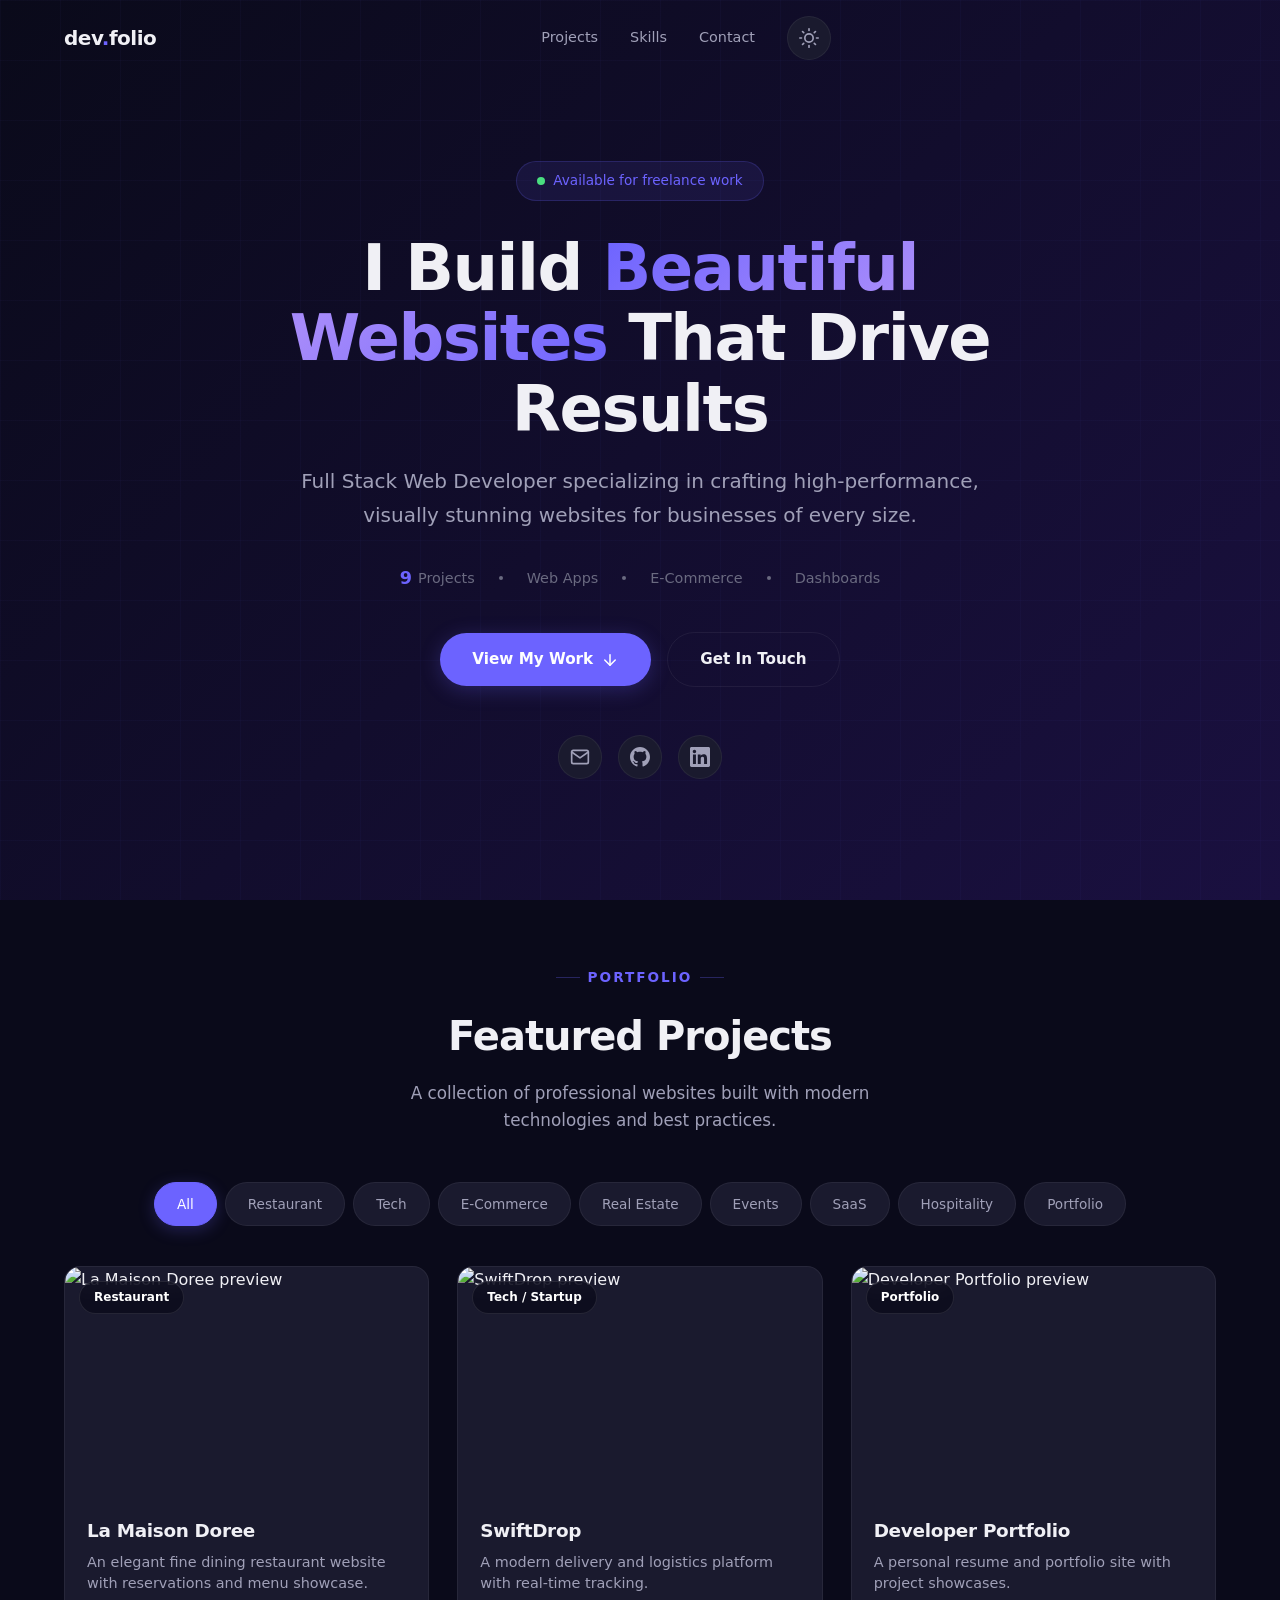
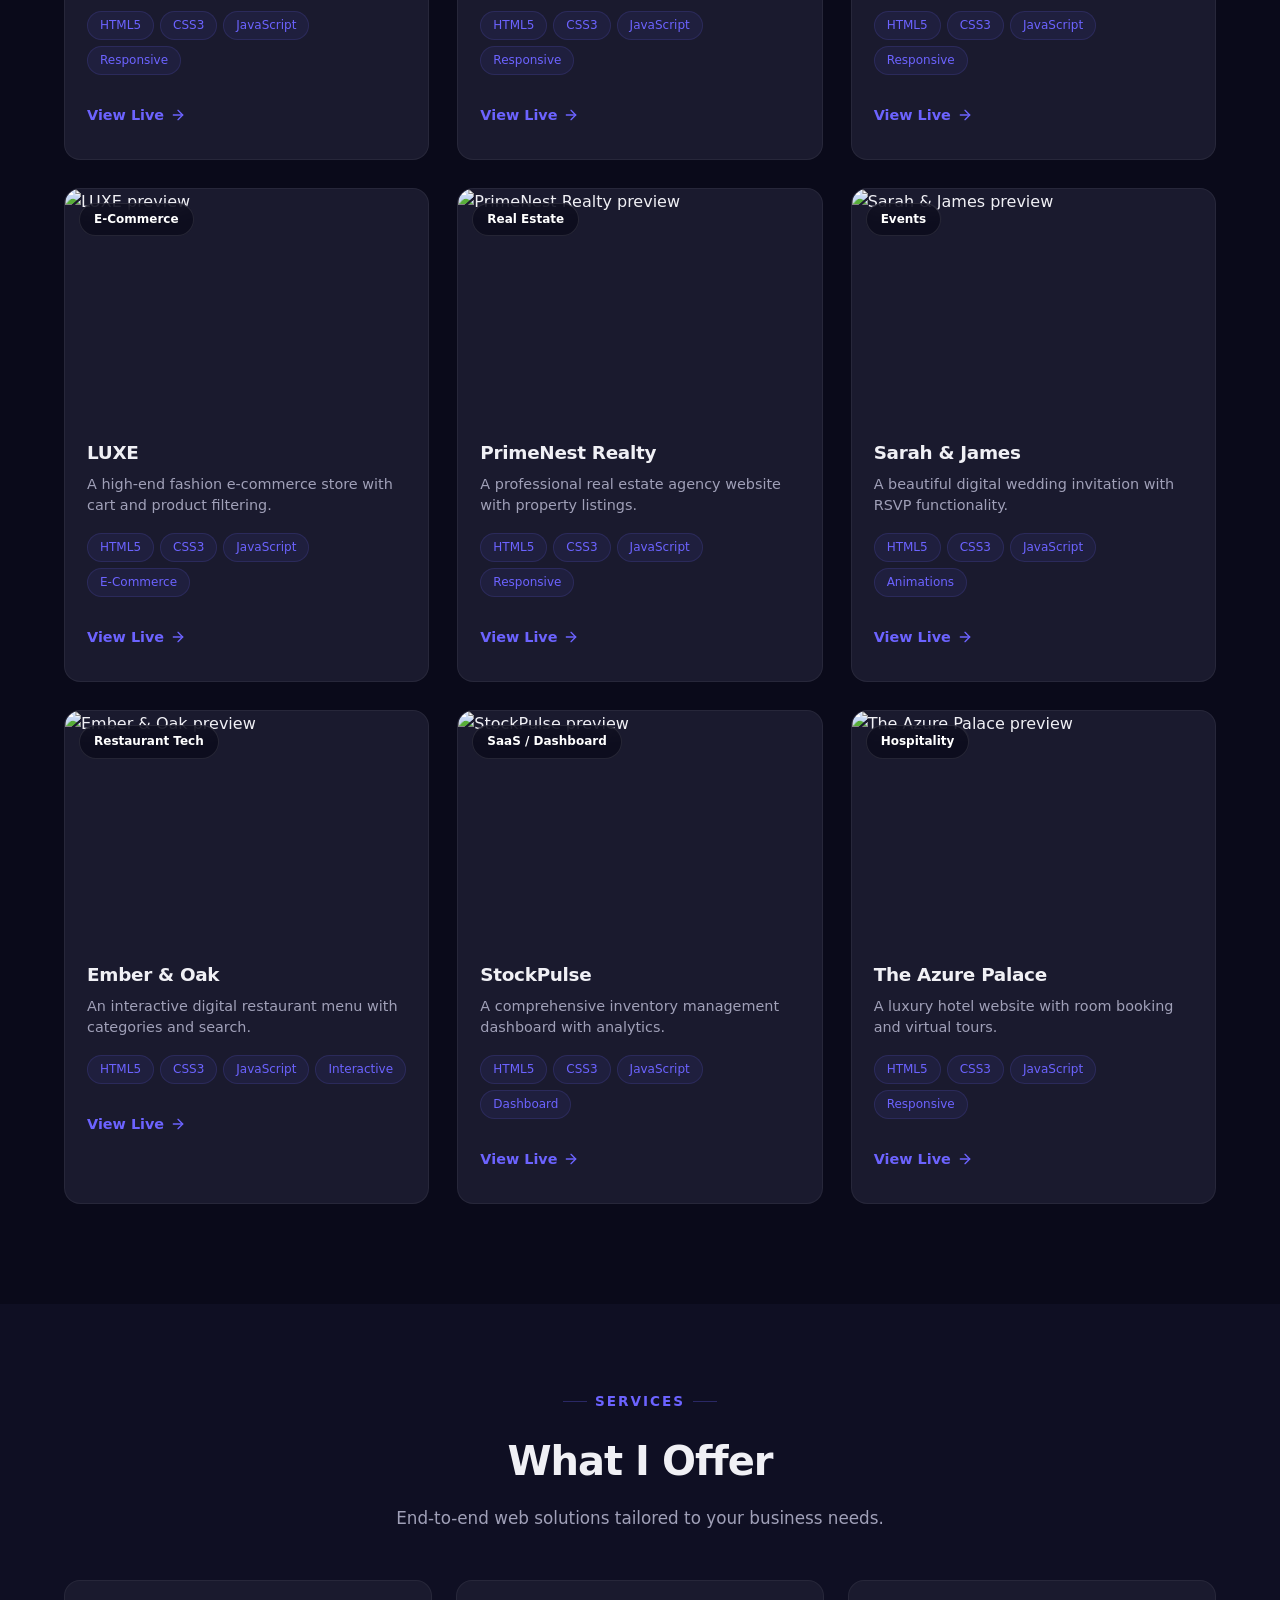
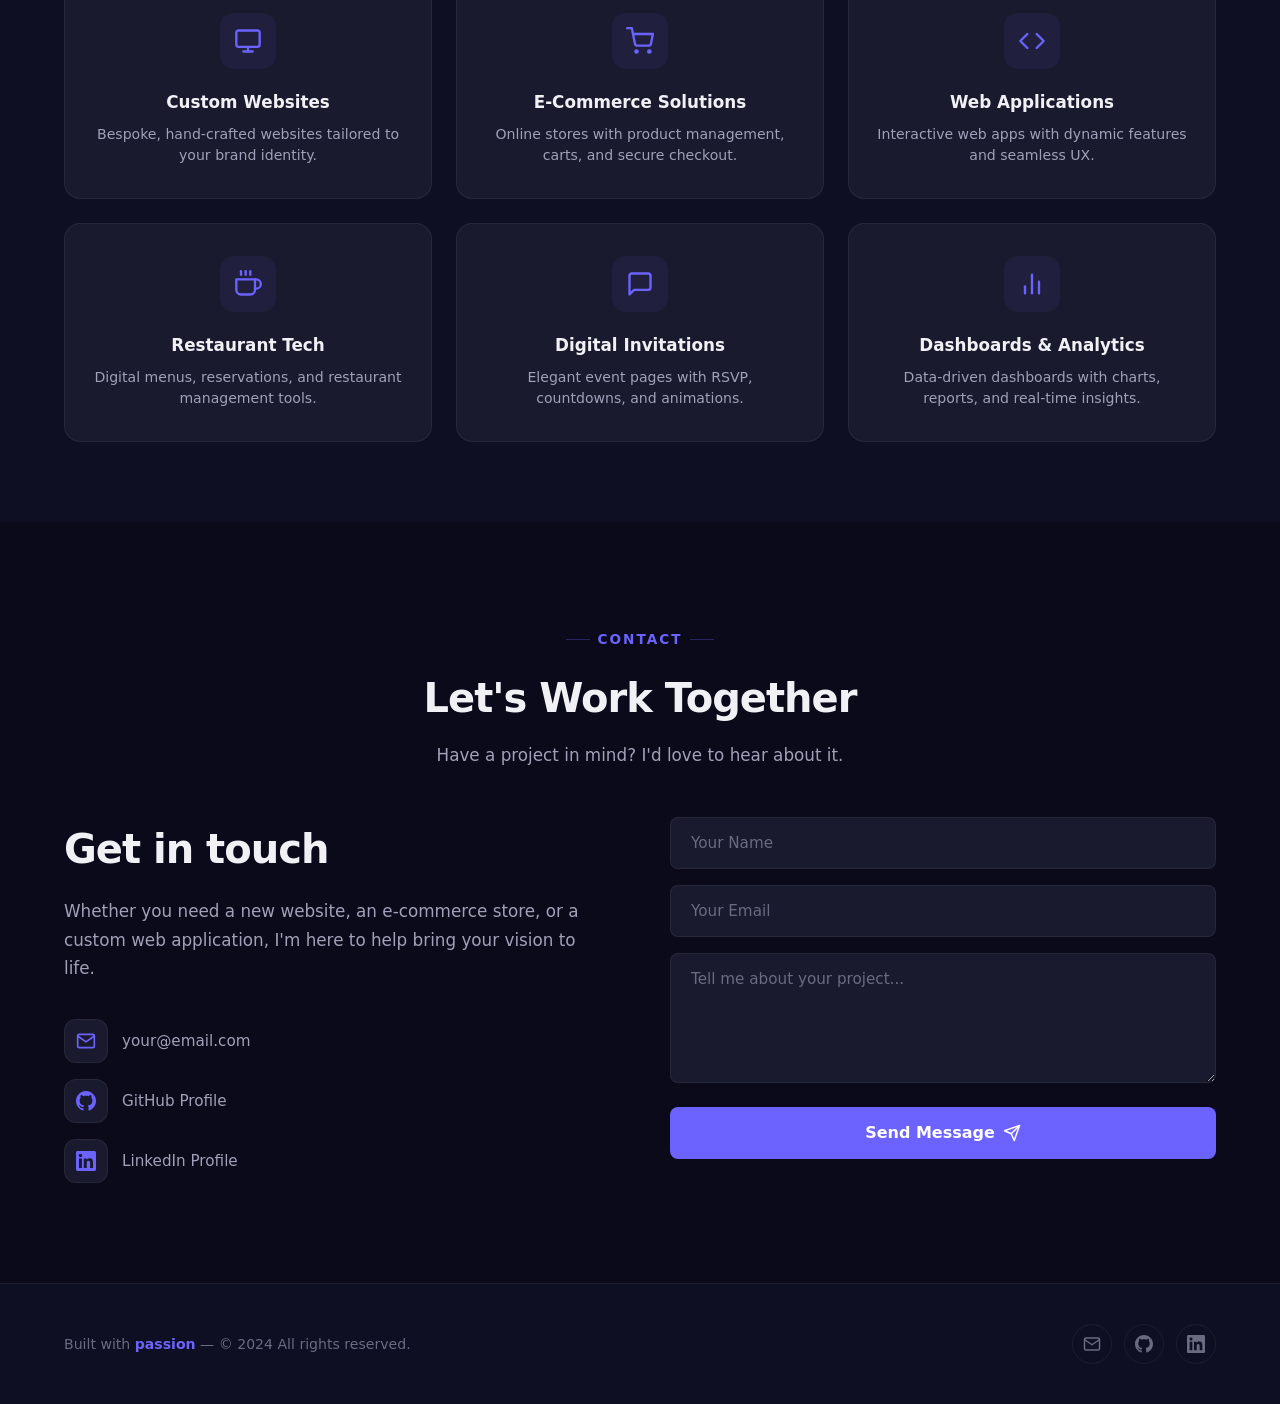
==== index.html @ 3182b140 "Initial commit: website preview portfolio with 9 project demos" ====
<!DOCTYPE html>
<html lang="en" data-theme="dark">
<head>
<meta charset="UTF-8">
<meta name="viewport" content="width=device-width, initial-scale=1.0">
<title>Full Stack Web Developer | Portfolio</title>
<meta name="description" content="Full Stack Web Developer portfolio showcasing 9 professional web projects including restaurants, e-commerce, dashboards, and more.">
<style>
*, *::before, *::after { margin: 0; padding: 0; box-sizing: border-box; }

:root {
  --bg-primary: #0a0a1a;
  --bg-secondary: #0f0f23;
  --bg-card: #1a1a2e;
  --bg-card-hover: #222240;
  --text-primary: #f0f0f5;
  --text-secondary: #a0a0b8;
  --text-muted: #6a6a80;
  --accent: #6C63FF;
  --accent-hover: #5a52e0;
  --accent-glow: rgba(108, 99, 255, 0.25);
  --border: rgba(255, 255, 255, 0.06);
  --border-hover: rgba(255, 255, 255, 0.12);
  --shadow: 0 4px 24px rgba(0, 0, 0, 0.3);
  --shadow-hover: 0 12px 40px rgba(0, 0, 0, 0.5);
  --radius: 16px;
  --radius-sm: 8px;
  --radius-pill: 100px;
  --transition: 0.3s cubic-bezier(0.4, 0, 0.2, 1);
  --font: 'Segoe UI', system-ui, -apple-system, sans-serif;
  --font-mono: 'SF Mono', 'Cascadia Code', 'Consolas', monospace;
}

[data-theme="light"] {
  --bg-primary: #f5f5fa;
  --bg-secondary: #eeeef4;
  --bg-card: #ffffff;
  --bg-card-hover: #f8f8fc;
  --text-primary: #1a1a2e;
  --text-secondary: #555570;
  --text-muted: #8888a0;
  --border: rgba(0, 0, 0, 0.08);
  --border-hover: rgba(0, 0, 0, 0.15);
  --shadow: 0 4px 24px rgba(0, 0, 0, 0.08);
  --shadow-hover: 0 12px 40px rgba(0, 0, 0, 0.15);
}

html { scroll-behavior: smooth; }

body {
  font-family: var(--font);
  background: var(--bg-primary);
  color: var(--text-primary);
  line-height: 1.6;
  overflow-x: hidden;
  -webkit-font-smoothing: antialiased;
}

a { text-decoration: none; color: inherit; }
img { max-width: 100%; display: block; }
button { font-family: inherit; cursor: pointer; border: none; background: none; }
ul { list-style: none; }

.container {
  width: 100%;
  max-width: 1200px;
  margin: 0 auto;
  padding: 0 24px;
}

/* ===== NAVBAR ===== */
.navbar {
  position: fixed;
  top: 0;
  left: 0;
  right: 0;
  z-index: 1000;
  padding: 16px 0;
  transition: background var(--transition), box-shadow var(--transition), padding var(--transition);
}

.navbar.scrolled {
  background: var(--bg-secondary);
  box-shadow: 0 1px 20px rgba(0,0,0,0.2);
  padding: 10px 0;
  backdrop-filter: blur(12px);
  -webkit-backdrop-filter: blur(12px);
}

[data-theme="light"] .navbar.scrolled {
  background: rgba(245, 245, 250, 0.9);
  box-shadow: 0 1px 20px rgba(0,0,0,0.06);
}

.navbar .container {
  display: flex;
  align-items: center;
  justify-content: space-between;
}

.nav-logo {
  font-size: 1.25rem;
  font-weight: 700;
  color: var(--text-primary);
  letter-spacing: -0.5px;
}

.nav-logo span { color: var(--accent); }

.nav-links {
  display: flex;
  align-items: center;
  gap: 32px;
}

.nav-links a {
  font-size: 0.9rem;
  color: var(--text-secondary);
  transition: color var(--transition);
  font-weight: 500;
}

.nav-links a:hover { color: var(--accent); }

.theme-toggle {
  width: 44px;
  height: 44px;
  display: flex;
  align-items: center;
  justify-content: center;
  border-radius: 50%;
  background: var(--bg-card);
  border: 1px solid var(--border);
  transition: all var(--transition);
  color: var(--text-secondary);
  flex-shrink: 0;
}

.theme-toggle:hover {
  background: var(--bg-card-hover);
  color: var(--accent);
  border-color: var(--border-hover);
}

.theme-toggle svg { width: 20px; height: 20px; }

.mobile-toggle {
  display: none;
  width: 44px;
  height: 44px;
  align-items: center;
  justify-content: center;
  flex-direction: column;
  gap: 5px;
}

.mobile-toggle span {
  display: block;
  width: 22px;
  height: 2px;
  background: var(--text-primary);
  transition: all var(--transition);
  border-radius: 2px;
}

.mobile-toggle.active span:nth-child(1) { transform: rotate(45deg) translate(5px, 5px); }
.mobile-toggle.active span:nth-child(2) { opacity: 0; }
.mobile-toggle.active span:nth-child(3) { transform: rotate(-45deg) translate(5px, -5px); }

/* ===== HERO ===== */
.hero {
  position: relative;
  min-height: 100vh;
  display: flex;
  align-items: center;
  justify-content: center;
  text-align: center;
  overflow: hidden;
  padding: 120px 24px 80px;
}

.hero-bg {
  position: absolute;
  inset: 0;
  background: linear-gradient(135deg, #0a0a1a 0%, #1a1040 25%, #0d1530 50%, #0a0a1a 75%, #151035 100%);
  background-size: 400% 400%;
  animation: gradientShift 15s ease infinite;
}

[data-theme="light"] .hero-bg {
  background: linear-gradient(135deg, #f5f5fa 0%, #e8e0ff 25%, #dfe8ff 50%, #f5f5fa 75%, #ebe0ff 100%);
  background-size: 400% 400%;
}

@keyframes gradientShift {
  0% { background-position: 0% 50%; }
  50% { background-position: 100% 50%; }
  100% { background-position: 0% 50%; }
}

.hero-grid {
  position: absolute;
  inset: 0;
  background-image:
    linear-gradient(rgba(108, 99, 255, 0.03) 1px, transparent 1px),
    linear-gradient(90deg, rgba(108, 99, 255, 0.03) 1px, transparent 1px);
  background-size: 60px 60px;
}

[data-theme="light"] .hero-grid {
  background-image:
    linear-gradient(rgba(108, 99, 255, 0.06) 1px, transparent 1px),
    linear-gradient(90deg, rgba(108, 99, 255, 0.06) 1px, transparent 1px);
}

.hero-content {
  position: relative;
  z-index: 2;
  max-width: 720px;
}

.hero-badge {
  display: inline-flex;
  align-items: center;
  gap: 8px;
  padding: 8px 20px;
  background: rgba(108, 99, 255, 0.1);
  border: 1px solid rgba(108, 99, 255, 0.2);
  border-radius: var(--radius-pill);
  font-size: 0.85rem;
  color: var(--accent);
  font-weight: 500;
  margin-bottom: 32px;
}

.hero-badge .dot {
  width: 8px;
  height: 8px;
  background: #4ade80;
  border-radius: 50%;
  animation: pulse 2s ease-in-out infinite;
}

@keyframes pulse {
  0%, 100% { opacity: 1; }
  50% { opacity: 0.4; }
}

.hero h1 {
  font-size: clamp(2.5rem, 6vw, 4rem);
  font-weight: 800;
  line-height: 1.1;
  margin-bottom: 20px;
  letter-spacing: -1.5px;
}

.hero h1 .gradient-text {
  background: linear-gradient(135deg, var(--accent), #a78bfa, #6C63FF);
  -webkit-background-clip: text;
  background-clip: text;
  -webkit-text-fill-color: transparent;
}

.hero-subtitle {
  font-size: clamp(1.05rem, 2.5vw, 1.25rem);
  color: var(--text-secondary);
  margin-bottom: 32px;
  line-height: 1.7;
}

.hero-stats {
  display: flex;
  align-items: center;
  justify-content: center;
  gap: 24px;
  margin-bottom: 40px;
  flex-wrap: wrap;
}

.hero-stat {
  font-size: 0.9rem;
  color: var(--text-muted);
  display: flex;
  align-items: center;
  gap: 6px;
}

.hero-stat .num {
  color: var(--accent);
  font-weight: 700;
  font-size: 1.1rem;
}

.stat-dot {
  width: 4px;
  height: 4px;
  background: var(--text-muted);
  border-radius: 50%;
}

.hero-actions {
  display: flex;
  align-items: center;
  justify-content: center;
  gap: 16px;
  margin-bottom: 48px;
  flex-wrap: wrap;
}

.btn {
  display: inline-flex;
  align-items: center;
  gap: 8px;
  padding: 14px 32px;
  border-radius: var(--radius-pill);
  font-size: 0.95rem;
  font-weight: 600;
  transition: all var(--transition);
  min-height: 48px;
}

.btn-primary {
  background: var(--accent);
  color: #fff;
  box-shadow: 0 4px 20px var(--accent-glow);
}

.btn-primary:hover {
  background: var(--accent-hover);
  transform: translateY(-2px);
  box-shadow: 0 8px 30px var(--accent-glow);
}

.btn-outline {
  background: transparent;
  color: var(--text-primary);
  border: 1px solid var(--border);
}

.btn-outline:hover {
  border-color: var(--accent);
  color: var(--accent);
  background: rgba(108, 99, 255, 0.05);
}

.btn svg { width: 18px; height: 18px; }

.hero-social {
  display: flex;
  align-items: center;
  justify-content: center;
  gap: 16px;
}

.social-link {
  width: 44px;
  height: 44px;
  display: flex;
  align-items: center;
  justify-content: center;
  border-radius: 50%;
  background: var(--bg-card);
  border: 1px solid var(--border);
  color: var(--text-secondary);
  transition: all var(--transition);
}

.social-link:hover {
  background: var(--accent);
  color: #fff;
  border-color: var(--accent);
  transform: translateY(-3px);
  box-shadow: 0 6px 20px var(--accent-glow);
}

.social-link svg { width: 20px; height: 20px; }

/* ===== FILTER BAR ===== */
.filter-section {
  padding: 60px 0 20px;
  position: relative;
  z-index: 10;
}

.section-header {
  text-align: center;
  margin-bottom: 48px;
}

.section-label {
  display: inline-flex;
  align-items: center;
  gap: 8px;
  font-size: 0.85rem;
  color: var(--accent);
  font-weight: 600;
  text-transform: uppercase;
  letter-spacing: 2px;
  margin-bottom: 16px;
}

.section-label::before,
.section-label::after {
  content: '';
  width: 24px;
  height: 1px;
  background: var(--accent);
  opacity: 0.3;
}

.section-header h2 {
  font-size: clamp(1.8rem, 4vw, 2.5rem);
  font-weight: 800;
  letter-spacing: -1px;
  margin-bottom: 12px;
}

.section-header p {
  color: var(--text-secondary);
  font-size: 1.05rem;
  max-width: 540px;
  margin: 0 auto;
}

.filter-bar {
  display: flex;
  align-items: center;
  justify-content: center;
  gap: 8px;
  flex-wrap: wrap;
  margin-bottom: 40px;
  padding: 0 16px;
}

.filter-pill {
  padding: 10px 22px;
  border-radius: var(--radius-pill);
  font-size: 0.85rem;
  font-weight: 500;
  color: var(--text-secondary);
  background: var(--bg-card);
  border: 1px solid var(--border);
  transition: all var(--transition);
  cursor: pointer;
  white-space: nowrap;
  min-height: 44px;
  display: flex;
  align-items: center;
}

.filter-pill:hover {
  color: var(--text-primary);
  border-color: var(--border-hover);
  background: var(--bg-card-hover);
}

.filter-pill.active {
  background: var(--accent);
  color: #fff;
  border-color: var(--accent);
  box-shadow: 0 4px 16px var(--accent-glow);
}

/* ===== PROJECTS GRID ===== */
.projects-grid {
  display: grid;
  grid-template-columns: repeat(3, 1fr);
  gap: 28px;
  padding-bottom: 80px;
}

.project-card {
  background: var(--bg-card);
  border-radius: var(--radius);
  border: 1px solid var(--border);
  overflow: hidden;
  transition: all 0.4s cubic-bezier(0.4, 0, 0.2, 1);
  opacity: 0;
  transform: translateY(30px);
}

.project-card.visible {
  opacity: 1;
  transform: translateY(0);
}

.project-card.hiding {
  opacity: 0;
  transform: scale(0.95);
  pointer-events: none;
}

.project-card:hover {
  transform: translateY(-6px);
  box-shadow: var(--shadow-hover);
  border-color: var(--border-hover);
}

.project-card.visible:hover {
  transform: translateY(-6px);
}

.card-image-wrap {
  position: relative;
  aspect-ratio: 16 / 10;
  overflow: hidden;
}

.card-image-wrap img {
  width: 100%;
  height: 100%;
  object-fit: cover;
  transition: transform 0.5s cubic-bezier(0.4, 0, 0.2, 1);
}

.project-card:hover .card-image-wrap img {
  transform: scale(1.05);
}

.card-overlay {
  position: absolute;
  inset: 0;
  background: rgba(10, 10, 26, 0.7);
  display: flex;
  align-items: center;
  justify-content: center;
  opacity: 0;
  transition: opacity var(--transition);
}

.project-card:hover .card-overlay {
  opacity: 1;
}

.card-overlay .btn {
  transform: translateY(10px);
  transition: all var(--transition);
}

.project-card:hover .card-overlay .btn {
  transform: translateY(0);
}

.card-badge {
  position: absolute;
  top: 14px;
  left: 14px;
  padding: 6px 14px;
  background: rgba(10, 10, 26, 0.75);
  backdrop-filter: blur(8px);
  -webkit-backdrop-filter: blur(8px);
  border-radius: var(--radius-pill);
  font-size: 0.75rem;
  font-weight: 600;
  color: #fff;
  z-index: 2;
  border: 1px solid rgba(255,255,255,0.1);
}

.card-body {
  padding: 22px;
}

.card-body h3 {
  font-size: 1.15rem;
  font-weight: 700;
  margin-bottom: 6px;
  letter-spacing: -0.3px;
}

.card-desc {
  color: var(--text-secondary);
  font-size: 0.9rem;
  margin-bottom: 16px;
  line-height: 1.5;
}

.card-tags {
  display: flex;
  flex-wrap: wrap;
  gap: 6px;
  margin-bottom: 18px;
}

.card-tag {
  padding: 4px 12px;
  background: rgba(108, 99, 255, 0.08);
  border: 1px solid rgba(108, 99, 255, 0.15);
  border-radius: var(--radius-pill);
  font-size: 0.75rem;
  font-weight: 500;
  color: var(--accent);
}

[data-theme="light"] .card-tag {
  background: rgba(108, 99, 255, 0.06);
}

.card-footer {
  display: flex;
  align-items: center;
  justify-content: space-between;
}

.card-link {
  display: inline-flex;
  align-items: center;
  gap: 6px;
  font-size: 0.9rem;
  font-weight: 600;
  color: var(--accent);
  transition: all var(--transition);
  padding: 8px 0;
  min-height: 44px;
}

.card-link:hover { gap: 10px; }

.card-link svg {
  width: 16px;
  height: 16px;
  transition: transform var(--transition);
}

.card-link:hover svg { transform: translateX(3px); }

/* ===== SKILLS SECTION ===== */
.skills-section {
  padding: 80px 0;
  background: var(--bg-secondary);
}

.skills-grid {
  display: grid;
  grid-template-columns: repeat(3, 1fr);
  gap: 24px;
}

.skill-card {
  background: var(--bg-card);
  border: 1px solid var(--border);
  border-radius: var(--radius);
  padding: 32px 28px;
  text-align: center;
  transition: all var(--transition);
}

.skill-card:hover {
  transform: translateY(-4px);
  box-shadow: var(--shadow);
  border-color: var(--border-hover);
}

.skill-icon {
  width: 56px;
  height: 56px;
  margin: 0 auto 20px;
  background: rgba(108, 99, 255, 0.08);
  border-radius: 14px;
  display: flex;
  align-items: center;
  justify-content: center;
  color: var(--accent);
}

.skill-icon svg { width: 28px; height: 28px; }

.skill-card h3 {
  font-size: 1.05rem;
  font-weight: 700;
  margin-bottom: 8px;
}

.skill-card p {
  color: var(--text-secondary);
  font-size: 0.88rem;
  line-height: 1.5;
}

/* ===== CONTACT SECTION ===== */
.contact-section {
  padding: 100px 0;
  position: relative;
}

.contact-inner {
  display: grid;
  grid-template-columns: 1fr 1fr;
  gap: 60px;
  align-items: start;
}

.contact-info h2 {
  font-size: clamp(1.8rem, 4vw, 2.5rem);
  font-weight: 800;
  letter-spacing: -1px;
  margin-bottom: 16px;
}

.contact-info p {
  color: var(--text-secondary);
  font-size: 1.05rem;
  margin-bottom: 36px;
  line-height: 1.7;
}

.contact-links {
  display: flex;
  flex-direction: column;
  gap: 16px;
}

.contact-link-item {
  display: flex;
  align-items: center;
  gap: 14px;
  color: var(--text-secondary);
  transition: color var(--transition);
  font-size: 0.95rem;
  min-height: 44px;
}

.contact-link-item:hover { color: var(--accent); }

.contact-link-icon {
  width: 44px;
  height: 44px;
  display: flex;
  align-items: center;
  justify-content: center;
  border-radius: 12px;
  background: var(--bg-card);
  border: 1px solid var(--border);
  flex-shrink: 0;
  color: var(--accent);
}

.contact-link-icon svg { width: 20px; height: 20px; }

.contact-form {
  display: flex;
  flex-direction: column;
  gap: 16px;
}

.form-group { position: relative; }

.form-group input,
.form-group textarea {
  width: 100%;
  padding: 16px 20px;
  background: var(--bg-card);
  border: 1px solid var(--border);
  border-radius: var(--radius-sm);
  color: var(--text-primary);
  font-family: var(--font);
  font-size: 0.95rem;
  transition: all var(--transition);
  outline: none;
  min-height: 48px;
}

.form-group textarea {
  resize: vertical;
  min-height: 130px;
}

.form-group input::placeholder,
.form-group textarea::placeholder {
  color: var(--text-muted);
}

.form-group input:focus,
.form-group textarea:focus {
  border-color: var(--accent);
  box-shadow: 0 0 0 3px var(--accent-glow);
}

.form-submit {
  width: 100%;
  padding: 16px;
  background: var(--accent);
  color: #fff;
  border-radius: var(--radius-sm);
  font-size: 1rem;
  font-weight: 600;
  transition: all var(--transition);
  min-height: 52px;
  display: flex;
  align-items: center;
  justify-content: center;
  gap: 8px;
}

.form-submit:hover {
  background: var(--accent-hover);
  transform: translateY(-2px);
  box-shadow: 0 6px 24px var(--accent-glow);
}

.form-submit svg { width: 18px; height: 18px; }

/* ===== FOOTER ===== */
.footer {
  padding: 40px 0;
  border-top: 1px solid var(--border);
  background: var(--bg-secondary);
}

.footer .container {
  display: flex;
  align-items: center;
  justify-content: space-between;
  flex-wrap: wrap;
  gap: 16px;
}

.footer-left {
  color: var(--text-muted);
  font-size: 0.88rem;
}

.footer-left span { color: var(--accent); font-weight: 600; }

.footer-right {
  display: flex;
  align-items: center;
  gap: 12px;
}

.footer-social {
  width: 40px;
  height: 40px;
  display: flex;
  align-items: center;
  justify-content: center;
  border-radius: 50%;
  color: var(--text-muted);
  transition: all var(--transition);
  border: 1px solid var(--border);
}

.footer-social:hover {
  color: var(--accent);
  border-color: var(--accent);
  background: rgba(108, 99, 255, 0.05);
}

.footer-social svg { width: 18px; height: 18px; }

/* ===== SCROLL TO TOP ===== */
.scroll-top {
  position: fixed;
  bottom: 30px;
  right: 30px;
  width: 48px;
  height: 48px;
  background: var(--accent);
  color: #fff;
  border-radius: 50%;
  display: flex;
  align-items: center;
  justify-content: center;
  box-shadow: 0 4px 16px var(--accent-glow);
  transition: all var(--transition);
  opacity: 0;
  pointer-events: none;
  z-index: 999;
}

.scroll-top.visible {
  opacity: 1;
  pointer-events: auto;
}

.scroll-top:hover {
  transform: translateY(-3px);
  box-shadow: 0 8px 28px var(--accent-glow);
}

.scroll-top svg { width: 20px; height: 20px; }

/* ===== MOBILE NAV ===== */
.mobile-nav {
  display: none;
  position: fixed;
  top: 0;
  left: 0;
  right: 0;
  bottom: 0;
  background: var(--bg-primary);
  z-index: 998;
  padding: 100px 32px 32px;
  flex-direction: column;
  gap: 8px;
  opacity: 0;
  transform: translateY(-10px);
  transition: all var(--transition);
}

.mobile-nav.open {
  display: flex;
  opacity: 1;
  transform: translateY(0);
}

.mobile-nav a {
  padding: 16px;
  font-size: 1.1rem;
  font-weight: 600;
  color: var(--text-secondary);
  border-radius: var(--radius-sm);
  transition: all var(--transition);
  min-height: 52px;
  display: flex;
  align-items: center;
}

.mobile-nav a:hover {
  color: var(--accent);
  background: var(--bg-card);
}

/* ===== RESPONSIVE ===== */
@media (max-width: 1024px) {
  .projects-grid { grid-template-columns: repeat(2, 1fr); gap: 20px; }
  .skills-grid { grid-template-columns: repeat(2, 1fr); }
  .contact-inner { grid-template-columns: 1fr; gap: 40px; }
}

@media (max-width: 768px) {
  .nav-links { display: none; }
  .mobile-toggle { display: flex; }

  .projects-grid { grid-template-columns: 1fr; max-width: 480px; margin: 0 auto; }
  .skills-grid { grid-template-columns: 1fr; max-width: 400px; margin: 0 auto; }

  .hero { padding: 100px 20px 60px; min-height: auto; min-height: 100svh; }
  .hero h1 { font-size: 2.2rem; }

  .hero-stats { gap: 16px; }
  .hero-stats .stat-dot { display: none; }
  .hero-stat { font-size: 0.82rem; }

  .filter-bar { gap: 6px; justify-content: flex-start; overflow-x: auto; flex-wrap: nowrap; padding-bottom: 8px; -webkit-overflow-scrolling: touch; }
  .filter-pill { flex-shrink: 0; }

  .section-header { margin-bottom: 32px; }
  .skills-section { padding: 60px 0; }
  .contact-section { padding: 60px 0; }

  .footer .container { justify-content: center; text-align: center; }
}

@media (max-width: 480px) {
  .hero h1 { font-size: 1.85rem; }
  .hero-subtitle { font-size: 0.95rem; }
  .hero-actions { flex-direction: column; width: 100%; }
  .hero-actions .btn { width: 100%; justify-content: center; }
  .container { padding: 0 16px; }
}
</style>
</head>
<body>

<!-- NAVBAR -->
<nav class="navbar" id="navbar">
  <div class="container">
    <a href="#" class="nav-logo">dev<span>.</span>folio</a>
    <div class="nav-links">
      <a href="#projects">Projects</a>
      <a href="#skills">Skills</a>
      <a href="#contact">Contact</a>
      <button class="theme-toggle" id="themeToggle" aria-label="Toggle theme">
        <svg class="icon-sun" viewBox="0 0 24 24" fill="none" stroke="currentColor" stroke-width="2" stroke-linecap="round" stroke-linejoin="round"><circle cx="12" cy="12" r="5"/><line x1="12" y1="1" x2="12" y2="3"/><line x1="12" y1="21" x2="12" y2="23"/><line x1="4.22" y1="4.22" x2="5.64" y2="5.64"/><line x1="18.36" y1="18.36" x2="19.78" y2="19.78"/><line x1="1" y1="12" x2="3" y2="12"/><line x1="21" y1="12" x2="23" y2="12"/><line x1="4.22" y1="19.78" x2="5.64" y2="18.36"/><line x1="18.36" y1="5.64" x2="19.78" y2="4.22"/></svg>
        <svg class="icon-moon" viewBox="0 0 24 24" fill="none" stroke="currentColor" stroke-width="2" stroke-linecap="round" stroke-linejoin="round" style="display:none"><path d="M21 12.79A9 9 0 1 1 11.21 3 7 7 0 0 0 21 12.79z"/></svg>
      </button>
    </div>
    <div class="mobile-actions" style="display:flex;align-items:center;gap:8px;">
      <button class="theme-toggle" id="themeToggleMobile" aria-label="Toggle theme" style="display:none;">
        <svg class="icon-sun" viewBox="0 0 24 24" fill="none" stroke="currentColor" stroke-width="2" stroke-linecap="round" stroke-linejoin="round"><circle cx="12" cy="12" r="5"/><line x1="12" y1="1" x2="12" y2="3"/><line x1="12" y1="21" x2="12" y2="23"/><line x1="4.22" y1="4.22" x2="5.64" y2="5.64"/><line x1="18.36" y1="18.36" x2="19.78" y2="19.78"/><line x1="1" y1="12" x2="3" y2="12"/><line x1="21" y1="12" x2="23" y2="12"/><line x1="4.22" y1="19.78" x2="5.64" y2="18.36"/><line x1="18.36" y1="5.64" x2="19.78" y2="4.22"/></svg>
        <svg class="icon-moon" viewBox="0 0 24 24" fill="none" stroke="currentColor" stroke-width="2" stroke-linecap="round" stroke-linejoin="round" style="display:none"><path d="M21 12.79A9 9 0 1 1 11.21 3 7 7 0 0 0 21 12.79z"/></svg>
      </button>
      <button class="mobile-toggle" id="mobileToggle" aria-label="Toggle menu">
        <span></span><span></span><span></span>
      </button>
    </div>
  </div>
</nav>

<!-- MOBILE NAV -->
<div class="mobile-nav" id="mobileNav">
  <a href="#projects" onclick="closeMobileNav()">Projects</a>
  <a href="#skills" onclick="closeMobileNav()">Skills</a>
  <a href="#contact" onclick="closeMobileNav()">Contact</a>
</div>

<!-- HERO -->
<section class="hero" id="hero">
  <div class="hero-bg"></div>
  <div class="hero-grid"></div>
  <div class="hero-content">
    <div class="hero-badge">
      <span class="dot"></span>
      Available for freelance work
    </div>
    <h1>
      I Build <span class="gradient-text">Beautiful Websites</span> That Drive Results
    </h1>
    <p class="hero-subtitle">
      Full Stack Web Developer specializing in crafting high-performance, visually stunning websites for businesses of every size.
    </p>
    <div class="hero-stats">
      <div class="hero-stat"><span class="num">9</span> Projects</div>
      <div class="stat-dot"></div>
      <div class="hero-stat">Web Apps</div>
      <div class="stat-dot"></div>
      <div class="hero-stat">E-Commerce</div>
      <div class="stat-dot"></div>
      <div class="hero-stat">Dashboards</div>
    </div>
    <div class="hero-actions">
      <a href="#projects" class="btn btn-primary">
        View My Work
        <svg viewBox="0 0 24 24" fill="none" stroke="currentColor" stroke-width="2" stroke-linecap="round" stroke-linejoin="round"><line x1="12" y1="5" x2="12" y2="19"/><polyline points="19 12 12 19 5 12"/></svg>
      </a>
      <a href="#contact" class="btn btn-outline">
        Get In Touch
      </a>
    </div>
    <div class="hero-social">
      <a href="mailto:your@email.com" class="social-link" aria-label="Email">
        <svg viewBox="0 0 24 24" fill="none" stroke="currentColor" stroke-width="2" stroke-linecap="round" stroke-linejoin="round"><path d="M4 4h16c1.1 0 2 .9 2 2v12c0 1.1-.9 2-2 2H4c-1.1 0-2-.9-2-2V6c0-1.1.9-2 2-2z"/><polyline points="22,6 12,13 2,6"/></svg>
      </a>
      <a href="https://github.com" target="_blank" rel="noopener noreferrer" class="social-link" aria-label="GitHub">
        <svg viewBox="0 0 24 24" fill="currentColor"><path d="M12 0c-6.626 0-12 5.373-12 12 0 5.302 3.438 9.8 8.207 11.387.599.111.793-.261.793-.577v-2.234c-3.338.726-4.033-1.416-4.033-1.416-.546-1.387-1.333-1.756-1.333-1.756-1.089-.745.083-.729.083-.729 1.205.084 1.839 1.237 1.839 1.237 1.07 1.834 2.807 1.304 3.492.997.107-.775.418-1.305.762-1.604-2.665-.305-5.467-1.334-5.467-5.931 0-1.311.469-2.381 1.236-3.221-.124-.303-.535-1.524.117-3.176 0 0 1.008-.322 3.301 1.23.957-.266 1.983-.399 3.003-.404 1.02.005 2.047.138 3.006.404 2.291-1.552 3.297-1.23 3.297-1.23.653 1.653.242 2.874.118 3.176.77.84 1.235 1.911 1.235 3.221 0 4.609-2.807 5.624-5.479 5.921.43.372.823 1.102.823 2.222v3.293c0 .319.192.694.801.576 4.765-1.589 8.199-6.086 8.199-11.386 0-6.627-5.373-12-12-12z"/></svg>
      </a>
      <a href="https://linkedin.com" target="_blank" rel="noopener noreferrer" class="social-link" aria-label="LinkedIn">
        <svg viewBox="0 0 24 24" fill="currentColor"><path d="M20.447 20.452h-3.554v-5.569c0-1.328-.027-3.037-1.852-3.037-1.853 0-2.136 1.445-2.136 2.939v5.667H9.351V9h3.414v1.561h.046c.477-.9 1.637-1.85 3.37-1.85 3.601 0 4.267 2.37 4.267 5.455v6.286zM5.337 7.433c-1.144 0-2.063-.926-2.063-2.065 0-1.138.92-2.063 2.063-2.063 1.14 0 2.064.925 2.064 2.063 0 1.139-.925 2.065-2.064 2.065zm1.782 13.019H3.555V9h3.564v11.452zM22.225 0H1.771C.792 0 0 .774 0 1.729v20.542C0 23.227.792 24 1.771 24h20.451C23.2 24 24 23.227 24 22.271V1.729C24 .774 23.2 0 22.222 0h.003z"/></svg>
      </a>
    </div>
  </div>
</section>

<!-- PROJECTS -->
<section class="filter-section" id="projects">
  <div class="container">
    <div class="section-header">
      <div class="section-label">Portfolio</div>
      <h2>Featured Projects</h2>
      <p>A collection of professional websites built with modern technologies and best practices.</p>
    </div>
    <div class="filter-bar" id="filterBar">
      <button class="filter-pill active" data-filter="all">All</button>
      <button class="filter-pill" data-filter="restaurant">Restaurant</button>
      <button class="filter-pill" data-filter="tech">Tech</button>
      <button class="filter-pill" data-filter="ecommerce">E-Commerce</button>
      <button class="filter-pill" data-filter="realestate">Real Estate</button>
      <button class="filter-pill" data-filter="events">Events</button>
      <button class="filter-pill" data-filter="saas">SaaS</button>
      <button class="filter-pill" data-filter="hospitality">Hospitality</button>
      <button class="filter-pill" data-filter="portfolio">Portfolio</button>
    </div>
    <div class="projects-grid" id="projectsGrid">
      <!-- Cards injected by JS -->
    </div>
  </div>
</section>

<!-- SKILLS -->
<section class="skills-section" id="skills">
  <div class="container">
    <div class="section-header">
      <div class="section-label">Services</div>
      <h2>What I Offer</h2>
      <p>End-to-end web solutions tailored to your business needs.</p>
    </div>
    <div class="skills-grid" id="skillsGrid"></div>
  </div>
</section>

<!-- CONTACT -->
<section class="contact-section" id="contact">
  <div class="container">
    <div class="section-header">
      <div class="section-label">Contact</div>
      <h2>Let's Work Together</h2>
      <p>Have a project in mind? I'd love to hear about it.</p>
    </div>
    <div class="contact-inner">
      <div class="contact-info">
        <h2>Get in touch</h2>
        <p>Whether you need a new website, an e-commerce store, or a custom web application, I'm here to help bring your vision to life.</p>
        <div class="contact-links">
          <a href="mailto:your@email.com" class="contact-link-item">
            <div class="contact-link-icon">
              <svg viewBox="0 0 24 24" fill="none" stroke="currentColor" stroke-width="2" stroke-linecap="round" stroke-linejoin="round"><path d="M4 4h16c1.1 0 2 .9 2 2v12c0 1.1-.9 2-2 2H4c-1.1 0-2-.9-2-2V6c0-1.1.9-2 2-2z"/><polyline points="22,6 12,13 2,6"/></svg>
            </div>
            your@email.com
          </a>
          <a href="https://github.com" target="_blank" rel="noopener noreferrer" class="contact-link-item">
            <div class="contact-link-icon">
              <svg viewBox="0 0 24 24" fill="currentColor"><path d="M12 0c-6.626 0-12 5.373-12 12 0 5.302 3.438 9.8 8.207 11.387.599.111.793-.261.793-.577v-2.234c-3.338.726-4.033-1.416-4.033-1.416-.546-1.387-1.333-1.756-1.333-1.756-1.089-.745.083-.729.083-.729 1.205.084 1.839 1.237 1.839 1.237 1.07 1.834 2.807 1.304 3.492.997.107-.775.418-1.305.762-1.604-2.665-.305-5.467-1.334-5.467-5.931 0-1.311.469-2.381 1.236-3.221-.124-.303-.535-1.524.117-3.176 0 0 1.008-.322 3.301 1.23.957-.266 1.983-.399 3.003-.404 1.02.005 2.047.138 3.006.404 2.291-1.552 3.297-1.23 3.297-1.23.653 1.653.242 2.874.118 3.176.77.84 1.235 1.911 1.235 3.221 0 4.609-2.807 5.624-5.479 5.921.43.372.823 1.102.823 2.222v3.293c0 .319.192.694.801.576 4.765-1.589 8.199-6.086 8.199-11.386 0-6.627-5.373-12-12-12z"/></svg>
            </div>
            GitHub Profile
          </a>
          <a href="https://linkedin.com" target="_blank" rel="noopener noreferrer" class="contact-link-item">
            <div class="contact-link-icon">
              <svg viewBox="0 0 24 24" fill="currentColor"><path d="M20.447 20.452h-3.554v-5.569c0-1.328-.027-3.037-1.852-3.037-1.853 0-2.136 1.445-2.136 2.939v5.667H9.351V9h3.414v1.561h.046c.477-.9 1.637-1.85 3.37-1.85 3.601 0 4.267 2.37 4.267 5.455v6.286zM5.337 7.433c-1.144 0-2.063-.926-2.063-2.065 0-1.138.92-2.063 2.063-2.063 1.14 0 2.064.925 2.064 2.063 0 1.139-.925 2.065-2.064 2.065zm1.782 13.019H3.555V9h3.564v11.452zM22.225 0H1.771C.792 0 0 .774 0 1.729v20.542C0 23.227.792 24 1.771 24h20.451C23.2 24 24 23.227 24 22.271V1.729C24 .774 23.2 0 22.222 0h.003z"/></svg>
            </div>
            LinkedIn Profile
          </a>
        </div>
      </div>
      <form class="contact-form" onsubmit="handleSubmit(event)">
        <div class="form-group">
          <input type="text" placeholder="Your Name" required>
        </div>
        <div class="form-group">
          <input type="email" placeholder="Your Email" required>
        </div>
        <div class="form-group">
          <textarea placeholder="Tell me about your project..." required></textarea>
        </div>
        <button type="submit" class="form-submit">
          Send Message
          <svg viewBox="0 0 24 24" fill="none" stroke="currentColor" stroke-width="2" stroke-linecap="round" stroke-linejoin="round"><line x1="22" y1="2" x2="11" y2="13"/><polygon points="22 2 15 22 11 13 2 9 22 2"/></svg>
        </button>
      </form>
    </div>
  </div>
</section>

<!-- FOOTER -->
<footer class="footer">
  <div class="container">
    <div class="footer-left">
      Built with <span>passion</span> &mdash; &copy; 2024 All rights reserved.
    </div>
    <div class="footer-right">
      <a href="mailto:your@email.com" class="footer-social" aria-label="Email">
        <svg viewBox="0 0 24 24" fill="none" stroke="currentColor" stroke-width="2" stroke-linecap="round" stroke-linejoin="round"><path d="M4 4h16c1.1 0 2 .9 2 2v12c0 1.1-.9 2-2 2H4c-1.1 0-2-.9-2-2V6c0-1.1.9-2 2-2z"/><polyline points="22,6 12,13 2,6"/></svg>
      </a>
      <a href="https://github.com" target="_blank" rel="noopener noreferrer" class="footer-social" aria-label="GitHub">
        <svg viewBox="0 0 24 24" fill="currentColor"><path d="M12 0c-6.626 0-12 5.373-12 12 0 5.302 3.438 9.8 8.207 11.387.599.111.793-.261.793-.577v-2.234c-3.338.726-4.033-1.416-4.033-1.416-.546-1.387-1.333-1.756-1.333-1.756-1.089-.745.083-.729.083-.729 1.205.084 1.839 1.237 1.839 1.237 1.07 1.834 2.807 1.304 3.492.997.107-.775.418-1.305.762-1.604-2.665-.305-5.467-1.334-5.467-5.931 0-1.311.469-2.381 1.236-3.221-.124-.303-.535-1.524.117-3.176 0 0 1.008-.322 3.301 1.23.957-.266 1.983-.399 3.003-.404 1.02.005 2.047.138 3.006.404 2.291-1.552 3.297-1.23 3.297-1.23.653 1.653.242 2.874.118 3.176.77.84 1.235 1.911 1.235 3.221 0 4.609-2.807 5.624-5.479 5.921.43.372.823 1.102.823 2.222v3.293c0 .319.192.694.801.576 4.765-1.589 8.199-6.086 8.199-11.386 0-6.627-5.373-12-12-12z"/></svg>
      </a>
      <a href="https://linkedin.com" target="_blank" rel="noopener noreferrer" class="footer-social" aria-label="LinkedIn">
        <svg viewBox="0 0 24 24" fill="currentColor"><path d="M20.447 20.452h-3.554v-5.569c0-1.328-.027-3.037-1.852-3.037-1.853 0-2.136 1.445-2.136 2.939v5.667H9.351V9h3.414v1.561h.046c.477-.9 1.637-1.85 3.37-1.85 3.601 0 4.267 2.37 4.267 5.455v6.286zM5.337 7.433c-1.144 0-2.063-.926-2.063-2.065 0-1.138.92-2.063 2.063-2.063 1.14 0 2.064.925 2.064 2.063 0 1.139-.925 2.065-2.064 2.065zm1.782 13.019H3.555V9h3.564v11.452zM22.225 0H1.771C.792 0 0 .774 0 1.729v20.542C0 23.227.792 24 1.771 24h20.451C23.2 24 24 23.227 24 22.271V1.729C24 .774 23.2 0 22.222 0h.003z"/></svg>
      </a>
    </div>
  </div>
</footer>

<!-- SCROLL TO TOP -->
<button class="scroll-top" id="scrollTop" aria-label="Scroll to top">
  <svg viewBox="0 0 24 24" fill="none" stroke="currentColor" stroke-width="2.5" stroke-linecap="round" stroke-linejoin="round"><polyline points="18 15 12 9 6 15"/></svg>
</button>

<script>
(function() {
  'use strict';

  /* ===== DATA ===== */
  var projects = [
    {
      name: 'La Maison Doree',
      desc: 'An elegant fine dining restaurant website with reservations and menu showcase.',
      link: './restaurant-website/index.html',
      category: 'restaurant',
      badge: 'Restaurant',
      image: 'https://images.unsplash.com/photo-1517248135467-4c7edcad34c4?w=600&h=400&fit=crop',
      tags: ['HTML5', 'CSS3', 'JavaScript', 'Responsive']
    },
    {
      name: 'SwiftDrop',
      desc: 'A modern delivery and logistics platform with real-time tracking.',
      link: './delivery-website/index.html',
      category: 'tech',
      badge: 'Tech / Startup',
      image: 'https://images.unsplash.com/photo-1553413077-190dd305871c?w=600&h=400&fit=crop',
      tags: ['HTML5', 'CSS3', 'JavaScript', 'Responsive']
    },
    {
      name: 'Developer Portfolio',
      desc: 'A personal resume and portfolio site with project showcases.',
      link: './portfolio-resume/index.html',
      category: 'portfolio',
      badge: 'Portfolio',
      image: 'https://images.unsplash.com/photo-1451187580459-43490279c0fa?w=600&h=400&fit=crop',
      tags: ['HTML5', 'CSS3', 'JavaScript', 'Responsive']
    },
    {
      name: 'LUXE',
      desc: 'A high-end fashion e-commerce store with cart and product filtering.',
      link: './ecommerce-store/index.html',
      category: 'ecommerce',
      badge: 'E-Commerce',
      image: 'https://images.unsplash.com/photo-1441986300917-64674bd600d8?w=600&h=400&fit=crop',
      tags: ['HTML5', 'CSS3', 'JavaScript', 'E-Commerce']
    },
    {
      name: 'PrimeNest Realty',
      desc: 'A professional real estate agency website with property listings.',
      link: './real-estate-website/index.html',
      category: 'realestate',
      badge: 'Real Estate',
      image: 'https://images.unsplash.com/photo-1600596542815-ffad4c1539a9?w=600&h=400&fit=crop',
      tags: ['HTML5', 'CSS3', 'JavaScript', 'Responsive']
    },
    {
      name: 'Sarah & James',
      desc: 'A beautiful digital wedding invitation with RSVP functionality.',
      link: './wedding-invitation/index.html',
      category: 'events',
      badge: 'Events',
      image: 'https://images.unsplash.com/photo-1519741497674-611481863552?w=600&h=400&fit=crop',
      tags: ['HTML5', 'CSS3', 'JavaScript', 'Animations']
    },
    {
      name: 'Ember & Oak',
      desc: 'An interactive digital restaurant menu with categories and search.',
      link: './digital-menu/index.html',
      category: 'restaurant',
      badge: 'Restaurant Tech',
      image: 'https://images.unsplash.com/photo-1414235077428-338989a2e8c0?w=600&h=400&fit=crop',
      tags: ['HTML5', 'CSS3', 'JavaScript', 'Interactive']
    },
    {
      name: 'StockPulse',
      desc: 'A comprehensive inventory management dashboard with analytics.',
      link: './inventory-dashboard/index.html',
      category: 'saas',
      badge: 'SaaS / Dashboard',
      image: 'https://images.unsplash.com/photo-1460925895917-afdab827c52f?w=600&h=400&fit=crop',
      tags: ['HTML5', 'CSS3', 'JavaScript', 'Dashboard']
    },
    {
      name: 'The Azure Palace',
      desc: 'A luxury hotel website with room booking and virtual tours.',
      link: './hotel-website/index.html',
      category: 'hospitality',
      badge: 'Hospitality',
      image: 'https://images.unsplash.com/photo-1566073771259-6a8506099945?w=600&h=400&fit=crop',
      tags: ['HTML5', 'CSS3', 'JavaScript', 'Responsive']
    }
  ];

  var skills = [
    {
      title: 'Custom Websites',
      desc: 'Bespoke, hand-crafted websites tailored to your brand identity.',
      icon: '<svg viewBox="0 0 24 24" fill="none" stroke="currentColor" stroke-width="2" stroke-linecap="round" stroke-linejoin="round"><rect x="2" y="3" width="20" height="14" rx="2" ry="2"/><line x1="8" y1="21" x2="16" y2="21"/><line x1="12" y1="17" x2="12" y2="21"/></svg>'
    },
    {
      title: 'E-Commerce Solutions',
      desc: 'Online stores with product management, carts, and secure checkout.',
      icon: '<svg viewBox="0 0 24 24" fill="none" stroke="currentColor" stroke-width="2" stroke-linecap="round" stroke-linejoin="round"><circle cx="9" cy="21" r="1"/><circle cx="20" cy="21" r="1"/><path d="M1 1h4l2.68 13.39a2 2 0 0 0 2 1.61h9.72a2 2 0 0 0 2-1.61L23 6H6"/></svg>'
    },
    {
      title: 'Web Applications',
      desc: 'Interactive web apps with dynamic features and seamless UX.',
      icon: '<svg viewBox="0 0 24 24" fill="none" stroke="currentColor" stroke-width="2" stroke-linecap="round" stroke-linejoin="round"><polyline points="16 18 22 12 16 6"/><polyline points="8 6 2 12 8 18"/></svg>'
    },
    {
      title: 'Restaurant Tech',
      desc: 'Digital menus, reservations, and restaurant management tools.',
      icon: '<svg viewBox="0 0 24 24" fill="none" stroke="currentColor" stroke-width="2" stroke-linecap="round" stroke-linejoin="round"><path d="M18 8h1a4 4 0 0 1 0 8h-1"/><path d="M2 8h16v9a4 4 0 0 1-4 4H6a4 4 0 0 1-4-4V8z"/><line x1="6" y1="1" x2="6" y2="4"/><line x1="10" y1="1" x2="10" y2="4"/><line x1="14" y1="1" x2="14" y2="4"/></svg>'
    },
    {
      title: 'Digital Invitations',
      desc: 'Elegant event pages with RSVP, countdowns, and animations.',
      icon: '<svg viewBox="0 0 24 24" fill="none" stroke="currentColor" stroke-width="2" stroke-linecap="round" stroke-linejoin="round"><path d="M21 15a2 2 0 0 1-2 2H7l-4 4V5a2 2 0 0 1 2-2h14a2 2 0 0 1 2 2z"/></svg>'
    },
    {
      title: 'Dashboards & Analytics',
      desc: 'Data-driven dashboards with charts, reports, and real-time insights.',
      icon: '<svg viewBox="0 0 24 24" fill="none" stroke="currentColor" stroke-width="2" stroke-linecap="round" stroke-linejoin="round"><line x1="18" y1="20" x2="18" y2="10"/><line x1="12" y1="20" x2="12" y2="4"/><line x1="6" y1="20" x2="6" y2="14"/></svg>'
    }
  ];

  /* ===== RENDER PROJECTS ===== */
  var grid = document.getElementById('projectsGrid');
  projects.forEach(function(p, i) {
    var card = document.createElement('div');
    card.className = 'project-card';
    card.setAttribute('data-category', p.category);
    card.style.transitionDelay = (i * 0.08) + 's';
    var tagsHTML = p.tags.map(function(t) { return '<span class="card-tag">' + t + '</span>'; }).join('');
    card.innerHTML =
      '<div class="card-image-wrap">' +
        '<img src="' + p.image + '" alt="' + p.name + ' preview" loading="lazy" width="600" height="375">' +
        '<span class="card-badge">' + p.badge + '</span>' +
        '<div class="card-overlay">' +
          '<a href="' + p.link + '" class="btn btn-primary">View Project</a>' +
        '</div>' +
      '</div>' +
      '<div class="card-body">' +
        '<h3>' + p.name + '</h3>' +
        '<p class="card-desc">' + p.desc + '</p>' +
        '<div class="card-tags">' + tagsHTML + '</div>' +
        '<div class="card-footer">' +
          '<a href="' + p.link + '" class="card-link">View Live <svg viewBox="0 0 24 24" fill="none" stroke="currentColor" stroke-width="2" stroke-linecap="round" stroke-linejoin="round"><line x1="5" y1="12" x2="19" y2="12"/><polyline points="12 5 19 12 12 19"/></svg></a>' +
        '</div>' +
      '</div>';
    grid.appendChild(card);
  });

  /* ===== RENDER SKILLS ===== */
  var skillsGrid = document.getElementById('skillsGrid');
  skills.forEach(function(s) {
    var card = document.createElement('div');
    card.className = 'skill-card';
    card.innerHTML =
      '<div class="skill-icon">' + s.icon + '</div>' +
      '<h3>' + s.title + '</h3>' +
      '<p>' + s.desc + '</p>';
    skillsGrid.appendChild(card);
  });

  /* ===== FILTER ===== */
  var filterBar = document.getElementById('filterBar');
  var pills = filterBar.querySelectorAll('.filter-pill');
  var cards = grid.querySelectorAll('.project-card');

  filterBar.addEventListener('click', function(e) {
    var pill = e.target.closest('.filter-pill');
    if (!pill) return;
    pills.forEach(function(p) { p.classList.remove('active'); });
    pill.classList.add('active');
    var filter = pill.getAttribute('data-filter');

    cards.forEach(function(card, idx) {
      var cat = card.getAttribute('data-category');
      if (filter === 'all' || cat === filter) {
        card.classList.remove('hiding');
        card.style.display = '';
        card.style.transitionDelay = (idx * 0.06) + 's';
        requestAnimationFrame(function() {
          card.classList.add('visible');
        });
      } else {
        card.classList.add('hiding');
        card.classList.remove('visible');
        setTimeout(function() {
          if (card.classList.contains('hiding')) {
            card.style.display = 'none';
          }
        }, 300);
      }
    });
  });

  /* ===== SCROLL ANIMATIONS ===== */
  function onScroll() {
    var cards = grid.querySelectorAll('.project-card:not(.hiding)');
    cards.forEach(function(card) {
      var rect = card.getBoundingClientRect();
      if (rect.top < window.innerHeight - 60) {
        card.classList.add('visible');
      }
    });

    // Skill cards
    var skillCards = document.querySelectorAll('.skill-card');
    skillCards.forEach(function(card) {
      var rect = card.getBoundingClientRect();
      if (rect.top < window.innerHeight - 40) {
        card.style.opacity = '1';
        card.style.transform = 'translateY(0)';
      }
    });

    // Navbar
    var navbar = document.getElementById('navbar');
    if (window.scrollY > 50) {
      navbar.classList.add('scrolled');
    } else {
      navbar.classList.remove('scrolled');
    }

    // Scroll to top button
    var scrollBtn = document.getElementById('scrollTop');
    if (window.scrollY > 400) {
      scrollBtn.classList.add('visible');
    } else {
      scrollBtn.classList.remove('visible');
    }
  }

  // Initial opacity for skill cards
  document.querySelectorAll('.skill-card').forEach(function(card) {
    card.style.opacity = '0';
    card.style.transform = 'translateY(20px)';
    card.style.transition = 'all 0.5s cubic-bezier(0.4, 0, 0.2, 1)';
  });

  window.addEventListener('scroll', onScroll, { passive: true });
  // Trigger initial check
  setTimeout(onScroll, 100);

  /* ===== SCROLL TO TOP ===== */
  document.getElementById('scrollTop').addEventListener('click', function() {
    window.scrollTo({ top: 0, behavior: 'smooth' });
  });

  /* ===== THEME TOGGLE ===== */
  function setTheme(theme) {
    document.documentElement.setAttribute('data-theme', theme);
    localStorage.setItem('theme', theme);
    // Update all toggle buttons
    var toggles = document.querySelectorAll('.theme-toggle');
    toggles.forEach(function(toggle) {
      var sun = toggle.querySelector('.icon-sun');
      var moon = toggle.querySelector('.icon-moon');
      if (theme === 'dark') {
        sun.style.display = '';
        moon.style.display = 'none';
      } else {
        sun.style.display = 'none';
        moon.style.display = '';
      }
    });
  }

  var savedTheme = localStorage.getItem('theme') || 'dark';
  setTheme(savedTheme);

  document.querySelectorAll('.theme-toggle').forEach(function(btn) {
    btn.addEventListener('click', function() {
      var current = document.documentElement.getAttribute('data-theme');
      setTheme(current === 'dark' ? 'light' : 'dark');
    });
  });

  /* ===== MOBILE NAV ===== */
  var mobileToggle = document.getElementById('mobileToggle');
  var mobileNav = document.getElementById('mobileNav');
  var themeToggleMobile = document.getElementById('themeToggleMobile');

  function updateMobileUI() {
    if (window.innerWidth <= 768) {
      themeToggleMobile.style.display = 'flex';
    } else {
      themeToggleMobile.style.display = 'none';
      mobileNav.classList.remove('open');
      mobileToggle.classList.remove('active');
    }
  }

  mobileToggle.addEventListener('click', function() {
    mobileToggle.classList.toggle('active');
    mobileNav.classList.toggle('open');
  });

  window.closeMobileNav = function() {
    mobileToggle.classList.remove('active');
    mobileNav.classList.remove('open');
  };

  window.addEventListener('resize', updateMobileUI);
  updateMobileUI();

  /* ===== CONTACT FORM ===== */
  window.handleSubmit = function(e) {
    e.preventDefault();
    var btn = e.target.querySelector('.form-submit');
    var origHTML = btn.innerHTML;
    btn.innerHTML = 'Message Sent!';
    btn.style.background = '#22c55e';
    setTimeout(function() {
      btn.innerHTML = origHTML;
      btn.style.background = '';
      e.target.reset();
    }, 2500);
  };

})();
</script>
</body>
</html>
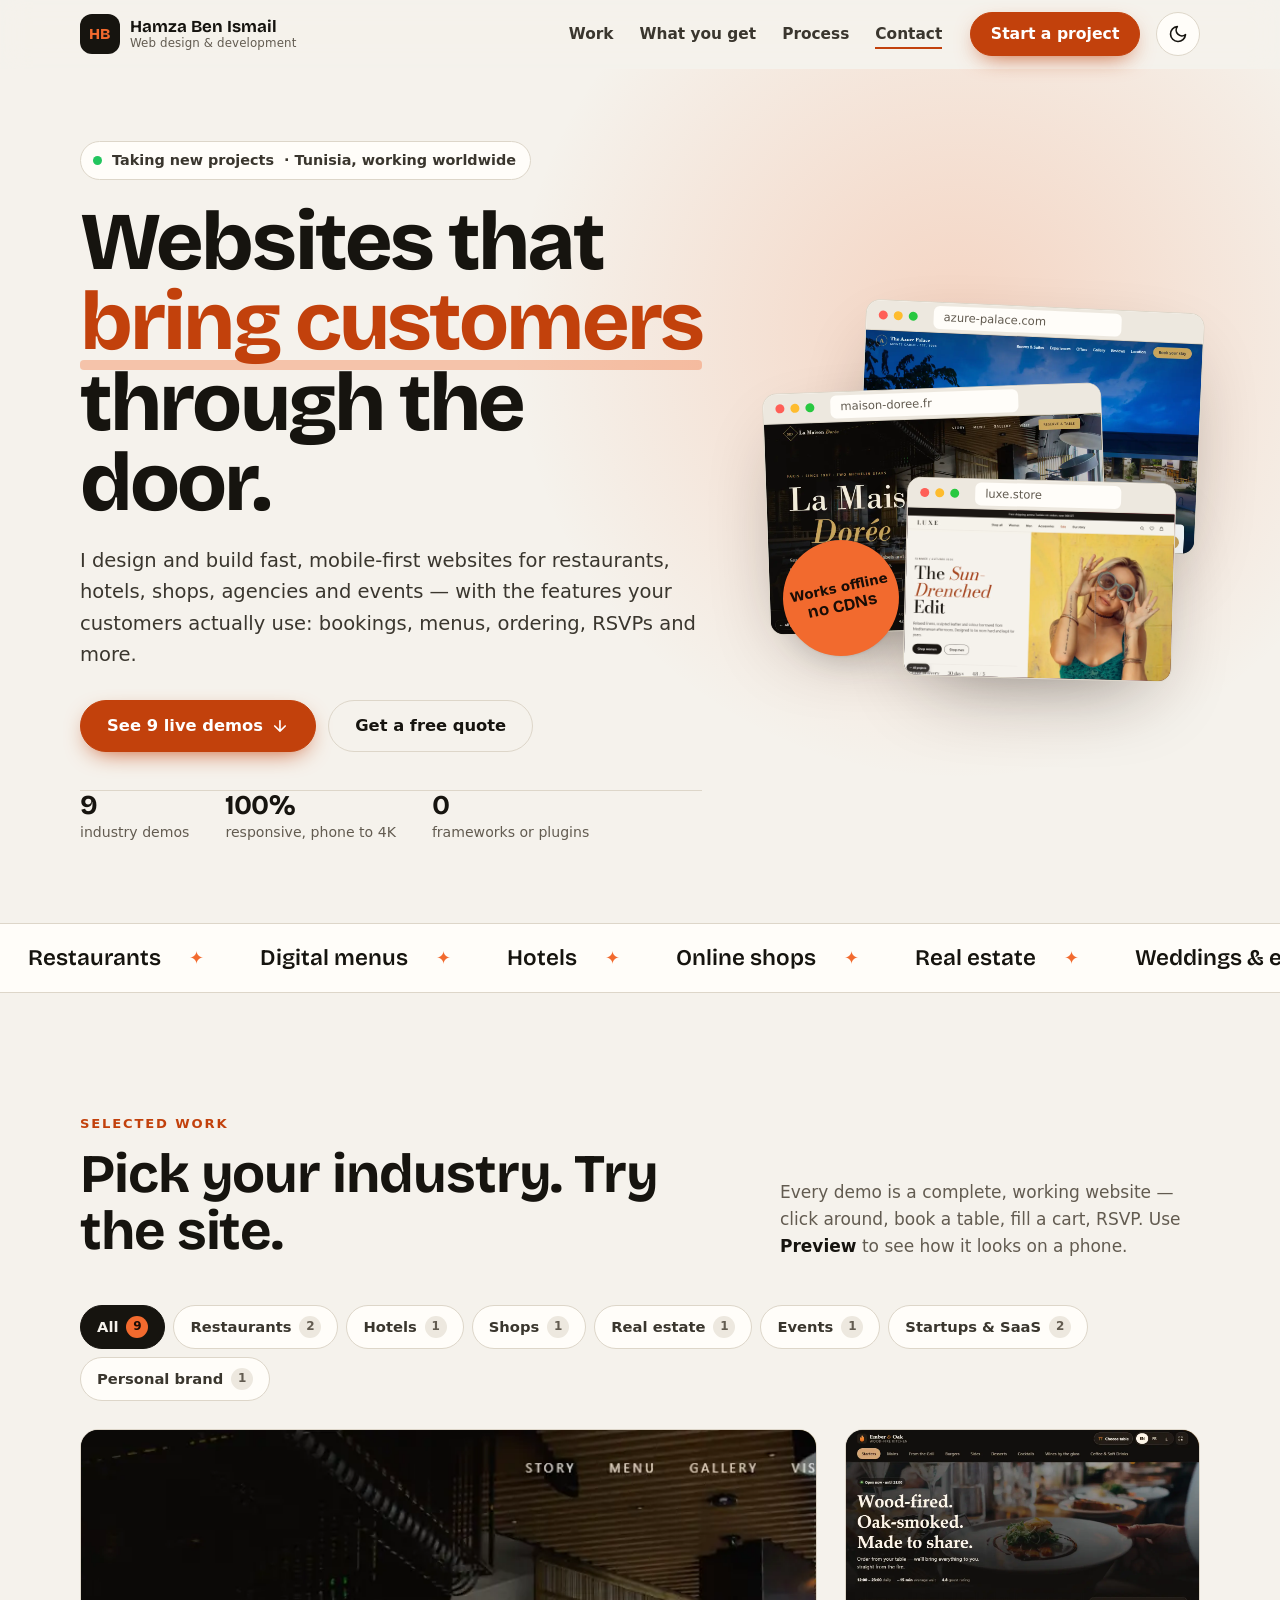
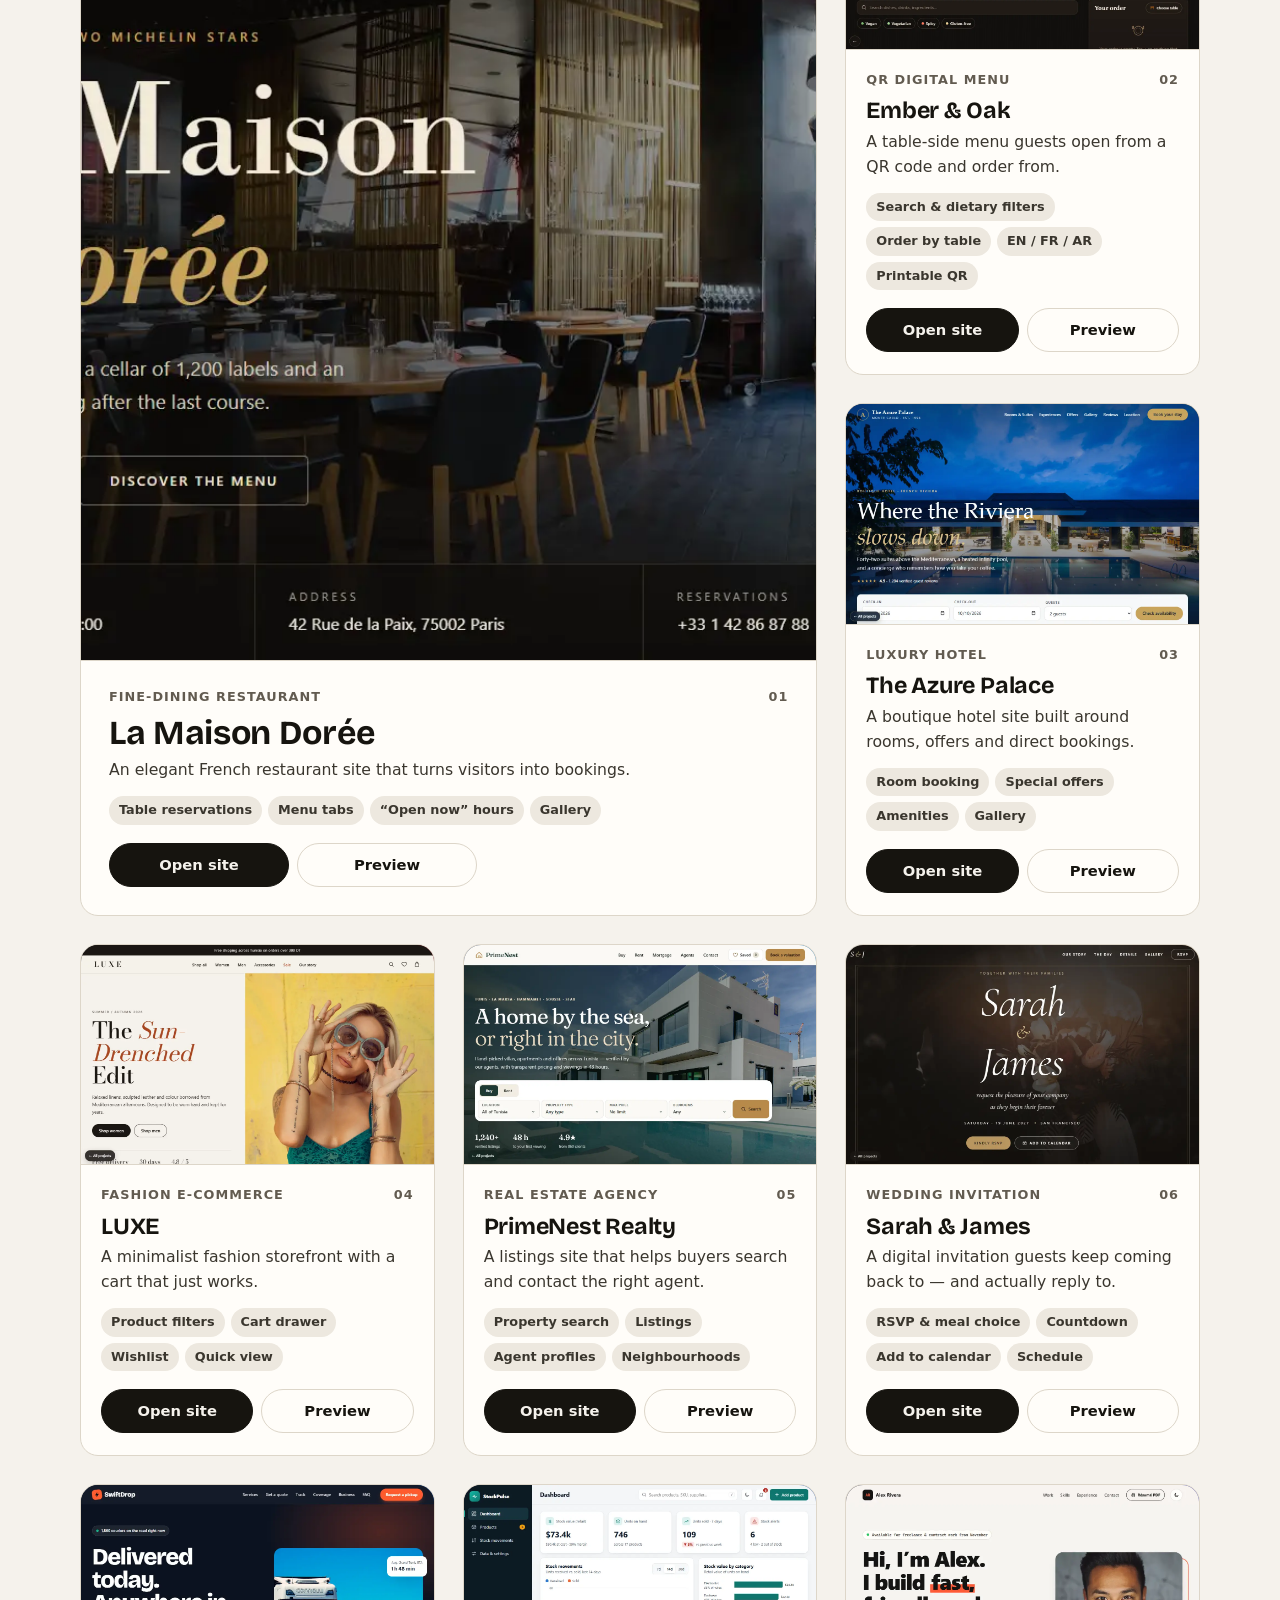
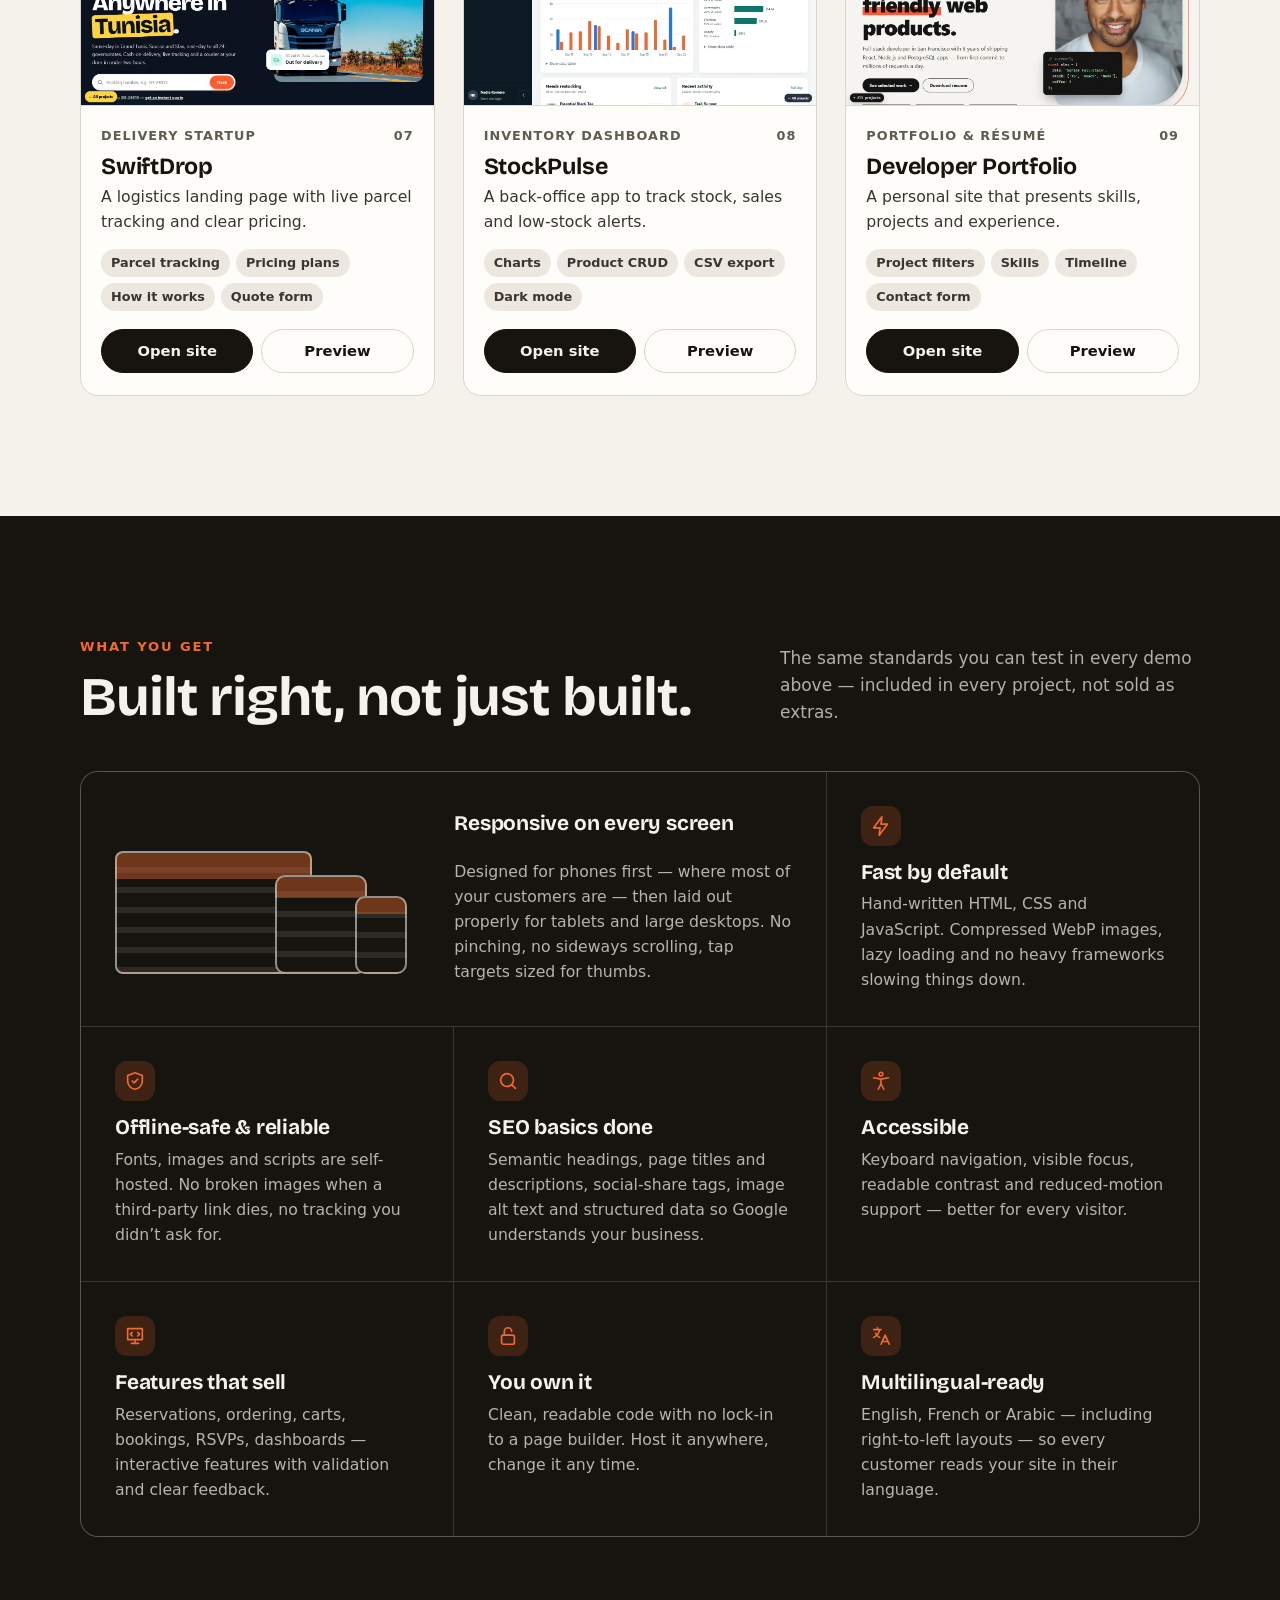
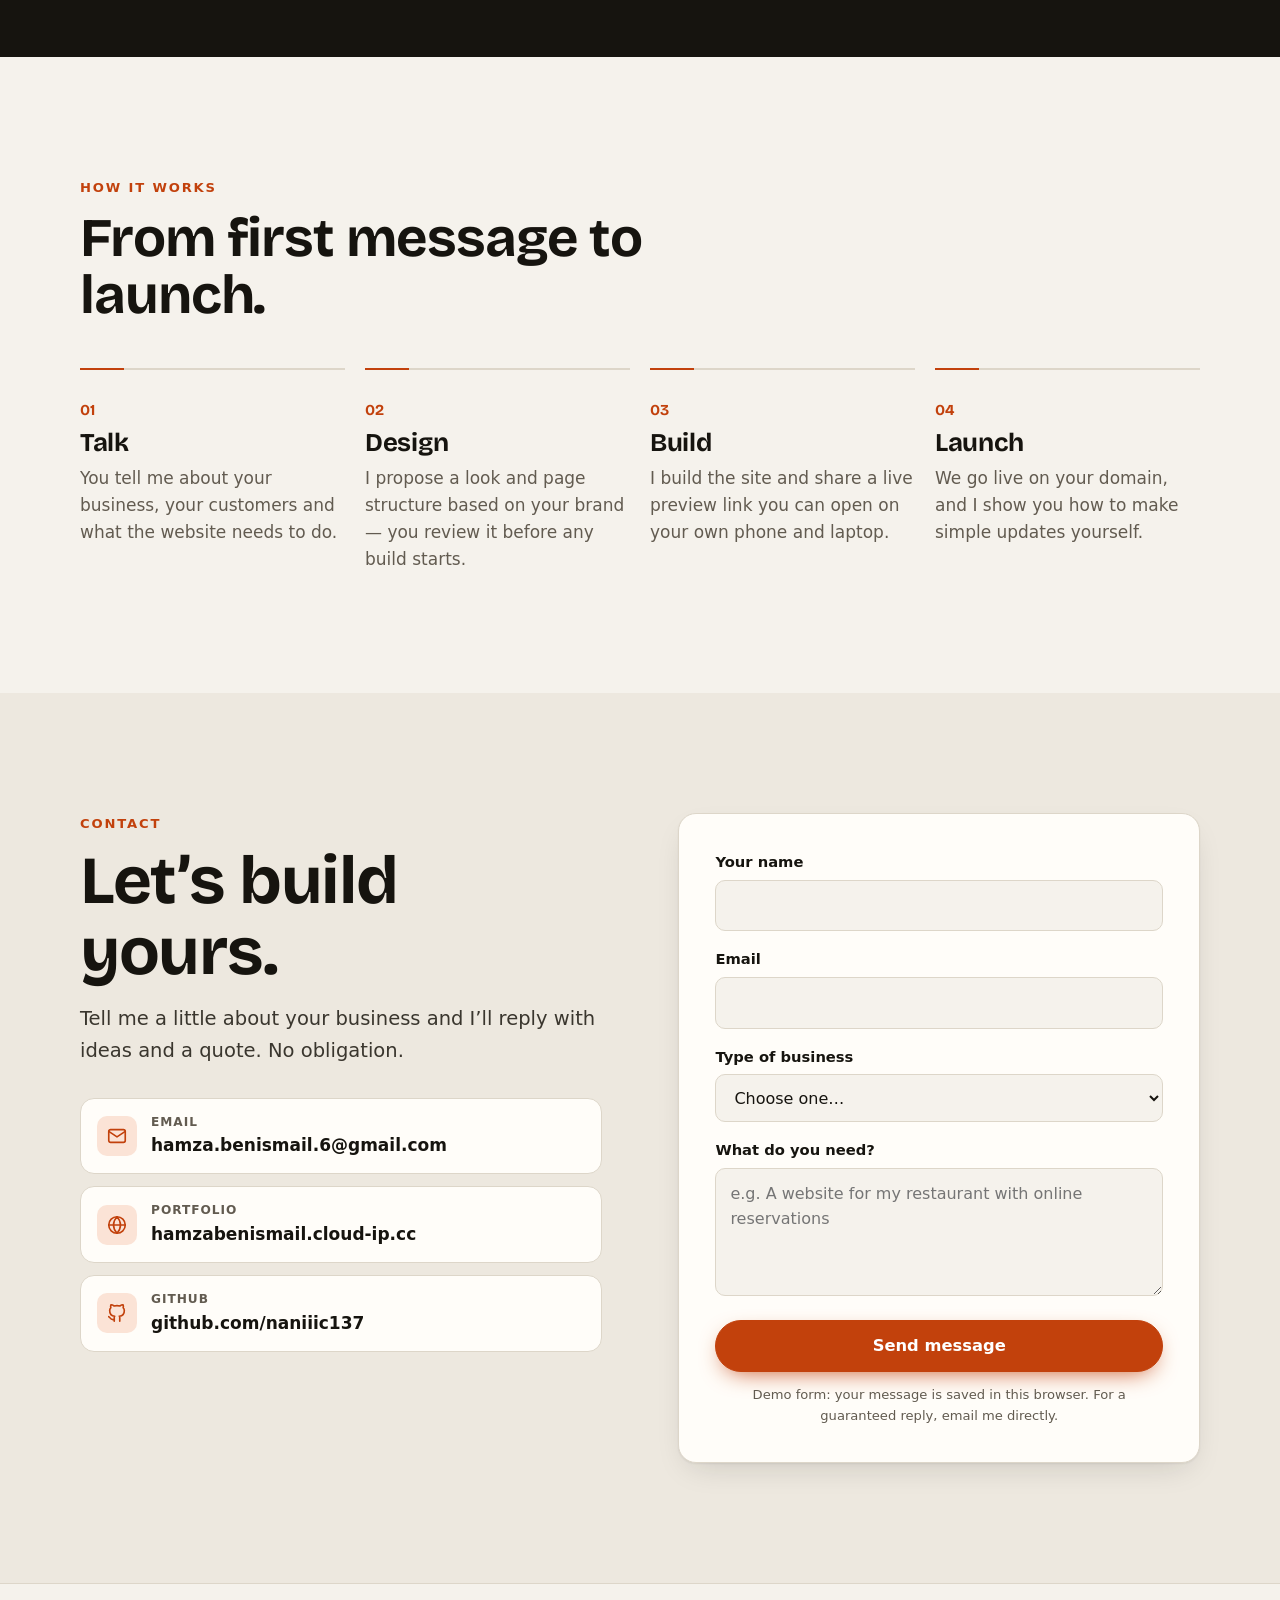
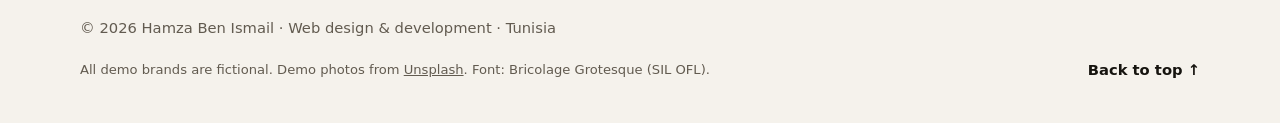
==== commit 68cb0cdb: "Redesign all 9 sites and the landing page - Images downloaded and optimised locally (WebP) — no hot-" ====
--- a/index.html
+++ b/index.html
@@ -1,1480 +1,481 @@
 <!DOCTYPE html>
-<html lang="en" data-theme="dark">
+<html lang="en">
 <head>
 <meta charset="UTF-8">
-<meta name="viewport" content="width=device-width, initial-scale=1.0">
-<title>Full Stack Web Developer | Portfolio</title>
-<meta name="description" content="Full Stack Web Developer portfolio showcasing 9 professional web projects including restaurants, e-commerce, dashboards, and more.">
-<style>
-*, *::before, *::after { margin: 0; padding: 0; box-sizing: border-box; }
-
-:root {
-  --bg-primary: #0a0a1a;
-  --bg-secondary: #0f0f23;
-  --bg-card: #1a1a2e;
-  --bg-card-hover: #222240;
-  --text-primary: #f0f0f5;
-  --text-secondary: #a0a0b8;
-  --text-muted: #6a6a80;
-  --accent: #6C63FF;
-  --accent-hover: #5a52e0;
-  --accent-glow: rgba(108, 99, 255, 0.25);
-  --border: rgba(255, 255, 255, 0.06);
-  --border-hover: rgba(255, 255, 255, 0.12);
-  --shadow: 0 4px 24px rgba(0, 0, 0, 0.3);
-  --shadow-hover: 0 12px 40px rgba(0, 0, 0, 0.5);
-  --radius: 16px;
-  --radius-sm: 8px;
-  --radius-pill: 100px;
-  --transition: 0.3s cubic-bezier(0.4, 0, 0.2, 1);
-  --font: 'Segoe UI', system-ui, -apple-system, sans-serif;
-  --font-mono: 'SF Mono', 'Cascadia Code', 'Consolas', monospace;
+<meta name="viewport" content="width=device-width, initial-scale=1">
+<title>Hamza Ben Ismail — Websites for businesses | 9 live demos</title>
+<meta name="description" content="Hamza Ben Ismail designs and builds fast, mobile-first websites for restaurants, hotels, shops, agencies and events. Browse 9 live client-style demos and preview them on desktop or phone.">
+<meta name="author" content="Hamza Ben Ismail">
+<meta name="theme-color" content="#f5f2ec" media="(prefers-color-scheme: light)">
+<meta name="theme-color" content="#12110f" media="(prefers-color-scheme: dark)">
+<link rel="canonical" href="https://websites-preview.netlify.app/">
+<meta property="og:type" content="website">
+<meta property="og:title" content="Hamza Ben Ismail — Websites for businesses">
+<meta property="og:description" content="9 live, responsive website demos: restaurants, hotels, e-commerce, real estate, events and dashboards.">
+<meta property="og:url" content="https://websites-preview.netlify.app/">
+<meta property="og:image" content="https://websites-preview.netlify.app/previews/restaurant-website.webp">
+<meta name="twitter:card" content="summary_large_image">
+<link rel="icon" href="data:image/svg+xml,%3Csvg xmlns='http://www.w3.org/2000/svg' viewBox='0 0 64 64'%3E%3Crect width='64' height='64' rx='16' fill='%2316140f'/%3E%3Ctext x='32' y='42' font-family='Arial,sans-serif' font-size='28' font-weight='700' text-anchor='middle' fill='%23f26a2e'%3EHB%3C/text%3E%3C/svg%3E">
+<link rel="stylesheet" href="assets/css/landing.css">
+<script>
+  /* Apply saved / system theme before paint to avoid a flash */
+  (function () {
+    var t = null;
+    try { t = localStorage.getItem('hb-theme'); } catch (e) {}
+    if (t === 'light' || t === 'dark') document.documentElement.setAttribute('data-theme', t);
+    document.documentElement.classList.add('js');
+  })();
+</script>
+<script type="application/ld+json">
+{
+  "@context": "https://schema.org",
+  "@type": "ProfessionalService",
+  "name": "Hamza Ben Ismail — Web Design & Development",
+  "url": "https://websites-preview.netlify.app/",
+  "email": "hamza.benismail.6@gmail.com",
+  "founder": { "@type": "Person", "name": "Hamza Ben Ismail", "url": "https://www.hamzabenismail.cloud-ip.cc", "sameAs": ["https://github.com/naniiic137"] },
+  "address": { "@type": "PostalAddress", "addressCountry": "TN" },
+  "areaServed": "Worldwide",
+  "serviceType": ["Website design", "Website development", "Restaurant websites", "E-commerce websites"]
 }
-
-[data-theme="light"] {
-  --bg-primary: #f5f5fa;
-  --bg-secondary: #eeeef4;
-  --bg-card: #ffffff;
-  --bg-card-hover: #f8f8fc;
-  --text-primary: #1a1a2e;
-  --text-secondary: #555570;
-  --text-muted: #8888a0;
-  --border: rgba(0, 0, 0, 0.08);
-  --border-hover: rgba(0, 0, 0, 0.15);
-  --shadow: 0 4px 24px rgba(0, 0, 0, 0.08);
-  --shadow-hover: 0 12px 40px rgba(0, 0, 0, 0.15);
-}
-
-html { scroll-behavior: smooth; }
-
-body {
-  font-family: var(--font);
-  background: var(--bg-primary);
-  color: var(--text-primary);
-  line-height: 1.6;
-  overflow-x: hidden;
-  -webkit-font-smoothing: antialiased;
-}
-
-a { text-decoration: none; color: inherit; }
-img { max-width: 100%; display: block; }
-button { font-family: inherit; cursor: pointer; border: none; background: none; }
-ul { list-style: none; }
-
-.container {
-  width: 100%;
-  max-width: 1200px;
-  margin: 0 auto;
-  padding: 0 24px;
-}
-
-/* ===== NAVBAR ===== */
-.navbar {
-  position: fixed;
-  top: 0;
-  left: 0;
-  right: 0;
-  z-index: 1000;
-  padding: 16px 0;
-  transition: background var(--transition), box-shadow var(--transition), padding var(--transition);
-}
-
-.navbar.scrolled {
-  background: var(--bg-secondary);
-  box-shadow: 0 1px 20px rgba(0,0,0,0.2);
-  padding: 10px 0;
-  backdrop-filter: blur(12px);
-  -webkit-backdrop-filter: blur(12px);
-}
-
-[data-theme="light"] .navbar.scrolled {
-  background: rgba(245, 245, 250, 0.9);
-  box-shadow: 0 1px 20px rgba(0,0,0,0.06);
-}
-
-.navbar .container {
-  display: flex;
-  align-items: center;
-  justify-content: space-between;
-}
-
-.nav-logo {
-  font-size: 1.25rem;
-  font-weight: 700;
-  color: var(--text-primary);
-  letter-spacing: -0.5px;
-}
-
-.nav-logo span { color: var(--accent); }
-
-.nav-links {
-  display: flex;
-  align-items: center;
-  gap: 32px;
-}
-
-.nav-links a {
-  font-size: 0.9rem;
-  color: var(--text-secondary);
-  transition: color var(--transition);
-  font-weight: 500;
-}
-
-.nav-links a:hover { color: var(--accent); }
-
-.theme-toggle {
-  width: 44px;
-  height: 44px;
-  display: flex;
-  align-items: center;
-  justify-content: center;
-  border-radius: 50%;
-  background: var(--bg-card);
-  border: 1px solid var(--border);
-  transition: all var(--transition);
-  color: var(--text-secondary);
-  flex-shrink: 0;
-}
-
-.theme-toggle:hover {
-  background: var(--bg-card-hover);
-  color: var(--accent);
-  border-color: var(--border-hover);
-}
-
-.theme-toggle svg { width: 20px; height: 20px; }
-
-.mobile-toggle {
-  display: none;
-  width: 44px;
-  height: 44px;
-  align-items: center;
-  justify-content: center;
-  flex-direction: column;
-  gap: 5px;
-}
-
-.mobile-toggle span {
-  display: block;
-  width: 22px;
-  height: 2px;
-  background: var(--text-primary);
-  transition: all var(--transition);
-  border-radius: 2px;
-}
-
-.mobile-toggle.active span:nth-child(1) { transform: rotate(45deg) translate(5px, 5px); }
-.mobile-toggle.active span:nth-child(2) { opacity: 0; }
-.mobile-toggle.active span:nth-child(3) { transform: rotate(-45deg) translate(5px, -5px); }
-
-/* ===== HERO ===== */
-.hero {
-  position: relative;
-  min-height: 100vh;
-  display: flex;
-  align-items: center;
-  justify-content: center;
-  text-align: center;
-  overflow: hidden;
-  padding: 120px 24px 80px;
-}
-
-.hero-bg {
-  position: absolute;
-  inset: 0;
-  background: linear-gradient(135deg, #0a0a1a 0%, #1a1040 25%, #0d1530 50%, #0a0a1a 75%, #151035 100%);
-  background-size: 400% 400%;
-  animation: gradientShift 15s ease infinite;
-}
-
-[data-theme="light"] .hero-bg {
-  background: linear-gradient(135deg, #f5f5fa 0%, #e8e0ff 25%, #dfe8ff 50%, #f5f5fa 75%, #ebe0ff 100%);
-  background-size: 400% 400%;
-}
-
-@keyframes gradientShift {
-  0% { background-position: 0% 50%; }
-  50% { background-position: 100% 50%; }
-  100% { background-position: 0% 50%; }
-}
-
-.hero-grid {
-  position: absolute;
-  inset: 0;
-  background-image:
-    linear-gradient(rgba(108, 99, 255, 0.03) 1px, transparent 1px),
-    linear-gradient(90deg, rgba(108, 99, 255, 0.03) 1px, transparent 1px);
-  background-size: 60px 60px;
-}
-
-[data-theme="light"] .hero-grid {
-  background-image:
-    linear-gradient(rgba(108, 99, 255, 0.06) 1px, transparent 1px),
-    linear-gradient(90deg, rgba(108, 99, 255, 0.06) 1px, transparent 1px);
-}
-
-.hero-content {
-  position: relative;
-  z-index: 2;
-  max-width: 720px;
-}
-
-.hero-badge {
-  display: inline-flex;
-  align-items: center;
-  gap: 8px;
-  padding: 8px 20px;
-  background: rgba(108, 99, 255, 0.1);
-  border: 1px solid rgba(108, 99, 255, 0.2);
-  border-radius: var(--radius-pill);
-  font-size: 0.85rem;
-  color: var(--accent);
-  font-weight: 500;
-  margin-bottom: 32px;
-}
-
-.hero-badge .dot {
-  width: 8px;
-  height: 8px;
-  background: #4ade80;
-  border-radius: 50%;
-  animation: pulse 2s ease-in-out infinite;
-}
-
-@keyframes pulse {
-  0%, 100% { opacity: 1; }
-  50% { opacity: 0.4; }
-}
-
-.hero h1 {
-  font-size: clamp(2.5rem, 6vw, 4rem);
-  font-weight: 800;
-  line-height: 1.1;
-  margin-bottom: 20px;
-  letter-spacing: -1.5px;
-}
-
-.hero h1 .gradient-text {
-  background: linear-gradient(135deg, var(--accent), #a78bfa, #6C63FF);
-  -webkit-background-clip: text;
-  background-clip: text;
-  -webkit-text-fill-color: transparent;
-}
-
-.hero-subtitle {
-  font-size: clamp(1.05rem, 2.5vw, 1.25rem);
-  color: var(--text-secondary);
-  margin-bottom: 32px;
-  line-height: 1.7;
-}
-
-.hero-stats {
-  display: flex;
-  align-items: center;
-  justify-content: center;
-  gap: 24px;
-  margin-bottom: 40px;
-  flex-wrap: wrap;
-}
-
-.hero-stat {
-  font-size: 0.9rem;
-  color: var(--text-muted);
-  display: flex;
-  align-items: center;
-  gap: 6px;
-}
-
-.hero-stat .num {
-  color: var(--accent);
-  font-weight: 700;
-  font-size: 1.1rem;
-}
-
-.stat-dot {
-  width: 4px;
-  height: 4px;
-  background: var(--text-muted);
-  border-radius: 50%;
-}
-
-.hero-actions {
-  display: flex;
-  align-items: center;
-  justify-content: center;
-  gap: 16px;
-  margin-bottom: 48px;
-  flex-wrap: wrap;
-}
-
-.btn {
-  display: inline-flex;
-  align-items: center;
-  gap: 8px;
-  padding: 14px 32px;
-  border-radius: var(--radius-pill);
-  font-size: 0.95rem;
-  font-weight: 600;
-  transition: all var(--transition);
-  min-height: 48px;
-}
-
-.btn-primary {
-  background: var(--accent);
-  color: #fff;
-  box-shadow: 0 4px 20px var(--accent-glow);
-}
-
-.btn-primary:hover {
-  background: var(--accent-hover);
-  transform: translateY(-2px);
-  box-shadow: 0 8px 30px var(--accent-glow);
-}
-
-.btn-outline {
-  background: transparent;
-  color: var(--text-primary);
-  border: 1px solid var(--border);
-}
-
-.btn-outline:hover {
-  border-color: var(--accent);
-  color: var(--accent);
-  background: rgba(108, 99, 255, 0.05);
-}
-
-.btn svg { width: 18px; height: 18px; }
-
-.hero-social {
-  display: flex;
-  align-items: center;
-  justify-content: center;
-  gap: 16px;
-}
-
-.social-link {
-  width: 44px;
-  height: 44px;
-  display: flex;
-  align-items: center;
-  justify-content: center;
-  border-radius: 50%;
-  background: var(--bg-card);
-  border: 1px solid var(--border);
-  color: var(--text-secondary);
-  transition: all var(--transition);
-}
-
-.social-link:hover {
-  background: var(--accent);
-  color: #fff;
-  border-color: var(--accent);
-  transform: translateY(-3px);
-  box-shadow: 0 6px 20px var(--accent-glow);
-}
-
-.social-link svg { width: 20px; height: 20px; }
-
-/* ===== FILTER BAR ===== */
-.filter-section {
-  padding: 60px 0 20px;
-  position: relative;
-  z-index: 10;
-}
-
-.section-header {
-  text-align: center;
-  margin-bottom: 48px;
-}
-
-.section-label {
-  display: inline-flex;
-  align-items: center;
-  gap: 8px;
-  font-size: 0.85rem;
-  color: var(--accent);
-  font-weight: 600;
-  text-transform: uppercase;
-  letter-spacing: 2px;
-  margin-bottom: 16px;
-}
-
-.section-label::before,
-.section-label::after {
-  content: '';
-  width: 24px;
-  height: 1px;
-  background: var(--accent);
-  opacity: 0.3;
-}
-
-.section-header h2 {
-  font-size: clamp(1.8rem, 4vw, 2.5rem);
-  font-weight: 800;
-  letter-spacing: -1px;
-  margin-bottom: 12px;
-}
-
-.section-header p {
-  color: var(--text-secondary);
-  font-size: 1.05rem;
-  max-width: 540px;
-  margin: 0 auto;
-}
-
-.filter-bar {
-  display: flex;
-  align-items: center;
-  justify-content: center;
-  gap: 8px;
-  flex-wrap: wrap;
-  margin-bottom: 40px;
-  padding: 0 16px;
-}
-
-.filter-pill {
-  padding: 10px 22px;
-  border-radius: var(--radius-pill);
-  font-size: 0.85rem;
-  font-weight: 500;
-  color: var(--text-secondary);
-  background: var(--bg-card);
-  border: 1px solid var(--border);
-  transition: all var(--transition);
-  cursor: pointer;
-  white-space: nowrap;
-  min-height: 44px;
-  display: flex;
-  align-items: center;
-}
-
-.filter-pill:hover {
-  color: var(--text-primary);
-  border-color: var(--border-hover);
-  background: var(--bg-card-hover);
-}
-
-.filter-pill.active {
-  background: var(--accent);
-  color: #fff;
-  border-color: var(--accent);
-  box-shadow: 0 4px 16px var(--accent-glow);
-}
-
-/* ===== PROJECTS GRID ===== */
-.projects-grid {
-  display: grid;
-  grid-template-columns: repeat(3, 1fr);
-  gap: 28px;
-  padding-bottom: 80px;
-}
-
-.project-card {
-  background: var(--bg-card);
-  border-radius: var(--radius);
-  border: 1px solid var(--border);
-  overflow: hidden;
-  transition: all 0.4s cubic-bezier(0.4, 0, 0.2, 1);
-  opacity: 0;
-  transform: translateY(30px);
-}
-
-.project-card.visible {
-  opacity: 1;
-  transform: translateY(0);
-}
-
-.project-card.hiding {
-  opacity: 0;
-  transform: scale(0.95);
-  pointer-events: none;
-}
-
-.project-card:hover {
-  transform: translateY(-6px);
-  box-shadow: var(--shadow-hover);
-  border-color: var(--border-hover);
-}
-
-.project-card.visible:hover {
-  transform: translateY(-6px);
-}
-
-.card-image-wrap {
-  position: relative;
-  aspect-ratio: 16 / 10;
-  overflow: hidden;
-}
-
-.card-image-wrap img {
-  width: 100%;
-  height: 100%;
-  object-fit: cover;
-  transition: transform 0.5s cubic-bezier(0.4, 0, 0.2, 1);
-}
-
-.project-card:hover .card-image-wrap img {
-  transform: scale(1.05);
-}
-
-.card-overlay {
-  position: absolute;
-  inset: 0;
-  background: rgba(10, 10, 26, 0.7);
-  display: flex;
-  align-items: center;
-  justify-content: center;
-  opacity: 0;
-  transition: opacity var(--transition);
-}
-
-.project-card:hover .card-overlay {
-  opacity: 1;
-}
-
-.card-overlay .btn {
-  transform: translateY(10px);
-  transition: all var(--transition);
-}
-
-.project-card:hover .card-overlay .btn {
-  transform: translateY(0);
-}
-
-.card-badge {
-  position: absolute;
-  top: 14px;
-  left: 14px;
-  padding: 6px 14px;
-  background: rgba(10, 10, 26, 0.75);
-  backdrop-filter: blur(8px);
-  -webkit-backdrop-filter: blur(8px);
-  border-radius: var(--radius-pill);
-  font-size: 0.75rem;
-  font-weight: 600;
-  color: #fff;
-  z-index: 2;
-  border: 1px solid rgba(255,255,255,0.1);
-}
-
-.card-body {
-  padding: 22px;
-}
-
-.card-body h3 {
-  font-size: 1.15rem;
-  font-weight: 700;
-  margin-bottom: 6px;
-  letter-spacing: -0.3px;
-}
-
-.card-desc {
-  color: var(--text-secondary);
-  font-size: 0.9rem;
-  margin-bottom: 16px;
-  line-height: 1.5;
-}
-
-.card-tags {
-  display: flex;
-  flex-wrap: wrap;
-  gap: 6px;
-  margin-bottom: 18px;
-}
-
-.card-tag {
-  padding: 4px 12px;
-  background: rgba(108, 99, 255, 0.08);
-  border: 1px solid rgba(108, 99, 255, 0.15);
-  border-radius: var(--radius-pill);
-  font-size: 0.75rem;
-  font-weight: 500;
-  color: var(--accent);
-}
-
-[data-theme="light"] .card-tag {
-  background: rgba(108, 99, 255, 0.06);
-}
-
-.card-footer {
-  display: flex;
-  align-items: center;
-  justify-content: space-between;
-}
-
-.card-link {
-  display: inline-flex;
-  align-items: center;
-  gap: 6px;
-  font-size: 0.9rem;
-  font-weight: 600;
-  color: var(--accent);
-  transition: all var(--transition);
-  padding: 8px 0;
-  min-height: 44px;
-}
-
-.card-link:hover { gap: 10px; }
-
-.card-link svg {
-  width: 16px;
-  height: 16px;
-  transition: transform var(--transition);
-}
-
-.card-link:hover svg { transform: translateX(3px); }
-
-/* ===== SKILLS SECTION ===== */
-.skills-section {
-  padding: 80px 0;
-  background: var(--bg-secondary);
-}
-
-.skills-grid {
-  display: grid;
-  grid-template-columns: repeat(3, 1fr);
-  gap: 24px;
-}
-
-.skill-card {
-  background: var(--bg-card);
-  border: 1px solid var(--border);
-  border-radius: var(--radius);
-  padding: 32px 28px;
-  text-align: center;
-  transition: all var(--transition);
-}
-
-.skill-card:hover {
-  transform: translateY(-4px);
-  box-shadow: var(--shadow);
-  border-color: var(--border-hover);
-}
-
-.skill-icon {
-  width: 56px;
-  height: 56px;
-  margin: 0 auto 20px;
-  background: rgba(108, 99, 255, 0.08);
-  border-radius: 14px;
-  display: flex;
-  align-items: center;
-  justify-content: center;
-  color: var(--accent);
-}
-
-.skill-icon svg { width: 28px; height: 28px; }
-
-.skill-card h3 {
-  font-size: 1.05rem;
-  font-weight: 700;
-  margin-bottom: 8px;
-}
-
-.skill-card p {
-  color: var(--text-secondary);
-  font-size: 0.88rem;
-  line-height: 1.5;
-}
-
-/* ===== CONTACT SECTION ===== */
-.contact-section {
-  padding: 100px 0;
-  position: relative;
-}
-
-.contact-inner {
-  display: grid;
-  grid-template-columns: 1fr 1fr;
-  gap: 60px;
-  align-items: start;
-}
-
-.contact-info h2 {
-  font-size: clamp(1.8rem, 4vw, 2.5rem);
-  font-weight: 800;
-  letter-spacing: -1px;
-  margin-bottom: 16px;
-}
-
-.contact-info p {
-  color: var(--text-secondary);
-  font-size: 1.05rem;
-  margin-bottom: 36px;
-  line-height: 1.7;
-}
-
-.contact-links {
-  display: flex;
-  flex-direction: column;
-  gap: 16px;
-}
-
-.contact-link-item {
-  display: flex;
-  align-items: center;
-  gap: 14px;
-  color: var(--text-secondary);
-  transition: color var(--transition);
-  font-size: 0.95rem;
-  min-height: 44px;
-}
-
-.contact-link-item:hover { color: var(--accent); }
-
-.contact-link-icon {
-  width: 44px;
-  height: 44px;
-  display: flex;
-  align-items: center;
-  justify-content: center;
-  border-radius: 12px;
-  background: var(--bg-card);
-  border: 1px solid var(--border);
-  flex-shrink: 0;
-  color: var(--accent);
-}
-
-.contact-link-icon svg { width: 20px; height: 20px; }
-
-.contact-form {
-  display: flex;
-  flex-direction: column;
-  gap: 16px;
-}
-
-.form-group { position: relative; }
-
-.form-group input,
-.form-group textarea {
-  width: 100%;
-  padding: 16px 20px;
-  background: var(--bg-card);
-  border: 1px solid var(--border);
-  border-radius: var(--radius-sm);
-  color: var(--text-primary);
-  font-family: var(--font);
-  font-size: 0.95rem;
-  transition: all var(--transition);
-  outline: none;
-  min-height: 48px;
-}
-
-.form-group textarea {
-  resize: vertical;
-  min-height: 130px;
-}
-
-.form-group input::placeholder,
-.form-group textarea::placeholder {
-  color: var(--text-muted);
-}
-
-.form-group input:focus,
-.form-group textarea:focus {
-  border-color: var(--accent);
-  box-shadow: 0 0 0 3px var(--accent-glow);
-}
-
-.form-submit {
-  width: 100%;
-  padding: 16px;
-  background: var(--accent);
-  color: #fff;
-  border-radius: var(--radius-sm);
-  font-size: 1rem;
-  font-weight: 600;
-  transition: all var(--transition);
-  min-height: 52px;
-  display: flex;
-  align-items: center;
-  justify-content: center;
-  gap: 8px;
-}
-
-.form-submit:hover {
-  background: var(--accent-hover);
-  transform: translateY(-2px);
-  box-shadow: 0 6px 24px var(--accent-glow);
-}
-
-.form-submit svg { width: 18px; height: 18px; }
-
-/* ===== FOOTER ===== */
-.footer {
-  padding: 40px 0;
-  border-top: 1px solid var(--border);
-  background: var(--bg-secondary);
-}
-
-.footer .container {
-  display: flex;
-  align-items: center;
-  justify-content: space-between;
-  flex-wrap: wrap;
-  gap: 16px;
-}
-
-.footer-left {
-  color: var(--text-muted);
-  font-size: 0.88rem;
-}
-
-.footer-left span { color: var(--accent); font-weight: 600; }
-
-.footer-right {
-  display: flex;
-  align-items: center;
-  gap: 12px;
-}
-
-.footer-social {
-  width: 40px;
-  height: 40px;
-  display: flex;
-  align-items: center;
-  justify-content: center;
-  border-radius: 50%;
-  color: var(--text-muted);
-  transition: all var(--transition);
-  border: 1px solid var(--border);
-}
-
-.footer-social:hover {
-  color: var(--accent);
-  border-color: var(--accent);
-  background: rgba(108, 99, 255, 0.05);
-}
-
-.footer-social svg { width: 18px; height: 18px; }
-
-/* ===== SCROLL TO TOP ===== */
-.scroll-top {
-  position: fixed;
-  bottom: 30px;
-  right: 30px;
-  width: 48px;
-  height: 48px;
-  background: var(--accent);
-  color: #fff;
-  border-radius: 50%;
-  display: flex;
-  align-items: center;
-  justify-content: center;
-  box-shadow: 0 4px 16px var(--accent-glow);
-  transition: all var(--transition);
-  opacity: 0;
-  pointer-events: none;
-  z-index: 999;
-}
-
-.scroll-top.visible {
-  opacity: 1;
-  pointer-events: auto;
-}
-
-.scroll-top:hover {
-  transform: translateY(-3px);
-  box-shadow: 0 8px 28px var(--accent-glow);
-}
-
-.scroll-top svg { width: 20px; height: 20px; }
-
-/* ===== MOBILE NAV ===== */
-.mobile-nav {
-  display: none;
-  position: fixed;
-  top: 0;
-  left: 0;
-  right: 0;
-  bottom: 0;
-  background: var(--bg-primary);
-  z-index: 998;
-  padding: 100px 32px 32px;
-  flex-direction: column;
-  gap: 8px;
-  opacity: 0;
-  transform: translateY(-10px);
-  transition: all var(--transition);
-}
-
-.mobile-nav.open {
-  display: flex;
-  opacity: 1;
-  transform: translateY(0);
-}
-
-.mobile-nav a {
-  padding: 16px;
-  font-size: 1.1rem;
-  font-weight: 600;
-  color: var(--text-secondary);
-  border-radius: var(--radius-sm);
-  transition: all var(--transition);
-  min-height: 52px;
-  display: flex;
-  align-items: center;
-}
-
-.mobile-nav a:hover {
-  color: var(--accent);
-  background: var(--bg-card);
-}
-
-/* ===== RESPONSIVE ===== */
-@media (max-width: 1024px) {
-  .projects-grid { grid-template-columns: repeat(2, 1fr); gap: 20px; }
-  .skills-grid { grid-template-columns: repeat(2, 1fr); }
-  .contact-inner { grid-template-columns: 1fr; gap: 40px; }
-}
-
-@media (max-width: 768px) {
-  .nav-links { display: none; }
-  .mobile-toggle { display: flex; }
-
-  .projects-grid { grid-template-columns: 1fr; max-width: 480px; margin: 0 auto; }
-  .skills-grid { grid-template-columns: 1fr; max-width: 400px; margin: 0 auto; }
-
-  .hero { padding: 100px 20px 60px; min-height: auto; min-height: 100svh; }
-  .hero h1 { font-size: 2.2rem; }
-
-  .hero-stats { gap: 16px; }
-  .hero-stats .stat-dot { display: none; }
-  .hero-stat { font-size: 0.82rem; }
-
-  .filter-bar { gap: 6px; justify-content: flex-start; overflow-x: auto; flex-wrap: nowrap; padding-bottom: 8px; -webkit-overflow-scrolling: touch; }
-  .filter-pill { flex-shrink: 0; }
-
-  .section-header { margin-bottom: 32px; }
-  .skills-section { padding: 60px 0; }
-  .contact-section { padding: 60px 0; }
-
-  .footer .container { justify-content: center; text-align: center; }
-}
-
-@media (max-width: 480px) {
-  .hero h1 { font-size: 1.85rem; }
-  .hero-subtitle { font-size: 0.95rem; }
-  .hero-actions { flex-direction: column; width: 100%; }
-  .hero-actions .btn { width: 100%; justify-content: center; }
-  .container { padding: 0 16px; }
-}
-</style>
+</script>
 </head>
 <body>
-
-<!-- NAVBAR -->
-<nav class="navbar" id="navbar">
-  <div class="container">
-    <a href="#" class="nav-logo">dev<span>.</span>folio</a>
-    <div class="nav-links">
-      <a href="#projects">Projects</a>
-      <a href="#skills">Skills</a>
-      <a href="#contact">Contact</a>
-      <button class="theme-toggle" id="themeToggle" aria-label="Toggle theme">
-        <svg class="icon-sun" viewBox="0 0 24 24" fill="none" stroke="currentColor" stroke-width="2" stroke-linecap="round" stroke-linejoin="round"><circle cx="12" cy="12" r="5"/><line x1="12" y1="1" x2="12" y2="3"/><line x1="12" y1="21" x2="12" y2="23"/><line x1="4.22" y1="4.22" x2="5.64" y2="5.64"/><line x1="18.36" y1="18.36" x2="19.78" y2="19.78"/><line x1="1" y1="12" x2="3" y2="12"/><line x1="21" y1="12" x2="23" y2="12"/><line x1="4.22" y1="19.78" x2="5.64" y2="18.36"/><line x1="18.36" y1="5.64" x2="19.78" y2="4.22"/></svg>
-        <svg class="icon-moon" viewBox="0 0 24 24" fill="none" stroke="currentColor" stroke-width="2" stroke-linecap="round" stroke-linejoin="round" style="display:none"><path d="M21 12.79A9 9 0 1 1 11.21 3 7 7 0 0 0 21 12.79z"/></svg>
+<a class="skip-link" href="#main">Skip to content</a>
+
+<header class="site-header" id="top">
+  <div class="wrap header-inner">
+    <a href="#top" class="brand" aria-label="Hamza Ben Ismail — home">
+      <span class="brand-mark" aria-hidden="true">HB</span>
+      <span class="brand-name">Hamza Ben Ismail<small>Web design &amp; development</small></span>
+    </a>
+    <nav class="main-nav" id="mainNav" aria-label="Main">
+      <ul>
+        <li><a href="#work">Work</a></li>
+        <li><a href="#included">What you get</a></li>
+        <li><a href="#process">Process</a></li>
+        <li><a href="#contact">Contact</a></li>
+      </ul>
+      <a href="#contact" class="btn btn-accent nav-cta">Start a project</a>
+    </nav>
+    <div class="header-actions">
+      <button class="icon-btn theme-toggle" id="themeToggle" type="button" aria-label="Switch to dark theme">
+        <svg class="i-moon" viewBox="0 0 24 24" aria-hidden="true"><path d="M21 12.8A9 9 0 1 1 11.2 3a7 7 0 0 0 9.8 9.8z"/></svg>
+        <svg class="i-sun" viewBox="0 0 24 24" aria-hidden="true"><circle cx="12" cy="12" r="4.5"/><path d="M12 1.5v2.5M12 20v2.5M4.2 4.2l1.8 1.8M18 18l1.8 1.8M1.5 12H4M20 12h2.5M4.2 19.8 6 18M18 6l1.8-1.8"/></svg>
       </button>
-    </div>
-    <div class="mobile-actions" style="display:flex;align-items:center;gap:8px;">
-      <button class="theme-toggle" id="themeToggleMobile" aria-label="Toggle theme" style="display:none;">
-        <svg class="icon-sun" viewBox="0 0 24 24" fill="none" stroke="currentColor" stroke-width="2" stroke-linecap="round" stroke-linejoin="round"><circle cx="12" cy="12" r="5"/><line x1="12" y1="1" x2="12" y2="3"/><line x1="12" y1="21" x2="12" y2="23"/><line x1="4.22" y1="4.22" x2="5.64" y2="5.64"/><line x1="18.36" y1="18.36" x2="19.78" y2="19.78"/><line x1="1" y1="12" x2="3" y2="12"/><line x1="21" y1="12" x2="23" y2="12"/><line x1="4.22" y1="19.78" x2="5.64" y2="18.36"/><line x1="18.36" y1="5.64" x2="19.78" y2="4.22"/></svg>
-        <svg class="icon-moon" viewBox="0 0 24 24" fill="none" stroke="currentColor" stroke-width="2" stroke-linecap="round" stroke-linejoin="round" style="display:none"><path d="M21 12.79A9 9 0 1 1 11.21 3 7 7 0 0 0 21 12.79z"/></svg>
+      <button class="icon-btn menu-toggle" id="menuToggle" type="button" aria-expanded="false" aria-controls="mainNav" aria-label="Open menu">
+        <span class="burger" aria-hidden="true"><span></span><span></span><span></span></span>
       </button>
-      <button class="mobile-toggle" id="mobileToggle" aria-label="Toggle menu">
-        <span></span><span></span><span></span>
-      </button>
     </div>
   </div>
-</nav>
-
-<!-- MOBILE NAV -->
-<div class="mobile-nav" id="mobileNav">
-  <a href="#projects" onclick="closeMobileNav()">Projects</a>
-  <a href="#skills" onclick="closeMobileNav()">Skills</a>
-  <a href="#contact" onclick="closeMobileNav()">Contact</a>
-</div>
-
-<!-- HERO -->
-<section class="hero" id="hero">
-  <div class="hero-bg"></div>
-  <div class="hero-grid"></div>
-  <div class="hero-content">
-    <div class="hero-badge">
-      <span class="dot"></span>
-      Available for freelance work
-    </div>
-    <h1>
-      I Build <span class="gradient-text">Beautiful Websites</span> That Drive Results
-    </h1>
-    <p class="hero-subtitle">
-      Full Stack Web Developer specializing in crafting high-performance, visually stunning websites for businesses of every size.
-    </p>
-    <div class="hero-stats">
-      <div class="hero-stat"><span class="num">9</span> Projects</div>
-      <div class="stat-dot"></div>
-      <div class="hero-stat">Web Apps</div>
-      <div class="stat-dot"></div>
-      <div class="hero-stat">E-Commerce</div>
-      <div class="stat-dot"></div>
-      <div class="hero-stat">Dashboards</div>
-    </div>
-    <div class="hero-actions">
-      <a href="#projects" class="btn btn-primary">
-        View My Work
-        <svg viewBox="0 0 24 24" fill="none" stroke="currentColor" stroke-width="2" stroke-linecap="round" stroke-linejoin="round"><line x1="12" y1="5" x2="12" y2="19"/><polyline points="19 12 12 19 5 12"/></svg>
-      </a>
-      <a href="#contact" class="btn btn-outline">
-        Get In Touch
-      </a>
-    </div>
-    <div class="hero-social">
-      <a href="mailto:your@email.com" class="social-link" aria-label="Email">
-        <svg viewBox="0 0 24 24" fill="none" stroke="currentColor" stroke-width="2" stroke-linecap="round" stroke-linejoin="round"><path d="M4 4h16c1.1 0 2 .9 2 2v12c0 1.1-.9 2-2 2H4c-1.1 0-2-.9-2-2V6c0-1.1.9-2 2-2z"/><polyline points="22,6 12,13 2,6"/></svg>
-      </a>
-      <a href="https://github.com" target="_blank" rel="noopener noreferrer" class="social-link" aria-label="GitHub">
-        <svg viewBox="0 0 24 24" fill="currentColor"><path d="M12 0c-6.626 0-12 5.373-12 12 0 5.302 3.438 9.8 8.207 11.387.599.111.793-.261.793-.577v-2.234c-3.338.726-4.033-1.416-4.033-1.416-.546-1.387-1.333-1.756-1.333-1.756-1.089-.745.083-.729.083-.729 1.205.084 1.839 1.237 1.839 1.237 1.07 1.834 2.807 1.304 3.492.997.107-.775.418-1.305.762-1.604-2.665-.305-5.467-1.334-5.467-5.931 0-1.311.469-2.381 1.236-3.221-.124-.303-.535-1.524.117-3.176 0 0 1.008-.322 3.301 1.23.957-.266 1.983-.399 3.003-.404 1.02.005 2.047.138 3.006.404 2.291-1.552 3.297-1.23 3.297-1.23.653 1.653.242 2.874.118 3.176.77.84 1.235 1.911 1.235 3.221 0 4.609-2.807 5.624-5.479 5.921.43.372.823 1.102.823 2.222v3.293c0 .319.192.694.801.576 4.765-1.589 8.199-6.086 8.199-11.386 0-6.627-5.373-12-12-12z"/></svg>
-      </a>
-      <a href="https://linkedin.com" target="_blank" rel="noopener noreferrer" class="social-link" aria-label="LinkedIn">
-        <svg viewBox="0 0 24 24" fill="currentColor"><path d="M20.447 20.452h-3.554v-5.569c0-1.328-.027-3.037-1.852-3.037-1.853 0-2.136 1.445-2.136 2.939v5.667H9.351V9h3.414v1.561h.046c.477-.9 1.637-1.85 3.37-1.85 3.601 0 4.267 2.37 4.267 5.455v6.286zM5.337 7.433c-1.144 0-2.063-.926-2.063-2.065 0-1.138.92-2.063 2.063-2.063 1.14 0 2.064.925 2.064 2.063 0 1.139-.925 2.065-2.064 2.065zm1.782 13.019H3.555V9h3.564v11.452zM22.225 0H1.771C.792 0 0 .774 0 1.729v20.542C0 23.227.792 24 1.771 24h20.451C23.2 24 24 23.227 24 22.271V1.729C24 .774 23.2 0 22.222 0h.003z"/></svg>
-      </a>
-    </div>
-  </div>
-</section>
-
-<!-- PROJECTS -->
-<section class="filter-section" id="projects">
-  <div class="container">
-    <div class="section-header">
-      <div class="section-label">Portfolio</div>
-      <h2>Featured Projects</h2>
-      <p>A collection of professional websites built with modern technologies and best practices.</p>
-    </div>
-    <div class="filter-bar" id="filterBar">
-      <button class="filter-pill active" data-filter="all">All</button>
-      <button class="filter-pill" data-filter="restaurant">Restaurant</button>
-      <button class="filter-pill" data-filter="tech">Tech</button>
-      <button class="filter-pill" data-filter="ecommerce">E-Commerce</button>
-      <button class="filter-pill" data-filter="realestate">Real Estate</button>
-      <button class="filter-pill" data-filter="events">Events</button>
-      <button class="filter-pill" data-filter="saas">SaaS</button>
-      <button class="filter-pill" data-filter="hospitality">Hospitality</button>
-      <button class="filter-pill" data-filter="portfolio">Portfolio</button>
-    </div>
-    <div class="projects-grid" id="projectsGrid">
-      <!-- Cards injected by JS -->
-    </div>
-  </div>
-</section>
-
-<!-- SKILLS -->
-<section class="skills-section" id="skills">
-  <div class="container">
-    <div class="section-header">
-      <div class="section-label">Services</div>
-      <h2>What I Offer</h2>
-      <p>End-to-end web solutions tailored to your business needs.</p>
-    </div>
-    <div class="skills-grid" id="skillsGrid"></div>
-  </div>
-</section>
-
-<!-- CONTACT -->
-<section class="contact-section" id="contact">
-  <div class="container">
-    <div class="section-header">
-      <div class="section-label">Contact</div>
-      <h2>Let's Work Together</h2>
-      <p>Have a project in mind? I'd love to hear about it.</p>
-    </div>
-    <div class="contact-inner">
-      <div class="contact-info">
-        <h2>Get in touch</h2>
-        <p>Whether you need a new website, an e-commerce store, or a custom web application, I'm here to help bring your vision to life.</p>
-        <div class="contact-links">
-          <a href="mailto:your@email.com" class="contact-link-item">
-            <div class="contact-link-icon">
-              <svg viewBox="0 0 24 24" fill="none" stroke="currentColor" stroke-width="2" stroke-linecap="round" stroke-linejoin="round"><path d="M4 4h16c1.1 0 2 .9 2 2v12c0 1.1-.9 2-2 2H4c-1.1 0-2-.9-2-2V6c0-1.1.9-2 2-2z"/><polyline points="22,6 12,13 2,6"/></svg>
-            </div>
-            your@email.com
-          </a>
-          <a href="https://github.com" target="_blank" rel="noopener noreferrer" class="contact-link-item">
-            <div class="contact-link-icon">
-              <svg viewBox="0 0 24 24" fill="currentColor"><path d="M12 0c-6.626 0-12 5.373-12 12 0 5.302 3.438 9.8 8.207 11.387.599.111.793-.261.793-.577v-2.234c-3.338.726-4.033-1.416-4.033-1.416-.546-1.387-1.333-1.756-1.333-1.756-1.089-.745.083-.729.083-.729 1.205.084 1.839 1.237 1.839 1.237 1.07 1.834 2.807 1.304 3.492.997.107-.775.418-1.305.762-1.604-2.665-.305-5.467-1.334-5.467-5.931 0-1.311.469-2.381 1.236-3.221-.124-.303-.535-1.524.117-3.176 0 0 1.008-.322 3.301 1.23.957-.266 1.983-.399 3.003-.404 1.02.005 2.047.138 3.006.404 2.291-1.552 3.297-1.23 3.297-1.23.653 1.653.242 2.874.118 3.176.77.84 1.235 1.911 1.235 3.221 0 4.609-2.807 5.624-5.479 5.921.43.372.823 1.102.823 2.222v3.293c0 .319.192.694.801.576 4.765-1.589 8.199-6.086 8.199-11.386 0-6.627-5.373-12-12-12z"/></svg>
-            </div>
-            GitHub Profile
-          </a>
-          <a href="https://linkedin.com" target="_blank" rel="noopener noreferrer" class="contact-link-item">
-            <div class="contact-link-icon">
-              <svg viewBox="0 0 24 24" fill="currentColor"><path d="M20.447 20.452h-3.554v-5.569c0-1.328-.027-3.037-1.852-3.037-1.853 0-2.136 1.445-2.136 2.939v5.667H9.351V9h3.414v1.561h.046c.477-.9 1.637-1.85 3.37-1.85 3.601 0 4.267 2.37 4.267 5.455v6.286zM5.337 7.433c-1.144 0-2.063-.926-2.063-2.065 0-1.138.92-2.063 2.063-2.063 1.14 0 2.064.925 2.064 2.063 0 1.139-.925 2.065-2.064 2.065zm1.782 13.019H3.555V9h3.564v11.452zM22.225 0H1.771C.792 0 0 .774 0 1.729v20.542C0 23.227.792 24 1.771 24h20.451C23.2 24 24 23.227 24 22.271V1.729C24 .774 23.2 0 22.222 0h.003z"/></svg>
-            </div>
-            LinkedIn Profile
-          </a>
-        </div>
-      </div>
-      <form class="contact-form" onsubmit="handleSubmit(event)">
-        <div class="form-group">
-          <input type="text" placeholder="Your Name" required>
-        </div>
-        <div class="form-group">
-          <input type="email" placeholder="Your Email" required>
-        </div>
-        <div class="form-group">
-          <textarea placeholder="Tell me about your project..." required></textarea>
-        </div>
-        <button type="submit" class="form-submit">
-          Send Message
-          <svg viewBox="0 0 24 24" fill="none" stroke="currentColor" stroke-width="2" stroke-linecap="round" stroke-linejoin="round"><line x1="22" y1="2" x2="11" y2="13"/><polygon points="22 2 15 22 11 13 2 9 22 2"/></svg>
-        </button>
-      </form>
-    </div>
-  </div>
-</section>
-
-<!-- FOOTER -->
-<footer class="footer">
-  <div class="container">
-    <div class="footer-left">
-      Built with <span>passion</span> &mdash; &copy; 2024 All rights reserved.
-    </div>
-    <div class="footer-right">
-      <a href="mailto:your@email.com" class="footer-social" aria-label="Email">
-        <svg viewBox="0 0 24 24" fill="none" stroke="currentColor" stroke-width="2" stroke-linecap="round" stroke-linejoin="round"><path d="M4 4h16c1.1 0 2 .9 2 2v12c0 1.1-.9 2-2 2H4c-1.1 0-2-.9-2-2V6c0-1.1.9-2 2-2z"/><polyline points="22,6 12,13 2,6"/></svg>
-      </a>
-      <a href="https://github.com" target="_blank" rel="noopener noreferrer" class="footer-social" aria-label="GitHub">
-        <svg viewBox="0 0 24 24" fill="currentColor"><path d="M12 0c-6.626 0-12 5.373-12 12 0 5.302 3.438 9.8 8.207 11.387.599.111.793-.261.793-.577v-2.234c-3.338.726-4.033-1.416-4.033-1.416-.546-1.387-1.333-1.756-1.333-1.756-1.089-.745.083-.729.083-.729 1.205.084 1.839 1.237 1.839 1.237 1.07 1.834 2.807 1.304 3.492.997.107-.775.418-1.305.762-1.604-2.665-.305-5.467-1.334-5.467-5.931 0-1.311.469-2.381 1.236-3.221-.124-.303-.535-1.524.117-3.176 0 0 1.008-.322 3.301 1.23.957-.266 1.983-.399 3.003-.404 1.02.005 2.047.138 3.006.404 2.291-1.552 3.297-1.23 3.297-1.23.653 1.653.242 2.874.118 3.176.77.84 1.235 1.911 1.235 3.221 0 4.609-2.807 5.624-5.479 5.921.43.372.823 1.102.823 2.222v3.293c0 .319.192.694.801.576 4.765-1.589 8.199-6.086 8.199-11.386 0-6.627-5.373-12-12-12z"/></svg>
-      </a>
-      <a href="https://linkedin.com" target="_blank" rel="noopener noreferrer" class="footer-social" aria-label="LinkedIn">
-        <svg viewBox="0 0 24 24" fill="currentColor"><path d="M20.447 20.452h-3.554v-5.569c0-1.328-.027-3.037-1.852-3.037-1.853 0-2.136 1.445-2.136 2.939v5.667H9.351V9h3.414v1.561h.046c.477-.9 1.637-1.85 3.37-1.85 3.601 0 4.267 2.37 4.267 5.455v6.286zM5.337 7.433c-1.144 0-2.063-.926-2.063-2.065 0-1.138.92-2.063 2.063-2.063 1.14 0 2.064.925 2.064 2.063 0 1.139-.925 2.065-2.064 2.065zm1.782 13.019H3.555V9h3.564v11.452zM22.225 0H1.771C.792 0 0 .774 0 1.729v20.542C0 23.227.792 24 1.771 24h20.451C23.2 24 24 23.227 24 22.271V1.729C24 .774 23.2 0 22.222 0h.003z"/></svg>
-      </a>
-    </div>
+</header>
+
+<main id="main">
+
+  <!-- HERO -->
+  <section class="hero" aria-labelledby="hero-title">
+    <div class="wrap hero-grid">
+      <div class="hero-copy">
+        <p class="eyebrow"><span class="status-dot" aria-hidden="true"></span> Taking new projects<span class="hide-xs"> · Tunisia, working worldwide</span></p>
+        <h1 id="hero-title">Websites that <em>bring customers</em> through the door.</h1>
+        <p class="lead">I design and build fast, mobile-first websites for restaurants, hotels, shops, agencies and events — with the features your customers actually use: bookings, menus, ordering, RSVPs and more.</p>
+        <div class="hero-cta">
+          <a href="#work" class="btn btn-accent btn-lg">See 9 live demos
+            <svg viewBox="0 0 24 24" aria-hidden="true"><path d="M12 5v14M5 12l7 7 7-7"/></svg>
+          </a>
+          <a href="#contact" class="btn btn-ghost btn-lg">Get a free quote</a>
+        </div>
+        <ul class="hero-proof" aria-label="Highlights">
+          <li><strong>9</strong><span>industry demos</span></li>
+          <li><strong>100%</strong><span>responsive, phone to 4K</span></li>
+          <li><strong>0</strong><span>frameworks or plugins</span></li>
+        </ul>
+      </div>
+
+      <div class="hero-visual" aria-hidden="true">
+        <div class="stack">
+          <div class="browser b1" style="--fb1:#0c1b33;--fb2:#c9a96e">
+            <div class="browser-bar"><i></i><i></i><i></i><span>azure-palace.com</span></div>
+            <div class="shot"><span class="shot-fallback">The Azure Palace</span><img src="previews/hotel-website.webp" width="1280" height="800" alt="" decoding="async"></div>
+          </div>
+          <div class="browser b2" style="--fb1:#1a1a1a;--fb2:#d4af37">
+            <div class="browser-bar"><i></i><i></i><i></i><span>maison-doree.fr</span></div>
+            <div class="shot"><span class="shot-fallback">La Maison Dorée</span><img src="previews/restaurant-website.webp" width="1280" height="800" alt="" decoding="async"></div>
+          </div>
+          <div class="browser b3" style="--fb1:#111;--fb2:#c8102e">
+            <div class="browser-bar"><i></i><i></i><i></i><span>luxe.store</span></div>
+            <div class="shot"><span class="shot-fallback">LUXE</span><img src="previews/ecommerce-store.webp" width="1280" height="800" alt="" decoding="async"></div>
+          </div>
+          <div class="sticker">Works offline<br><b>no CDNs</b></div>
+        </div>
+      </div>
+    </div>
+
+    <div class="marquee" aria-hidden="true">
+      <div class="marquee-track">
+        <span>Restaurants</span><span>Digital menus</span><span>Hotels</span><span>Online shops</span><span>Real estate</span><span>Weddings &amp; events</span><span>Delivery startups</span><span>Dashboards</span><span>Personal brands</span>
+        <span>Restaurants</span><span>Digital menus</span><span>Hotels</span><span>Online shops</span><span>Real estate</span><span>Weddings &amp; events</span><span>Delivery startups</span><span>Dashboards</span><span>Personal brands</span>
+      </div>
+    </div>
+  </section>
+
+  <!-- WORK -->
+  <section class="section work" id="work" aria-labelledby="work-title">
+    <div class="wrap">
+      <div class="section-head">
+        <div>
+          <p class="kicker">Selected work</p>
+          <h2 id="work-title">Pick your industry. Try the site.</h2>
+        </div>
+        <p class="section-intro">Every demo is a complete, working website — click around, book a table, fill a cart, RSVP. Use <strong>Preview</strong> to see how it looks on a phone.</p>
+      </div>
+
+      <div class="chips" role="toolbar" aria-label="Filter projects by industry" id="chips">
+        <button type="button" class="chip" data-filter="all" aria-pressed="true">All <span class="count">9</span></button>
+        <button type="button" class="chip" data-filter="food" aria-pressed="false">Restaurants <span class="count">2</span></button>
+        <button type="button" class="chip" data-filter="hospitality" aria-pressed="false">Hotels <span class="count">1</span></button>
+        <button type="button" class="chip" data-filter="retail" aria-pressed="false">Shops <span class="count">1</span></button>
+        <button type="button" class="chip" data-filter="realestate" aria-pressed="false">Real estate <span class="count">1</span></button>
+        <button type="button" class="chip" data-filter="events" aria-pressed="false">Events <span class="count">1</span></button>
+        <button type="button" class="chip" data-filter="business" aria-pressed="false">Startups &amp; SaaS <span class="count">2</span></button>
+        <button type="button" class="chip" data-filter="personal" aria-pressed="false">Personal brand <span class="count">1</span></button>
+      </div>
+      <p class="sr-only" id="filterStatus" aria-live="polite"></p>
+
+      <ul class="projects" id="projects">
+        <li class="project" data-cat="food" data-folder="restaurant-website" style="--fb1:#1a1a1a;--fb2:#d4af37">
+          <a class="thumb" href="restaurant-website/index.html" tabindex="-1" aria-hidden="true">
+            <span class="shot-fallback">La Maison Dorée</span>
+            <img src="previews/restaurant-website.webp" width="1280" height="800" loading="lazy" decoding="async" alt="">
+          </a>
+          <div class="project-body">
+            <p class="project-meta"><span>Fine-dining restaurant</span><span>01</span></p>
+            <h3><a href="restaurant-website/index.html">La Maison Dorée</a></h3>
+            <p>An elegant French restaurant site that turns visitors into bookings.</p>
+            <ul class="feats"><li>Table reservations</li><li>Menu tabs</li><li>“Open now” hours</li><li>Gallery</li></ul>
+            <div class="project-actions">
+              <a class="btn btn-small btn-solid" href="restaurant-website/index.html">Open site</a>
+              <button type="button" class="btn btn-small btn-ghost preview-btn" data-folder="restaurant-website" data-name="La Maison Dorée">Preview <span class="sr-only">La Maison Dorée</span></button>
+            </div>
+          </div>
+        </li>
+        <li class="project" data-cat="food" data-folder="digital-menu" style="--fb1:#131110;--fb2:#e8820c">
+          <a class="thumb" href="digital-menu/index.html" tabindex="-1" aria-hidden="true">
+            <span class="shot-fallback">Ember &amp; Oak</span>
+            <img src="previews/digital-menu.webp" width="1280" height="800" loading="lazy" decoding="async" alt="">
+          </a>
+          <div class="project-body">
+            <p class="project-meta"><span>QR digital menu</span><span>02</span></p>
+            <h3><a href="digital-menu/index.html">Ember &amp; Oak</a></h3>
+            <p>A table-side menu guests open from a QR code and order from.</p>
+            <ul class="feats"><li>Search &amp; dietary filters</li><li>Order by table</li><li>EN / FR / AR</li><li>Printable QR</li></ul>
+            <div class="project-actions">
+              <a class="btn btn-small btn-solid" href="digital-menu/index.html">Open site</a>
+              <button type="button" class="btn btn-small btn-ghost preview-btn" data-folder="digital-menu" data-name="Ember &amp; Oak">Preview <span class="sr-only">Ember &amp; Oak</span></button>
+            </div>
+          </div>
+        </li>
+        <li class="project" data-cat="hospitality" data-folder="hotel-website" style="--fb1:#0c1b33;--fb2:#c9a96e">
+          <a class="thumb" href="hotel-website/index.html" tabindex="-1" aria-hidden="true">
+            <span class="shot-fallback">The Azure Palace</span>
+            <img src="previews/hotel-website.webp" width="1280" height="800" loading="lazy" decoding="async" alt="">
+          </a>
+          <div class="project-body">
+            <p class="project-meta"><span>Luxury hotel</span><span>03</span></p>
+            <h3><a href="hotel-website/index.html">The Azure Palace</a></h3>
+            <p>A boutique hotel site built around rooms, offers and direct bookings.</p>
+            <ul class="feats"><li>Room booking</li><li>Special offers</li><li>Amenities</li><li>Gallery</li></ul>
+            <div class="project-actions">
+              <a class="btn btn-small btn-solid" href="hotel-website/index.html">Open site</a>
+              <button type="button" class="btn btn-small btn-ghost preview-btn" data-folder="hotel-website" data-name="The Azure Palace">Preview <span class="sr-only">The Azure Palace</span></button>
+            </div>
+          </div>
+        </li>
+        <li class="project" data-cat="retail" data-folder="ecommerce-store" style="--fb1:#111111;--fb2:#c8102e">
+          <a class="thumb" href="ecommerce-store/index.html" tabindex="-1" aria-hidden="true">
+            <span class="shot-fallback">LUXE</span>
+            <img src="previews/ecommerce-store.webp" width="1280" height="800" loading="lazy" decoding="async" alt="">
+          </a>
+          <div class="project-body">
+            <p class="project-meta"><span>Fashion e-commerce</span><span>04</span></p>
+            <h3><a href="ecommerce-store/index.html">LUXE</a></h3>
+            <p>A minimalist fashion storefront with a cart that just works.</p>
+            <ul class="feats"><li>Product filters</li><li>Cart drawer</li><li>Wishlist</li><li>Quick view</li></ul>
+            <div class="project-actions">
+              <a class="btn btn-small btn-solid" href="ecommerce-store/index.html">Open site</a>
+              <button type="button" class="btn btn-small btn-ghost preview-btn" data-folder="ecommerce-store" data-name="LUXE">Preview <span class="sr-only">LUXE</span></button>
+            </div>
+          </div>
+        </li>
+        <li class="project" data-cat="realestate" data-folder="real-estate-website" style="--fb1:#1b2a4a;--fb2:#0ea5e9">
+          <a class="thumb" href="real-estate-website/index.html" tabindex="-1" aria-hidden="true">
+            <span class="shot-fallback">PrimeNest Realty</span>
+            <img src="previews/real-estate-website.webp" width="1280" height="800" loading="lazy" decoding="async" alt="">
+          </a>
+          <div class="project-body">
+            <p class="project-meta"><span>Real estate agency</span><span>05</span></p>
+            <h3><a href="real-estate-website/index.html">PrimeNest Realty</a></h3>
+            <p>A listings site that helps buyers search and contact the right agent.</p>
+            <ul class="feats"><li>Property search</li><li>Listings</li><li>Agent profiles</li><li>Neighbourhoods</li></ul>
+            <div class="project-actions">
+              <a class="btn btn-small btn-solid" href="real-estate-website/index.html">Open site</a>
+              <button type="button" class="btn btn-small btn-ghost preview-btn" data-folder="real-estate-website" data-name="PrimeNest Realty">Preview <span class="sr-only">PrimeNest Realty</span></button>
+            </div>
+          </div>
+        </li>
+        <li class="project" data-cat="events" data-folder="wedding-invitation" style="--fb1:#faf8f5;--fb2:#c9a96e;--fbt:#2a2a2a">
+          <a class="thumb" href="wedding-invitation/index.html" tabindex="-1" aria-hidden="true">
+            <span class="shot-fallback">Sarah &amp; James</span>
+            <img src="previews/wedding-invitation.webp" width="1280" height="800" loading="lazy" decoding="async" alt="">
+          </a>
+          <div class="project-body">
+            <p class="project-meta"><span>Wedding invitation</span><span>06</span></p>
+            <h3><a href="wedding-invitation/index.html">Sarah &amp; James</a></h3>
+            <p>A digital invitation guests keep coming back to — and actually reply to.</p>
+            <ul class="feats"><li>RSVP &amp; meal choice</li><li>Countdown</li><li>Add to calendar</li><li>Schedule</li></ul>
+            <div class="project-actions">
+              <a class="btn btn-small btn-solid" href="wedding-invitation/index.html">Open site</a>
+              <button type="button" class="btn btn-small btn-ghost preview-btn" data-folder="wedding-invitation" data-name="Sarah &amp; James">Preview <span class="sr-only">Sarah &amp; James</span></button>
+            </div>
+          </div>
+        </li>
+        <li class="project" data-cat="business" data-folder="delivery-website" style="--fb1:#0a1628;--fb2:#0066ff">
+          <a class="thumb" href="delivery-website/index.html" tabindex="-1" aria-hidden="true">
+            <span class="shot-fallback">SwiftDrop</span>
+            <img src="previews/delivery-website.webp" width="1280" height="800" loading="lazy" decoding="async" alt="">
+          </a>
+          <div class="project-body">
+            <p class="project-meta"><span>Delivery startup</span><span>07</span></p>
+            <h3><a href="delivery-website/index.html">SwiftDrop</a></h3>
+            <p>A logistics landing page with live parcel tracking and clear pricing.</p>
+            <ul class="feats"><li>Parcel tracking</li><li>Pricing plans</li><li>How it works</li><li>Quote form</li></ul>
+            <div class="project-actions">
+              <a class="btn btn-small btn-solid" href="delivery-website/index.html">Open site</a>
+              <button type="button" class="btn btn-small btn-ghost preview-btn" data-folder="delivery-website" data-name="SwiftDrop">Preview <span class="sr-only">SwiftDrop</span></button>
+            </div>
+          </div>
+        </li>
+        <li class="project" data-cat="business" data-folder="inventory-dashboard" style="--fb1:#0f172a;--fb2:#3b82f6">
+          <a class="thumb" href="inventory-dashboard/index.html" tabindex="-1" aria-hidden="true">
+            <span class="shot-fallback">StockPulse</span>
+            <img src="previews/inventory-dashboard.webp" width="1280" height="800" loading="lazy" decoding="async" alt="">
+          </a>
+          <div class="project-body">
+            <p class="project-meta"><span>Inventory dashboard</span><span>08</span></p>
+            <h3><a href="inventory-dashboard/index.html">StockPulse</a></h3>
+            <p>A back-office app to track stock, sales and low-stock alerts.</p>
+            <ul class="feats"><li>Charts</li><li>Product CRUD</li><li>CSV export</li><li>Dark mode</li></ul>
+            <div class="project-actions">
+              <a class="btn btn-small btn-solid" href="inventory-dashboard/index.html">Open site</a>
+              <button type="button" class="btn btn-small btn-ghost preview-btn" data-folder="inventory-dashboard" data-name="StockPulse">Preview <span class="sr-only">StockPulse</span></button>
+            </div>
+          </div>
+        </li>
+        <li class="project" data-cat="personal" data-folder="portfolio-resume" style="--fb1:#0a0a1a;--fb2:#6c63ff">
+          <a class="thumb" href="portfolio-resume/index.html" tabindex="-1" aria-hidden="true">
+            <span class="shot-fallback">Developer Portfolio</span>
+            <img src="previews/portfolio-resume.webp" width="1280" height="800" loading="lazy" decoding="async" alt="">
+          </a>
+          <div class="project-body">
+            <p class="project-meta"><span>Portfolio &amp; résumé</span><span>09</span></p>
+            <h3><a href="portfolio-resume/index.html">Developer Portfolio</a></h3>
+            <p>A personal site that presents skills, projects and experience.</p>
+            <ul class="feats"><li>Project filters</li><li>Skills</li><li>Timeline</li><li>Contact form</li></ul>
+            <div class="project-actions">
+              <a class="btn btn-small btn-solid" href="portfolio-resume/index.html">Open site</a>
+              <button type="button" class="btn btn-small btn-ghost preview-btn" data-folder="portfolio-resume" data-name="Developer Portfolio">Preview <span class="sr-only">Developer Portfolio</span></button>
+            </div>
+          </div>
+        </li>
+      </ul>
+    </div>
+  </section>
+
+  <!-- WHAT YOU GET -->
+  <section class="section included" id="included" aria-labelledby="included-title">
+    <div class="wrap">
+      <div class="section-head">
+        <div>
+          <p class="kicker">What you get</p>
+          <h2 id="included-title">Built right, not just built.</h2>
+        </div>
+        <p class="section-intro">The same standards you can test in every demo above — included in every project, not sold as extras.</p>
+      </div>
+      <ul class="benefits">
+        <li class="benefit b-wide">
+          <div class="benefit-art" aria-hidden="true">
+            <span class="dev dev-desk"></span><span class="dev dev-tab"></span><span class="dev dev-phone"></span>
+          </div>
+          <h3>Responsive on every screen</h3>
+          <p>Designed for phones first — where most of your customers are — then laid out properly for tablets and large desktops. No pinching, no sideways scrolling, tap targets sized for thumbs.</p>
+        </li>
+        <li class="benefit">
+          <svg class="benefit-icon" viewBox="0 0 24 24" aria-hidden="true"><path d="M13 2 4 14h7l-1 8 9-12h-7l1-8z"/></svg>
+          <h3>Fast by default</h3>
+          <p>Hand-written HTML, CSS and JavaScript. Compressed WebP images, lazy loading and no heavy frameworks slowing things down.</p>
+        </li>
+        <li class="benefit">
+          <svg class="benefit-icon" viewBox="0 0 24 24" aria-hidden="true"><path d="M12 3 4 6v6c0 4.5 3.4 8.3 8 9 4.6-.7 8-4.5 8-9V6l-8-3z"/><path d="m9 12 2 2 4-4"/></svg>
+          <h3>Offline-safe &amp; reliable</h3>
+          <p>Fonts, images and scripts are self-hosted. No broken images when a third-party link dies, no tracking you didn’t ask for.</p>
+        </li>
+        <li class="benefit">
+          <svg class="benefit-icon" viewBox="0 0 24 24" aria-hidden="true"><circle cx="11" cy="11" r="7"/><path d="m20 20-3.5-3.5"/></svg>
+          <h3>SEO basics done</h3>
+          <p>Semantic headings, page titles and descriptions, social-share tags, image alt text and structured data so Google understands your business.</p>
+        </li>
+        <li class="benefit">
+          <svg class="benefit-icon" viewBox="0 0 24 24" aria-hidden="true"><circle cx="12" cy="4.5" r="2"/><path d="M4 8.5l8 1.5 8-1.5M12 10v5m0 0-3 6m3-6 3 6"/></svg>
+          <h3>Accessible</h3>
+          <p>Keyboard navigation, visible focus, readable contrast and reduced-motion support — better for every visitor.</p>
+        </li>
+        <li class="benefit">
+          <svg class="benefit-icon" viewBox="0 0 24 24" aria-hidden="true"><path d="M4 4h16v12H4z"/><path d="M8 20h8M12 16v4"/><path d="m9 8-2 2 2 2m6-4 2 2-2 2"/></svg>
+          <h3>Features that sell</h3>
+          <p>Reservations, ordering, carts, bookings, RSVPs, dashboards — interactive features with validation and clear feedback.</p>
+        </li>
+        <li class="benefit">
+          <svg class="benefit-icon" viewBox="0 0 24 24" aria-hidden="true"><rect x="5" y="11" width="14" height="10" rx="2"/><path d="M8 11V7a4 4 0 0 1 8 0"/></svg>
+          <h3>You own it</h3>
+          <p>Clean, readable code with no lock-in to a page builder. Host it anywhere, change it any time.</p>
+        </li>
+        <li class="benefit">
+          <svg class="benefit-icon" viewBox="0 0 24 24" aria-hidden="true"><path d="M4 5h8M8 3v2m2.5 0c-.8 4-3.3 7-6.5 8.5M6 9c1 2 2.6 3.6 4.5 4.5"/><path d="m12 21 4.5-10 4.5 10m-7.5-3h6"/></svg>
+          <h3>Multilingual-ready</h3>
+          <p>English, French or Arabic — including right-to-left layouts — so every customer reads your site in their language.</p>
+        </li>
+      </ul>
+    </div>
+  </section>
+
+  <!-- PROCESS -->
+  <section class="section process" id="process" aria-labelledby="process-title">
+    <div class="wrap">
+      <div class="section-head">
+        <div>
+          <p class="kicker">How it works</p>
+          <h2 id="process-title">From first message to launch.</h2>
+        </div>
+      </div>
+      <ol class="steps">
+        <li><span class="step-n">01</span><h3>Talk</h3><p>You tell me about your business, your customers and what the website needs to do.</p></li>
+        <li><span class="step-n">02</span><h3>Design</h3><p>I propose a look and page structure based on your brand — you review it before any build starts.</p></li>
+        <li><span class="step-n">03</span><h3>Build</h3><p>I build the site and share a live preview link you can open on your own phone and laptop.</p></li>
+        <li><span class="step-n">04</span><h3>Launch</h3><p>We go live on your domain, and I show you how to make simple updates yourself.</p></li>
+      </ol>
+    </div>
+  </section>
+
+  <!-- CONTACT -->
+  <section class="section contact" id="contact" aria-labelledby="contact-title">
+    <div class="wrap contact-grid">
+      <div class="contact-copy">
+        <p class="kicker">Contact</p>
+        <h2 id="contact-title">Let’s build yours.</h2>
+        <p class="lead">Tell me a little about your business and I’ll reply with ideas and a quote. No obligation.</p>
+        <ul class="contact-links">
+          <li>
+            <a href="mailto:hamza.benismail.6@gmail.com">
+              <svg viewBox="0 0 24 24" aria-hidden="true"><rect x="3" y="5" width="18" height="14" rx="2"/><path d="m3 7 9 6 9-6"/></svg>
+              <span><small>Email</small>hamza.benismail.6@gmail.com</span>
+            </a>
+          </li>
+          <li>
+            <a href="https://www.hamzabenismail.cloud-ip.cc" target="_blank" rel="noopener">
+              <svg viewBox="0 0 24 24" aria-hidden="true"><circle cx="12" cy="12" r="9"/><path d="M3 12h18M12 3c2.5 2.7 3.8 5.7 3.8 9s-1.3 6.3-3.8 9c-2.5-2.7-3.8-5.7-3.8-9S9.5 5.7 12 3z"/></svg>
+              <span><small>Portfolio</small>hamzabenismail.cloud-ip.cc</span>
+            </a>
+          </li>
+          <li>
+            <a href="https://github.com/naniiic137" target="_blank" rel="noopener">
+              <svg viewBox="0 0 24 24" aria-hidden="true"><path d="M9 19c-4.3 1.4-4.3-2.5-6-3m12 5v-3.5c0-1 .1-1.4-.5-2 2.8-.3 5.5-1.4 5.5-6a4.6 4.6 0 0 0-1.3-3.2 4.2 4.2 0 0 0-.1-3.2s-1.1-.3-3.5 1.3a12.3 12.3 0 0 0-6.2 0C6.5 2.8 5.4 3.1 5.4 3.1a4.2 4.2 0 0 0-.1 3.2A4.6 4.6 0 0 0 4 9.5c0 4.6 2.7 5.7 5.5 6-.6.6-.6 1.2-.5 2V21"/></svg>
+              <span><small>GitHub</small>github.com/naniiic137</span>
+            </a>
+          </li>
+        </ul>
+      </div>
+
+      <div class="form-card">
+        <form id="contactForm" novalidate>
+          <div class="field">
+            <label for="cf-name">Your name</label>
+            <input id="cf-name" name="name" type="text" autocomplete="name" required minlength="2" aria-describedby="cf-name-err">
+            <p class="field-error" id="cf-name-err"></p>
+          </div>
+          <div class="field">
+            <label for="cf-email">Email</label>
+            <input id="cf-email" name="email" type="email" autocomplete="email" required aria-describedby="cf-email-err">
+            <p class="field-error" id="cf-email-err"></p>
+          </div>
+          <div class="field">
+            <label for="cf-type">Type of business</label>
+            <select id="cf-type" name="type" required aria-describedby="cf-type-err">
+              <option value="">Choose one…</option>
+              <option>Restaurant or café</option>
+              <option>Hotel or guest house</option>
+              <option>Shop / e-commerce</option>
+              <option>Real estate</option>
+              <option>Event or wedding</option>
+              <option>Startup or SaaS</option>
+              <option>Personal brand / portfolio</option>
+              <option>Something else</option>
+            </select>
+            <p class="field-error" id="cf-type-err"></p>
+          </div>
+          <div class="field">
+            <label for="cf-msg">What do you need?</label>
+            <textarea id="cf-msg" name="message" rows="4" required minlength="10" aria-describedby="cf-msg-err" placeholder="e.g. A website for my restaurant with online reservations"></textarea>
+            <p class="field-error" id="cf-msg-err"></p>
+          </div>
+          <button type="submit" class="btn btn-accent btn-lg btn-block">Send message</button>
+          <p class="form-note">Demo form: your message is saved in this browser. For a guaranteed reply, email me directly.</p>
+        </form>
+        <div class="form-success" id="formSuccess" hidden tabindex="-1">
+          <svg viewBox="0 0 24 24" aria-hidden="true"><circle cx="12" cy="12" r="10"/><path d="m7.5 12.5 3 3 6-6"/></svg>
+          <h3>Thanks, <span id="successName">friend</span>!</h3>
+          <p>Your message is saved. To make sure it reaches me right away, send it by email too:</p>
+          <a class="btn btn-accent" id="mailtoLink" href="mailto:hamza.benismail.6@gmail.com">Send by email</a>
+          <button type="button" class="btn btn-ghost" id="newMessage">Write another message</button>
+        </div>
+      </div>
+    </div>
+  </section>
+</main>
+
+<footer class="site-footer">
+  <div class="wrap footer-inner">
+    <p>© <span id="year">2026</span> Hamza Ben Ismail · Web design &amp; development · Tunisia</p>
+    <p class="footer-small">All demo brands are fictional. Demo photos from <a href="https://unsplash.com" target="_blank" rel="noopener">Unsplash</a>. Font: Bricolage Grotesque (SIL OFL).</p>
+    <a href="#top" class="to-top">Back to top ↑</a>
   </div>
 </footer>
 
-<!-- SCROLL TO TOP -->
-<button class="scroll-top" id="scrollTop" aria-label="Scroll to top">
-  <svg viewBox="0 0 24 24" fill="none" stroke="currentColor" stroke-width="2.5" stroke-linecap="round" stroke-linejoin="round"><polyline points="18 15 12 9 6 15"/></svg>
-</button>
-
-<script>
-(function() {
-  'use strict';
-
-  /* ===== DATA ===== */
-  var projects = [
-    {
-      name: 'La Maison Doree',
-      desc: 'An elegant fine dining restaurant website with reservations and menu showcase.',
-      link: './restaurant-website/index.html',
-      category: 'restaurant',
-      badge: 'Restaurant',
-      image: 'https://images.unsplash.com/photo-1517248135467-4c7edcad34c4?w=600&h=400&fit=crop',
-      tags: ['HTML5', 'CSS3', 'JavaScript', 'Responsive']
-    },
-    {
-      name: 'SwiftDrop',
-      desc: 'A modern delivery and logistics platform with real-time tracking.',
-      link: './delivery-website/index.html',
-      category: 'tech',
-      badge: 'Tech / Startup',
-      image: 'https://images.unsplash.com/photo-1553413077-190dd305871c?w=600&h=400&fit=crop',
-      tags: ['HTML5', 'CSS3', 'JavaScript', 'Responsive']
-    },
-    {
-      name: 'Developer Portfolio',
-      desc: 'A personal resume and portfolio site with project showcases.',
-      link: './portfolio-resume/index.html',
-      category: 'portfolio',
-      badge: 'Portfolio',
-      image: 'https://images.unsplash.com/photo-1451187580459-43490279c0fa?w=600&h=400&fit=crop',
-      tags: ['HTML5', 'CSS3', 'JavaScript', 'Responsive']
-    },
-    {
-      name: 'LUXE',
-      desc: 'A high-end fashion e-commerce store with cart and product filtering.',
-      link: './ecommerce-store/index.html',
-      category: 'ecommerce',
-      badge: 'E-Commerce',
-      image: 'https://images.unsplash.com/photo-1441986300917-64674bd600d8?w=600&h=400&fit=crop',
-      tags: ['HTML5', 'CSS3', 'JavaScript', 'E-Commerce']
-    },
-    {
-      name: 'PrimeNest Realty',
-      desc: 'A professional real estate agency website with property listings.',
-      link: './real-estate-website/index.html',
-      category: 'realestate',
-      badge: 'Real Estate',
-      image: 'https://images.unsplash.com/photo-1600596542815-ffad4c1539a9?w=600&h=400&fit=crop',
-      tags: ['HTML5', 'CSS3', 'JavaScript', 'Responsive']
-    },
-    {
-      name: 'Sarah & James',
-      desc: 'A beautiful digital wedding invitation with RSVP functionality.',
-      link: './wedding-invitation/index.html',
-      category: 'events',
-      badge: 'Events',
-      image: 'https://images.unsplash.com/photo-1519741497674-611481863552?w=600&h=400&fit=crop',
-      tags: ['HTML5', 'CSS3', 'JavaScript', 'Animations']
-    },
-    {
-      name: 'Ember & Oak',
-      desc: 'An interactive digital restaurant menu with categories and search.',
-      link: './digital-menu/index.html',
-      category: 'restaurant',
-      badge: 'Restaurant Tech',
-      image: 'https://images.unsplash.com/photo-1414235077428-338989a2e8c0?w=600&h=400&fit=crop',
-      tags: ['HTML5', 'CSS3', 'JavaScript', 'Interactive']
-    },
-    {
-      name: 'StockPulse',
-      desc: 'A comprehensive inventory management dashboard with analytics.',
-      link: './inventory-dashboard/index.html',
-      category: 'saas',
-      badge: 'SaaS / Dashboard',
-      image: 'https://images.unsplash.com/photo-1460925895917-afdab827c52f?w=600&h=400&fit=crop',
-      tags: ['HTML5', 'CSS3', 'JavaScript', 'Dashboard']
-    },
-    {
-      name: 'The Azure Palace',
-      desc: 'A luxury hotel website with room booking and virtual tours.',
-      link: './hotel-website/index.html',
-      category: 'hospitality',
-      badge: 'Hospitality',
-      image: 'https://images.unsplash.com/photo-1566073771259-6a8506099945?w=600&h=400&fit=crop',
-      tags: ['HTML5', 'CSS3', 'JavaScript', 'Responsive']
-    }
-  ];
-
-  var skills = [
-    {
-      title: 'Custom Websites',
-      desc: 'Bespoke, hand-crafted websites tailored to your brand identity.',
-      icon: '<svg viewBox="0 0 24 24" fill="none" stroke="currentColor" stroke-width="2" stroke-linecap="round" stroke-linejoin="round"><rect x="2" y="3" width="20" height="14" rx="2" ry="2"/><line x1="8" y1="21" x2="16" y2="21"/><line x1="12" y1="17" x2="12" y2="21"/></svg>'
-    },
-    {
-      title: 'E-Commerce Solutions',
-      desc: 'Online stores with product management, carts, and secure checkout.',
-      icon: '<svg viewBox="0 0 24 24" fill="none" stroke="currentColor" stroke-width="2" stroke-linecap="round" stroke-linejoin="round"><circle cx="9" cy="21" r="1"/><circle cx="20" cy="21" r="1"/><path d="M1 1h4l2.68 13.39a2 2 0 0 0 2 1.61h9.72a2 2 0 0 0 2-1.61L23 6H6"/></svg>'
-    },
-    {
-      title: 'Web Applications',
-      desc: 'Interactive web apps with dynamic features and seamless UX.',
-      icon: '<svg viewBox="0 0 24 24" fill="none" stroke="currentColor" stroke-width="2" stroke-linecap="round" stroke-linejoin="round"><polyline points="16 18 22 12 16 6"/><polyline points="8 6 2 12 8 18"/></svg>'
-    },
-    {
-      title: 'Restaurant Tech',
-      desc: 'Digital menus, reservations, and restaurant management tools.',
-      icon: '<svg viewBox="0 0 24 24" fill="none" stroke="currentColor" stroke-width="2" stroke-linecap="round" stroke-linejoin="round"><path d="M18 8h1a4 4 0 0 1 0 8h-1"/><path d="M2 8h16v9a4 4 0 0 1-4 4H6a4 4 0 0 1-4-4V8z"/><line x1="6" y1="1" x2="6" y2="4"/><line x1="10" y1="1" x2="10" y2="4"/><line x1="14" y1="1" x2="14" y2="4"/></svg>'
-    },
-    {
-      title: 'Digital Invitations',
-      desc: 'Elegant event pages with RSVP, countdowns, and animations.',
-      icon: '<svg viewBox="0 0 24 24" fill="none" stroke="currentColor" stroke-width="2" stroke-linecap="round" stroke-linejoin="round"><path d="M21 15a2 2 0 0 1-2 2H7l-4 4V5a2 2 0 0 1 2-2h14a2 2 0 0 1 2 2z"/></svg>'
-    },
-    {
-      title: 'Dashboards & Analytics',
-      desc: 'Data-driven dashboards with charts, reports, and real-time insights.',
-      icon: '<svg viewBox="0 0 24 24" fill="none" stroke="currentColor" stroke-width="2" stroke-linecap="round" stroke-linejoin="round"><line x1="18" y1="20" x2="18" y2="10"/><line x1="12" y1="20" x2="12" y2="4"/><line x1="6" y1="20" x2="6" y2="14"/></svg>'
-    }
-  ];
-
-  /* ===== RENDER PROJECTS ===== */
-  var grid = document.getElementById('projectsGrid');
-  projects.forEach(function(p, i) {
-    var card = document.createElement('div');
-    card.className = 'project-card';
-    card.setAttribute('data-category', p.category);
-    card.style.transitionDelay = (i * 0.08) + 's';
-    var tagsHTML = p.tags.map(function(t) { return '<span class="card-tag">' + t + '</span>'; }).join('');
-    card.innerHTML =
-      '<div class="card-image-wrap">' +
-        '<img src="' + p.image + '" alt="' + p.name + ' preview" loading="lazy" width="600" height="375">' +
-        '<span class="card-badge">' + p.badge + '</span>' +
-        '<div class="card-overlay">' +
-          '<a href="' + p.link + '" class="btn btn-primary">View Project</a>' +
-        '</div>' +
-      '</div>' +
-      '<div class="card-body">' +
-        '<h3>' + p.name + '</h3>' +
-        '<p class="card-desc">' + p.desc + '</p>' +
-        '<div class="card-tags">' + tagsHTML + '</div>' +
-        '<div class="card-footer">' +
-          '<a href="' + p.link + '" class="card-link">View Live <svg viewBox="0 0 24 24" fill="none" stroke="currentColor" stroke-width="2" stroke-linecap="round" stroke-linejoin="round"><line x1="5" y1="12" x2="19" y2="12"/><polyline points="12 5 19 12 12 19"/></svg></a>' +
-        '</div>' +
-      '</div>';
-    grid.appendChild(card);
-  });
-
-  /* ===== RENDER SKILLS ===== */
-  var skillsGrid = document.getElementById('skillsGrid');
-  skills.forEach(function(s) {
-    var card = document.createElement('div');
-    card.className = 'skill-card';
-    card.innerHTML =
-      '<div class="skill-icon">' + s.icon + '</div>' +
-      '<h3>' + s.title + '</h3>' +
-      '<p>' + s.desc + '</p>';
-    skillsGrid.appendChild(card);
-  });
-
-  /* ===== FILTER ===== */
-  var filterBar = document.getElementById('filterBar');
-  var pills = filterBar.querySelectorAll('.filter-pill');
-  var cards = grid.querySelectorAll('.project-card');
-
-  filterBar.addEventListener('click', function(e) {
-    var pill = e.target.closest('.filter-pill');
-    if (!pill) return;
-    pills.forEach(function(p) { p.classList.remove('active'); });
-    pill.classList.add('active');
-    var filter = pill.getAttribute('data-filter');
-
-    cards.forEach(function(card, idx) {
-      var cat = card.getAttribute('data-category');
-      if (filter === 'all' || cat === filter) {
-        card.classList.remove('hiding');
-        card.style.display = '';
-        card.style.transitionDelay = (idx * 0.06) + 's';
-        requestAnimationFrame(function() {
-          card.classList.add('visible');
-        });
-      } else {
-        card.classList.add('hiding');
-        card.classList.remove('visible');
-        setTimeout(function() {
-          if (card.classList.contains('hiding')) {
-            card.style.display = 'none';
-          }
-        }, 300);
-      }
-    });
-  });
-
-  /* ===== SCROLL ANIMATIONS ===== */
-  function onScroll() {
-    var cards = grid.querySelectorAll('.project-card:not(.hiding)');
-    cards.forEach(function(card) {
-      var rect = card.getBoundingClientRect();
-      if (rect.top < window.innerHeight - 60) {
-        card.classList.add('visible');
-      }
-    });
-
-    // Skill cards
-    var skillCards = document.querySelectorAll('.skill-card');
-    skillCards.forEach(function(card) {
-      var rect = card.getBoundingClientRect();
-      if (rect.top < window.innerHeight - 40) {
-        card.style.opacity = '1';
-        card.style.transform = 'translateY(0)';
-      }
-    });
-
-    // Navbar
-    var navbar = document.getElementById('navbar');
-    if (window.scrollY > 50) {
-      navbar.classList.add('scrolled');
-    } else {
-      navbar.classList.remove('scrolled');
-    }
-
-    // Scroll to top button
-    var scrollBtn = document.getElementById('scrollTop');
-    if (window.scrollY > 400) {
-      scrollBtn.classList.add('visible');
-    } else {
-      scrollBtn.classList.remove('visible');
-    }
-  }
-
-  // Initial opacity for skill cards
-  document.querySelectorAll('.skill-card').forEach(function(card) {
-    card.style.opacity = '0';
-    card.style.transform = 'translateY(20px)';
-    card.style.transition = 'all 0.5s cubic-bezier(0.4, 0, 0.2, 1)';
-  });
-
-  window.addEventListener('scroll', onScroll, { passive: true });
-  // Trigger initial check
-  setTimeout(onScroll, 100);
-
-  /* ===== SCROLL TO TOP ===== */
-  document.getElementById('scrollTop').addEventListener('click', function() {
-    window.scrollTo({ top: 0, behavior: 'smooth' });
-  });
-
-  /* ===== THEME TOGGLE ===== */
-  function setTheme(theme) {
-    document.documentElement.setAttribute('data-theme', theme);
-    localStorage.setItem('theme', theme);
-    // Update all toggle buttons
-    var toggles = document.querySelectorAll('.theme-toggle');
-    toggles.forEach(function(toggle) {
-      var sun = toggle.querySelector('.icon-sun');
-      var moon = toggle.querySelector('.icon-moon');
-      if (theme === 'dark') {
-        sun.style.display = '';
-        moon.style.display = 'none';
-      } else {
-        sun.style.display = 'none';
-        moon.style.display = '';
-      }
-    });
-  }
-
-  var savedTheme = localStorage.getItem('theme') || 'dark';
-  setTheme(savedTheme);
-
-  document.querySelectorAll('.theme-toggle').forEach(function(btn) {
-    btn.addEventListener('click', function() {
-      var current = document.documentElement.getAttribute('data-theme');
-      setTheme(current === 'dark' ? 'light' : 'dark');
-    });
-  });
-
-  /* ===== MOBILE NAV ===== */
-  var mobileToggle = document.getElementById('mobileToggle');
-  var mobileNav = document.getElementById('mobileNav');
-  var themeToggleMobile = document.getElementById('themeToggleMobile');
-
-  function updateMobileUI() {
-    if (window.innerWidth <= 768) {
-      themeToggleMobile.style.display = 'flex';
-    } else {
-      themeToggleMobile.style.display = 'none';
-      mobileNav.classList.remove('open');
-      mobileToggle.classList.remove('active');
-    }
-  }
-
-  mobileToggle.addEventListener('click', function() {
-    mobileToggle.classList.toggle('active');
-    mobileNav.classList.toggle('open');
-  });
-
-  window.closeMobileNav = function() {
-    mobileToggle.classList.remove('active');
-    mobileNav.classList.remove('open');
-  };
-
-  window.addEventListener('resize', updateMobileUI);
-  updateMobileUI();
-
-  /* ===== CONTACT FORM ===== */
-  window.handleSubmit = function(e) {
-    e.preventDefault();
-    var btn = e.target.querySelector('.form-submit');
-    var origHTML = btn.innerHTML;
-    btn.innerHTML = 'Message Sent!';
-    btn.style.background = '#22c55e';
-    setTimeout(function() {
-      btn.innerHTML = origHTML;
-      btn.style.background = '';
-      e.target.reset();
-    }, 2500);
-  };
-
-})();
-</script>
+<!-- DEVICE PREVIEW -->
+<dialog class="preview" id="preview" aria-labelledby="previewTitle">
+  <div class="preview-bar">
+    <h2 id="previewTitle">Preview</h2>
+    <div class="segmented" role="group" aria-label="Device size">
+      <button type="button" data-device="desktop" aria-pressed="false">
+        <svg viewBox="0 0 24 24" aria-hidden="true"><rect x="2" y="4" width="20" height="13" rx="2"/><path d="M8 21h8M12 17v4"/></svg><span>Desktop</span>
+      </button>
+      <button type="button" data-device="phone" aria-pressed="true">
+        <svg viewBox="0 0 24 24" aria-hidden="true"><rect x="6" y="2" width="12" height="20" rx="2.5"/><path d="M11 18h2"/></svg><span>Phone</span>
+      </button>
+    </div>
+    <div class="preview-actions">
+      <a class="btn btn-small btn-ghost" id="previewOpen" href="#" target="_blank" rel="noopener">Open <span class="hide-sm">in new tab</span> ↗</a>
+      <button type="button" class="icon-btn" id="previewClose" aria-label="Close preview">
+        <svg viewBox="0 0 24 24" aria-hidden="true"><path d="M6 6l12 12M18 6 6 18"/></svg>
+      </button>
+    </div>
+  </div>
+  <div class="preview-stage" id="previewStage">
+    <div class="device" id="device">
+      <iframe id="previewFrame" title="Project preview" loading="lazy"></iframe>
+    </div>
+  </div>
+</dialog>
+
+<script src="assets/js/landing.js"></script>
 </body>
-</html>+</html>
--- a/assets/css/landing.css
+++ b/assets/css/landing.css
@@ -0,0 +1,505 @@
+/* ==========================================================================
+   Hamza Ben Ismail — showcase landing page
+   Pure CSS, self-hosted font, light + dark themes
+   ========================================================================== */
+
+@font-face {
+  font-family: "Bricolage";
+  src: url("../fonts/bricolage-grotesque-latin-wght.woff2") format("woff2");
+  font-weight: 200 800;
+  font-style: normal;
+  font-display: swap;
+}
+
+:root {
+  --bg: #f5f2ec;
+  --bg-2: #ede8df;
+  --surface: #fffdf9;
+  --ink: #16140f;
+  --ink-2: #3a362e;
+  --muted: #625b50;
+  --line: #ddd6c9;
+  --accent: #c2410c;          /* text + button bg (AA with white) */
+  --accent-hot: #f26a2e;      /* decorative */
+  --accent-soft: #fbe3d6;
+  --on-accent: #ffffff;
+  --ok: #15803d;
+  --err: #b91c1c;
+  --shadow: 0 1px 2px rgba(22, 20, 15, .06), 0 12px 32px -12px rgba(22, 20, 15, .18);
+  --shadow-lg: 0 30px 80px -30px rgba(22, 20, 15, .45);
+  --radius: 18px;
+  --radius-sm: 10px;
+  --font-display: "Bricolage", ui-sans-serif, system-ui, -apple-system, "Segoe UI", Roboto, sans-serif;
+  --font-body: ui-sans-serif, system-ui, -apple-system, "Segoe UI", Roboto, "Helvetica Neue", Arial, sans-serif;
+  --wrap: 1200px;
+  --gutter: clamp(16px, 4vw, 40px);
+  --header-h: 68px;
+  color-scheme: light;
+}
+
+@media (prefers-color-scheme: dark) {
+  :root:not([data-theme="light"]) {
+    --bg: #12110f;
+    --bg-2: #1a1916;
+    --surface: #1e1c19;
+    --ink: #f3efe7;
+    --ink-2: #d8d2c7;
+    --muted: #a8a197;
+    --line: #34312b;
+    --accent: #ff7a45;
+    --accent-hot: #ff7a45;
+    --accent-soft: #3a2218;
+    --on-accent: #1a0d06;
+    --ok: #4ade80;
+    --err: #f87171;
+    --shadow: 0 1px 2px rgba(0,0,0,.3), 0 12px 32px -12px rgba(0,0,0,.6);
+    --shadow-lg: 0 30px 80px -30px rgba(0,0,0,.8);
+    color-scheme: dark;
+  }
+}
+:root[data-theme="dark"] {
+  --bg: #12110f;
+  --bg-2: #1a1916;
+  --surface: #1e1c19;
+  --ink: #f3efe7;
+  --ink-2: #d8d2c7;
+  --muted: #a8a197;
+  --line: #34312b;
+  --accent: #ff7a45;
+  --accent-hot: #ff7a45;
+  --accent-soft: #3a2218;
+  --on-accent: #1a0d06;
+  --ok: #4ade80;
+  --err: #f87171;
+  --shadow: 0 1px 2px rgba(0,0,0,.3), 0 12px 32px -12px rgba(0,0,0,.6);
+  --shadow-lg: 0 30px 80px -30px rgba(0,0,0,.8);
+  color-scheme: dark;
+}
+
+*, *::before, *::after { box-sizing: border-box; }
+* { margin: 0; }
+html { -webkit-text-size-adjust: 100%; scroll-behavior: smooth; scroll-padding-top: calc(var(--header-h) + 12px); }
+body {
+  background: var(--bg);
+  color: var(--ink);
+  font-family: var(--font-body);
+  font-size: 1.0625rem;
+  line-height: 1.6;
+  overflow-x: hidden;
+  -webkit-font-smoothing: antialiased;
+}
+img, svg, iframe { display: block; max-width: 100%; }
+a { color: inherit; }
+button, input, select, textarea { font: inherit; color: inherit; }
+ul[class], ol[class] { list-style: none; padding: 0; }
+h1, h2, h3 { font-family: var(--font-display); line-height: 1.05; letter-spacing: -0.02em; font-weight: 700; }
+h2 { font-size: clamp(2rem, 4.6vw, 3.4rem); }
+h3 { font-size: 1.25rem; letter-spacing: -0.01em; }
+
+.wrap { width: 100%; max-width: var(--wrap); margin-inline: auto; padding-inline: var(--gutter); }
+.sr-only { position: absolute !important; width: 1px; height: 1px; padding: 0; margin: -1px; overflow: hidden; clip: rect(0 0 0 0); white-space: nowrap; border: 0; }
+.skip-link { position: absolute; left: 12px; top: -60px; z-index: 100; background: var(--ink); color: var(--bg); padding: 10px 16px; border-radius: 8px; text-decoration: none; }
+.skip-link:focus { top: 12px; }
+:focus-visible { outline: 3px solid var(--accent); outline-offset: 3px; border-radius: 6px; }
+
+/* ---------- Buttons ---------- */
+.btn {
+  --b-bg: transparent; --b-fg: var(--ink); --b-bd: var(--line);
+  display: inline-flex; align-items: center; justify-content: center; gap: .5em;
+  min-height: 44px; padding: .7em 1.25em;
+  border-radius: 999px; border: 1.5px solid var(--b-bd);
+  background: var(--b-bg); color: var(--b-fg);
+  font-weight: 600; font-size: .98rem; line-height: 1.1; text-decoration: none; cursor: pointer;
+  transition: transform .15s ease, background-color .2s, border-color .2s, color .2s, box-shadow .2s;
+  white-space: nowrap;
+}
+.btn svg { width: 1.1em; height: 1.1em; fill: none; stroke: currentColor; stroke-width: 2.2; stroke-linecap: round; stroke-linejoin: round; }
+.btn:hover { transform: translateY(-1px); }
+.btn:active { transform: translateY(0); }
+.btn-accent { --b-bg: var(--accent); --b-fg: var(--on-accent); --b-bd: var(--accent); box-shadow: 0 8px 24px -10px var(--accent); }
+.btn-accent:hover { filter: brightness(1.06); }
+.btn-solid { --b-bg: var(--ink); --b-fg: var(--bg); --b-bd: var(--ink); }
+.btn-ghost:hover { --b-bd: var(--ink); }
+.btn-lg { min-height: 52px; padding: .9em 1.6em; font-size: 1.02rem; }
+.btn-small { min-height: 44px; padding: .55em 1.05em; font-size: .92rem; }
+.btn-block { width: 100%; }
+
+.icon-btn {
+  display: inline-grid; place-items: center; width: 44px; height: 44px;
+  border-radius: 50%; border: 1.5px solid var(--line); background: var(--surface); cursor: pointer;
+  transition: border-color .2s;
+}
+.icon-btn:hover { border-color: var(--ink); }
+.icon-btn svg { width: 20px; height: 20px; fill: none; stroke: currentColor; stroke-width: 2; stroke-linecap: round; stroke-linejoin: round; }
+
+/* ---------- Header ---------- */
+.site-header {
+  position: sticky; top: 0; z-index: 50;
+  background: color-mix(in srgb, var(--bg) 82%, transparent);
+  -webkit-backdrop-filter: saturate(1.4) blur(14px); backdrop-filter: saturate(1.4) blur(14px);
+  border-bottom: 1px solid transparent;
+  transition: border-color .25s;
+}
+.site-header.scrolled { border-bottom-color: var(--line); }
+.header-inner { display: flex; align-items: center; gap: 16px; height: var(--header-h); }
+.brand { display: flex; align-items: center; gap: 10px; text-decoration: none; margin-right: auto; min-width: 0; }
+.brand-mark {
+  display: grid; place-items: center; width: 40px; height: 40px; flex: none;
+  border-radius: 12px; background: var(--ink); color: var(--accent-hot);
+  font-family: var(--font-display); font-weight: 800; font-size: .95rem; letter-spacing: .02em;
+}
+.brand-name { font-family: var(--font-display); font-weight: 700; font-size: 1.05rem; line-height: 1.1; white-space: nowrap; }
+.brand-name small { display: block; font-family: var(--font-body); font-weight: 500; font-size: .74rem; color: var(--muted); letter-spacing: .01em; }
+
+.main-nav { display: flex; align-items: center; gap: 28px; }
+.main-nav ul { display: flex; gap: 26px; list-style: none; padding: 0; }
+.main-nav ul a { text-decoration: none; font-weight: 550; font-size: .96rem; color: var(--ink-2); padding: 10px 0; position: relative; }
+.main-nav ul a::after { content: ""; position: absolute; left: 0; right: 0; bottom: 4px; height: 2px; background: var(--accent); transform: scaleX(0); transform-origin: left; transition: transform .25s; }
+.main-nav ul a:hover::after, .main-nav ul a[aria-current="true"]::after { transform: scaleX(1); }
+.header-actions { display: flex; gap: 8px; }
+.menu-toggle { display: none; }
+
+.theme-toggle .i-sun { display: none; }
+:root[data-theme="dark"] .theme-toggle .i-sun { display: block; }
+:root[data-theme="dark"] .theme-toggle .i-moon { display: none; }
+@media (prefers-color-scheme: dark) {
+  :root:not([data-theme="light"]) .theme-toggle .i-sun { display: block; }
+  :root:not([data-theme="light"]) .theme-toggle .i-moon { display: none; }
+}
+
+.burger { position: relative; width: 18px; height: 12px; display: block; }
+.burger span { position: absolute; left: 0; width: 100%; height: 2px; border-radius: 2px; background: currentColor; transition: transform .25s, opacity .2s, top .25s; }
+.burger span:nth-child(1) { top: 0; }
+.burger span:nth-child(2) { top: 5px; }
+.burger span:nth-child(3) { top: 10px; }
+.menu-toggle[aria-expanded="true"] .burger span:nth-child(1) { top: 5px; transform: rotate(45deg); }
+.menu-toggle[aria-expanded="true"] .burger span:nth-child(2) { opacity: 0; }
+.menu-toggle[aria-expanded="true"] .burger span:nth-child(3) { top: 5px; transform: rotate(-45deg); }
+
+@media (max-width: 900px) {
+  .menu-toggle { display: inline-grid; }
+  .main-nav {
+    position: fixed; inset: var(--header-h) 0 auto 0; z-index: 49;
+    flex-direction: column; align-items: stretch; gap: 18px;
+    padding: 20px var(--gutter) 28px;
+    background: var(--bg); border-bottom: 1px solid var(--line); box-shadow: var(--shadow);
+    transform: translateY(-8px); opacity: 0; visibility: hidden;
+    transition: opacity .2s, transform .2s, visibility 0s .2s;
+  }
+  .main-nav.open { opacity: 1; transform: none; visibility: visible; transition: opacity .2s, transform .2s; }
+  .main-nav ul { flex-direction: column; gap: 0; }
+  .main-nav ul a { display: block; padding: 14px 0; font-size: 1.25rem; font-family: var(--font-display); border-bottom: 1px solid var(--line); }
+  .main-nav ul a::after { display: none; }
+  .nav-cta { min-height: 52px; }
+}
+@media (max-width: 420px) {
+  .brand-name small { display: none; }
+}
+
+/* ---------- Hero ---------- */
+.hero { position: relative; padding-top: clamp(28px, 6vw, 72px); overflow: hidden; }
+.hero::before {
+  content: ""; position: absolute; inset: -20% -10% auto auto; width: 70vw; height: 70vw; max-width: 900px; max-height: 900px;
+  background: radial-gradient(closest-side, color-mix(in srgb, var(--accent-hot) 22%, transparent), transparent);
+  pointer-events: none; z-index: -1;
+}
+.hero-grid { display: grid; grid-template-columns: 1.05fr 1fr; gap: clamp(32px, 5vw, 64px); align-items: center; }
+.eyebrow { display: inline-flex; align-items: center; gap: 10px; font-size: .9rem; font-weight: 600; color: var(--ink-2); background: var(--surface); border: 1px solid var(--line); padding: 7px 14px 7px 12px; border-radius: 999px; }
+.status-dot { width: 9px; height: 9px; border-radius: 50%; background: #22c55e; box-shadow: 0 0 0 0 rgba(34,197,94,.5); animation: pulse 2.2s infinite; flex: none; }
+@keyframes pulse { 0% { box-shadow: 0 0 0 0 rgba(34,197,94,.55); } 70% { box-shadow: 0 0 0 10px rgba(34,197,94,0); } 100% { box-shadow: 0 0 0 0 rgba(34,197,94,0); } }
+.hero h1 { font-size: clamp(2.6rem, 6.4vw, 5.2rem); line-height: .98; letter-spacing: -0.035em; margin: 22px 0 22px; font-weight: 750; }
+.hero h1 em { font-style: normal; color: var(--accent); position: relative; white-space: nowrap; }
+.hero h1 em::after { content: ""; position: absolute; left: 0; right: 0; bottom: .02em; height: .12em; background: var(--accent-hot); opacity: .35; border-radius: 4px; z-index: -1; }
+.lead { font-size: clamp(1.05rem, 1.6vw, 1.22rem); color: var(--ink-2); max-width: 36em; }
+.hero-cta { display: flex; flex-wrap: wrap; gap: 12px; margin-top: 30px; }
+.hero-proof { display: flex; flex-wrap: wrap; gap: 12px 36px; margin-top: 38px; padding-top: 24px; border-top: 1px solid var(--line); }
+.hero-proof li { display: flex; flex-direction: column; }
+.hero-proof strong { font-family: var(--font-display); font-size: 1.7rem; line-height: 1.1; letter-spacing: -0.02em; }
+.hero-proof span { font-size: .88rem; color: var(--muted); }
+
+/* stacked browser frames */
+.hero-visual { position: relative; }
+.stack { position: relative; aspect-ratio: 1 / .86; }
+.browser {
+  position: absolute; width: 78%;
+  background: var(--surface); border: 1px solid var(--line); border-radius: 14px; overflow: hidden;
+  box-shadow: var(--shadow-lg);
+  transition: transform .5s cubic-bezier(.2,.8,.2,1);
+}
+.browser-bar { display: flex; align-items: center; gap: 6px; height: 30px; padding: 0 12px; border-bottom: 1px solid var(--line); background: var(--bg-2); }
+.browser-bar i { width: 9px; height: 9px; border-radius: 50%; background: var(--line); }
+.browser-bar i:first-child { background: #ff5f57; } .browser-bar i:nth-child(2) { background: #febc2e; } .browser-bar i:nth-child(3) { background: #28c840; }
+.browser-bar span { margin-left: 10px; font-size: .72rem; color: var(--muted); background: var(--surface); border-radius: 6px; padding: 2px 10px; flex: 1; max-width: 60%; overflow: hidden; text-overflow: ellipsis; white-space: nowrap; }
+.b1 { top: 0; right: 0; transform: rotate(2.5deg); }
+.b2 { top: 22%; left: 0; z-index: 2; transform: rotate(-2deg); }
+.b3 { bottom: 0; right: 6%; width: 62%; z-index: 3; transform: rotate(1.5deg); }
+.hero-visual:hover .b1 { transform: rotate(3.5deg) translate(8px,-6px); }
+.hero-visual:hover .b2 { transform: rotate(-3deg) translate(-8px,0); }
+.hero-visual:hover .b3 { transform: rotate(2deg) translate(6px,8px); }
+.sticker {
+  position: absolute; z-index: 4; left: 4%; bottom: 6%;
+  width: 116px; height: 116px; border-radius: 50%; display: grid; place-content: center; text-align: center;
+  background: var(--accent-hot); color: #1a0d06; font-weight: 600; font-size: .84rem; line-height: 1.2;
+  transform: rotate(-12deg); box-shadow: var(--shadow);
+}
+.sticker b { font-family: var(--font-display); font-size: 1.05rem; }
+
+/* screenshot + fallback (works before previews/*.webp exist) */
+.shot, .thumb {
+  position: relative; display: block; aspect-ratio: 16 / 10; overflow: hidden;
+  background:
+    radial-gradient(120% 90% at 100% 0%, color-mix(in srgb, var(--fb2, #c2410c) 55%, transparent), transparent 60%),
+    linear-gradient(135deg, var(--fb1, #16140f), color-mix(in srgb, var(--fb1, #16140f) 70%, var(--fb2, #c2410c)));
+}
+.shot img, .thumb img { position: absolute; inset: 0; width: 100%; height: 100%; object-fit: cover; object-position: top center; }
+.shot img.failed, .thumb img.failed { display: none; }
+.shot-fallback {
+  position: absolute; inset: 0; display: grid; place-items: center; padding: 16px; text-align: center;
+  font-family: var(--font-display); font-weight: 700; font-size: clamp(1.2rem, 2.6vw, 1.9rem); letter-spacing: -0.02em;
+  color: var(--fbt, #fff); text-shadow: 0 2px 20px rgba(0,0,0,.25);
+}
+.shot-fallback::after { content: ""; position: absolute; left: 12%; right: 12%; bottom: 14%; height: 10%; border-radius: 6px; background: currentColor; opacity: .08; }
+.shot .shot-fallback { font-size: clamp(1rem, 2vw, 1.5rem); }
+
+/* marquee */
+.marquee { margin-top: clamp(40px, 7vw, 80px); border-block: 1px solid var(--line); overflow: hidden; background: var(--surface); }
+.marquee-track { display: flex; width: max-content; animation: marquee 40s linear infinite; }
+.marquee span { font-family: var(--font-display); font-weight: 600; font-size: clamp(1.05rem, 2vw, 1.4rem); padding: 16px 28px; white-space: nowrap; display: flex; align-items: center; gap: 28px; }
+.marquee span::after { content: "✦"; color: var(--accent-hot); font-size: .8em; }
+@keyframes marquee { to { transform: translateX(-50%); } }
+
+/* ---------- Sections ---------- */
+.section { padding-block: clamp(64px, 10vw, 120px); }
+.section-head { display: grid; grid-template-columns: 1fr minmax(0, 420px); gap: 20px 48px; align-items: end; margin-bottom: clamp(28px, 4vw, 44px); }
+.kicker { font-size: .82rem; font-weight: 700; letter-spacing: .14em; text-transform: uppercase; color: var(--accent); margin-bottom: 12px; }
+.section-intro { color: var(--muted); }
+.section-intro strong { color: var(--ink); }
+
+/* ---------- Filter chips ---------- */
+.chips { display: flex; flex-wrap: wrap; gap: 8px; margin-bottom: 28px; }
+.chip {
+  display: inline-flex; align-items: center; gap: 8px; min-height: 44px; padding: 8px 16px;
+  border-radius: 999px; border: 1.5px solid var(--line); background: var(--surface); cursor: pointer;
+  font-weight: 600; font-size: .92rem; color: var(--ink-2);
+  transition: background-color .2s, color .2s, border-color .2s;
+}
+.chip:hover { border-color: var(--ink); }
+.chip .count { font-size: .75rem; min-width: 22px; height: 22px; padding: 0 6px; border-radius: 999px; display: inline-grid; place-items: center; background: var(--bg-2); color: var(--muted); }
+.chip[aria-pressed="true"] { background: var(--ink); border-color: var(--ink); color: var(--bg); }
+.chip[aria-pressed="true"] .count { background: var(--accent-hot); color: #1a0d06; }
+
+@media (max-width: 640px) {
+  .chips { flex-wrap: nowrap; overflow-x: auto; margin-inline: calc(var(--gutter) * -1); padding: 2px var(--gutter) 6px; scrollbar-width: none; scroll-snap-type: x proximity; }
+  .chips::-webkit-scrollbar { display: none; }
+  .chip { flex: none; scroll-snap-align: start; }
+}
+
+/* ---------- Project grid ---------- */
+.projects { display: grid; grid-template-columns: repeat(3, minmax(0, 1fr)); gap: clamp(16px, 2.2vw, 28px); }
+.project {
+  display: flex; flex-direction: column;
+  background: var(--surface); border: 1px solid var(--line); border-radius: var(--radius); overflow: hidden;
+  transition: transform .3s cubic-bezier(.2,.8,.2,1), box-shadow .3s, border-color .3s;
+}
+.project:hover { transform: translateY(-4px); box-shadow: var(--shadow); border-color: color-mix(in srgb, var(--ink) 25%, var(--line)); }
+.project[hidden] { display: none; }
+.thumb { border-bottom: 1px solid var(--line); }
+.thumb img { transition: transform .6s cubic-bezier(.2,.8,.2,1); }
+.project:hover .thumb img { transform: scale(1.03); }
+.project-body { display: flex; flex-direction: column; flex: 1; padding: 20px 20px 22px; }
+.project-meta { display: flex; justify-content: space-between; font-size: .8rem; font-weight: 700; letter-spacing: .08em; text-transform: uppercase; color: var(--muted); margin-bottom: 8px; }
+.project h3 { font-size: 1.45rem; margin-bottom: 6px; }
+.project h3 a { text-decoration: none; }
+.project h3 a:hover { color: var(--accent); }
+.project-body > p:not(.project-meta) { color: var(--ink-2); font-size: .98rem; }
+.feats { display: flex; flex-wrap: wrap; gap: 6px; margin: 14px 0 18px; }
+.feats li { font-size: .8rem; font-weight: 600; padding: 4px 10px; border-radius: 999px; background: var(--bg-2); color: var(--ink-2); }
+.project-actions { display: flex; gap: 8px; margin-top: auto; }
+.project-actions .btn { flex: 1; }
+
+/* featured first card on large screens: 2x2 tile keeps the 3-col grid full */
+@media (min-width: 1100px) {
+  .projects.all .project:first-child { grid-column: span 2; grid-row: span 2; }
+  .projects.all .project:first-child .thumb { aspect-ratio: auto; flex: 1; min-height: 320px; }
+  .projects.all .project:first-child .project-body { flex: none; padding: 26px 28px 28px; }
+  .projects.all .project:first-child h3 { font-size: 2.1rem; }
+  .projects.all .project:first-child .project-actions .btn { flex: 0 1 180px; }
+  .projects.all .project:first-child .shot-fallback { font-size: 2.6rem; }
+}
+
+/* ---------- Benefits ---------- */
+.included { background: var(--ink); color: var(--bg); --line-d: color-mix(in srgb, var(--bg) 16%, transparent); }
+.included .kicker { color: var(--accent-hot); }
+.included .section-intro { color: color-mix(in srgb, var(--bg) 70%, var(--ink)); }
+.benefits { display: grid; grid-template-columns: repeat(3, minmax(0, 1fr)); gap: 1px; background: var(--line-d); border: 1px solid var(--line-d); border-radius: var(--radius); overflow: hidden; }
+.benefit { background: var(--ink); padding: clamp(22px, 3vw, 34px); }
+.benefit h3 { font-size: 1.3rem; margin: 16px 0 8px; }
+.benefit p { color: color-mix(in srgb, var(--bg) 72%, var(--ink)); font-size: .98rem; }
+.benefit-icon { width: 40px; height: 40px; padding: 9px; border-radius: 12px; background: color-mix(in srgb, var(--accent-hot) 18%, transparent); fill: none; stroke: var(--accent-hot); stroke-width: 1.8; stroke-linecap: round; stroke-linejoin: round; }
+.b-wide { grid-column: span 2; display: grid; grid-template-columns: 1fr 1.1fr; gap: 0 32px; align-items: center; }
+.b-wide h3 { grid-column: 2; margin-top: 0; }
+.b-wide p { grid-column: 2; }
+.benefit-art { grid-row: span 2; position: relative; height: 150px; }
+.dev { position: absolute; bottom: 0; border: 2px solid color-mix(in srgb, var(--bg) 55%, transparent); border-radius: 8px; background: linear-gradient(180deg, color-mix(in srgb, var(--accent-hot) 40%, transparent) 0 22%, transparent 22%), repeating-linear-gradient(180deg, transparent 0 14px, color-mix(in srgb, var(--bg) 10%, transparent) 14px 20px); }
+.dev-desk { left: 0; width: 64%; height: 82%; }
+.dev-tab { left: 52%; width: 30%; height: 66%; border-radius: 10px; background-color: var(--ink); }
+.dev-phone { left: 78%; width: 17%; height: 52%; border-radius: 10px; background-color: var(--ink); }
+/* dark theme: invert section for contrast */
+:root[data-theme="dark"] .included { background: var(--bg-2); color: var(--ink); --line-d: var(--line); }
+:root[data-theme="dark"] .benefit { background: var(--bg-2); }
+:root[data-theme="dark"] .benefit p, :root[data-theme="dark"] .included .section-intro { color: var(--muted); }
+:root[data-theme="dark"] .dev { border-color: var(--muted); }
+:root[data-theme="dark"] .dev-tab, :root[data-theme="dark"] .dev-phone { background-color: var(--bg-2); }
+@media (prefers-color-scheme: dark) {
+  :root:not([data-theme="light"]) .included { background: var(--bg-2); color: var(--ink); --line-d: var(--line); }
+  :root:not([data-theme="light"]) .benefit { background: var(--bg-2); }
+  :root:not([data-theme="light"]) .benefit p, :root:not([data-theme="light"]) .included .section-intro { color: var(--muted); }
+  :root:not([data-theme="light"]) .dev { border-color: var(--muted); }
+  :root:not([data-theme="light"]) .dev-tab, :root:not([data-theme="light"]) .dev-phone { background-color: var(--bg-2); }
+}
+
+/* ---------- Process ---------- */
+.steps { display: grid; grid-template-columns: repeat(4, minmax(0, 1fr)); gap: 20px; counter-reset: s; }
+.steps li { position: relative; padding-top: 26px; border-top: 2px solid var(--line); }
+.steps li::before { content: ""; position: absolute; top: -2px; left: 0; width: 44px; height: 2px; background: var(--accent); }
+.step-n { font-family: var(--font-display); font-weight: 700; font-size: .95rem; color: var(--accent); }
+.steps h3 { font-size: 1.6rem; margin: 6px 0 8px; }
+.steps p { color: var(--muted); }
+
+/* ---------- Contact ---------- */
+.contact { background: var(--bg-2); }
+.contact-grid { display: grid; grid-template-columns: 1fr 1fr; gap: clamp(32px, 6vw, 80px); align-items: start; }
+.contact h2 { font-size: clamp(2.4rem, 5.5vw, 4.2rem); margin-bottom: 16px; }
+.contact-links { margin-top: 32px; display: grid; gap: 12px; }
+.contact-links a {
+  display: flex; align-items: center; gap: 14px; padding: 14px 16px; min-height: 64px;
+  background: var(--surface); border: 1px solid var(--line); border-radius: 14px; text-decoration: none; font-weight: 600;
+  overflow-wrap: anywhere; transition: border-color .2s, transform .2s;
+}
+.contact-links a:hover { border-color: var(--ink); transform: translateX(3px); }
+.contact-links svg { width: 40px; height: 40px; padding: 9px; flex: none; border-radius: 10px; background: var(--accent-soft); fill: none; stroke: var(--accent); stroke-width: 1.8; stroke-linecap: round; stroke-linejoin: round; }
+.contact-links small { display: block; font-size: .76rem; font-weight: 600; color: var(--muted); text-transform: uppercase; letter-spacing: .08em; }
+.contact-links span { min-width: 0; }
+
+.form-card { background: var(--surface); border: 1px solid var(--line); border-radius: var(--radius); padding: clamp(20px, 3.5vw, 36px); box-shadow: var(--shadow); }
+.field { margin-bottom: 16px; }
+.field label { display: block; font-weight: 650; font-size: .92rem; margin-bottom: 6px; }
+.field input, .field select, .field textarea {
+  width: 100%; min-height: 48px; padding: 12px 14px; font-size: 1rem;
+  background: var(--bg); border: 1.5px solid var(--line); border-radius: var(--radius-sm);
+  transition: border-color .2s, box-shadow .2s;
+}
+.field textarea { resize: vertical; min-height: 110px; }
+.field input:focus, .field select:focus, .field textarea:focus { outline: none; border-color: var(--accent); box-shadow: 0 0 0 4px color-mix(in srgb, var(--accent) 20%, transparent); }
+.field.invalid input, .field.invalid select, .field.invalid textarea { border-color: var(--err); }
+.field-error { color: var(--err); font-size: .85rem; font-weight: 600; min-height: 0; margin-top: 4px; }
+.field-error:empty { display: none; }
+.form-note { margin-top: 12px; font-size: .82rem; color: var(--muted); text-align: center; }
+.form-success { text-align: center; padding: 20px 0; }
+.form-success:focus { outline: none; }
+.form-success svg { width: 64px; height: 64px; margin: 0 auto 12px; fill: none; stroke: var(--ok); stroke-width: 1.8; stroke-linecap: round; stroke-linejoin: round; }
+.form-success h3 { font-size: 1.8rem; margin-bottom: 8px; }
+.form-success p { color: var(--muted); margin-bottom: 20px; }
+.form-success .btn { margin: 4px; }
+
+/* ---------- Footer ---------- */
+.site-footer { padding-block: 32px; border-top: 1px solid var(--line); font-size: .92rem; color: var(--muted); }
+.footer-inner { display: flex; flex-wrap: wrap; align-items: center; justify-content: space-between; gap: 8px 24px; }
+.footer-small { font-size: .82rem; }
+.to-top { font-weight: 600; color: var(--ink); text-decoration: none; padding: 10px 0; }
+
+/* ---------- Preview dialog ---------- */
+.preview {
+  width: min(1400px, calc(100vw - 32px)); height: min(920px, calc(100dvh - 32px)); max-width: none; max-height: none;
+  padding: 0; border: 1px solid var(--line); border-radius: 20px; overflow: hidden;
+  background: var(--bg-2); color: var(--ink); box-shadow: var(--shadow-lg);
+}
+.preview[open] { display: flex; flex-direction: column; }
+.preview::backdrop { background: rgba(10, 9, 8, .72); -webkit-backdrop-filter: blur(4px); backdrop-filter: blur(4px); }
+.preview-bar { display: flex; align-items: center; gap: 12px; padding: 10px 12px 10px 20px; background: var(--surface); border-bottom: 1px solid var(--line); }
+.preview-bar h2 { font-size: 1.15rem; flex: 1; min-width: 0; white-space: nowrap; overflow: hidden; text-overflow: ellipsis; letter-spacing: -0.01em; }
+.segmented { display: inline-flex; padding: 4px; border-radius: 999px; background: var(--bg-2); border: 1px solid var(--line); }
+.segmented button { display: inline-flex; align-items: center; gap: 6px; min-height: 40px; padding: 6px 14px; border: 0; border-radius: 999px; background: transparent; cursor: pointer; font-weight: 600; font-size: .9rem; color: var(--muted); }
+.segmented button svg { width: 18px; height: 18px; fill: none; stroke: currentColor; stroke-width: 2; stroke-linecap: round; stroke-linejoin: round; }
+.segmented button[aria-pressed="true"] { background: var(--ink); color: var(--bg); }
+.preview-actions { display: flex; align-items: center; gap: 8px; }
+.preview-stage { position: relative; flex: 1; min-height: 0; display: grid; place-items: center; overflow: hidden; padding: 20px; }
+.device { position: relative; flex: none; background: #0d0c0b; transform-origin: center center; }
+.device iframe { width: 100%; height: 100%; border: 0; background: #fff; }
+.device.desktop { border-radius: 10px; padding: 0; box-shadow: var(--shadow-lg); overflow: hidden; }
+.device.phone { padding: 14px; border-radius: 52px; box-shadow: var(--shadow-lg), inset 0 0 0 2px #3a3733; }
+.device.phone iframe { border-radius: 40px; }
+.device.phone::before { content: ""; position: absolute; top: 24px; left: 50%; width: 96px; height: 26px; margin-left: -48px; border-radius: 20px; background: #0d0c0b; z-index: 2; pointer-events: none; }
+
+@media (max-width: 640px) {
+  .preview { width: 100vw; height: 100dvh; border-radius: 0; border: 0; }
+  .preview-bar { padding: 8px 8px 8px 16px; gap: 8px; flex-wrap: wrap; }
+  .preview-bar h2 { flex: 1 1 0; order: 0; }
+  .preview-actions { order: 1; }
+  .segmented { order: 2; flex: 1 1 100%; }
+  .segmented button { flex: 1; justify-content: center; }
+  .hide-sm { display: none; }
+  .preview-stage { padding: 12px; }
+}
+
+/* ---------- Reveal on scroll (only when JS is on) ---------- */
+.js .reveal { opacity: 0; transform: translateY(18px); transition: opacity .7s ease, transform .7s cubic-bezier(.2,.8,.2,1); }
+.js .reveal.in { opacity: 1; transform: none; }
+
+/* ---------- Responsive layout ---------- */
+@media (max-width: 1099px) {
+  .projects { grid-template-columns: repeat(2, minmax(0, 1fr)); }
+  .benefits { grid-template-columns: repeat(2, minmax(0, 1fr)); }
+  .b-wide { grid-column: span 2; }
+  .benefit:last-child { grid-column: span 2; }
+  .steps { grid-template-columns: repeat(2, minmax(0, 1fr)); gap: 32px 24px; }
+}
+@media (max-width: 900px) {
+  .hero-grid { grid-template-columns: 1fr; }
+  .hero-visual { max-width: 560px; width: 100%; margin-inline: auto; }
+  .section-head { grid-template-columns: 1fr; }
+  .contact-grid { grid-template-columns: 1fr; }
+}
+@media (max-width: 640px) {
+  body { font-size: 1rem; }
+  .projects { grid-template-columns: 1fr; }
+  .benefits { grid-template-columns: 1fr; }
+  .b-wide, .benefit:last-child { grid-column: auto; }
+  .b-wide { grid-template-columns: 1fr; }
+  .b-wide h3, .b-wide p { grid-column: 1; }
+  .benefit-art { grid-row: auto; height: 110px; margin-bottom: 16px; }
+  .b-wide h3 { margin-top: 0; }
+  .steps { grid-template-columns: 1fr; gap: 28px; }
+  .hero-cta .btn { flex: 1 1 100%; }
+  .hero-proof { display: grid; grid-template-columns: repeat(3, minmax(0,1fr)); gap: 12px; }
+  .hero-proof span { font-size: .8rem; line-height: 1.3; }
+  .hero-proof strong { font-size: 1.3rem; }
+  .sticker { width: 88px; height: 88px; font-size: .7rem; }
+  .sticker b { font-size: .85rem; }
+  .browser-bar { height: 22px; padding: 0 8px; gap: 4px; }
+  .browser-bar i { width: 6px; height: 6px; }
+  .browser-bar span { font-size: .6rem; padding: 0 6px; margin-left: 4px; }
+  .footer-inner { flex-direction: column; align-items: flex-start; }
+}
+
+@media (prefers-reduced-motion: reduce) {
+  html { scroll-behavior: auto; }
+  *, *::before, *::after { animation-duration: .001ms !important; animation-iteration-count: 1 !important; transition-duration: .001ms !important; }
+  .js .reveal { opacity: 1; transform: none; }
+  .marquee-track { animation: none; }
+}
+
+@media print {
+  .site-header, .marquee, .hero-visual, .preview, .form-card { display: none !important; }
+  body { background: #fff; color: #000; }
+}
+@media (max-width: 480px) { .hide-xs { display: none; } }
+
+/* tablet: featured card full-width so 9 cards fill a 2-col grid */
+@media (min-width: 641px) and (max-width: 1099px) {
+  .projects.all .project:first-child { grid-column: span 2; flex-direction: row; }
+  .projects.all .project:first-child .thumb { flex: 1.2; aspect-ratio: auto; min-height: 280px; border-bottom: 0; border-right: 1px solid var(--line); }
+  .projects.all .project:first-child .project-body { flex: 1; justify-content: center; }
+  .projects.all .project:first-child h3 { font-size: 1.8rem; }
+  .projects.all .project:first-child .project-actions { margin-top: 4px; }
+}
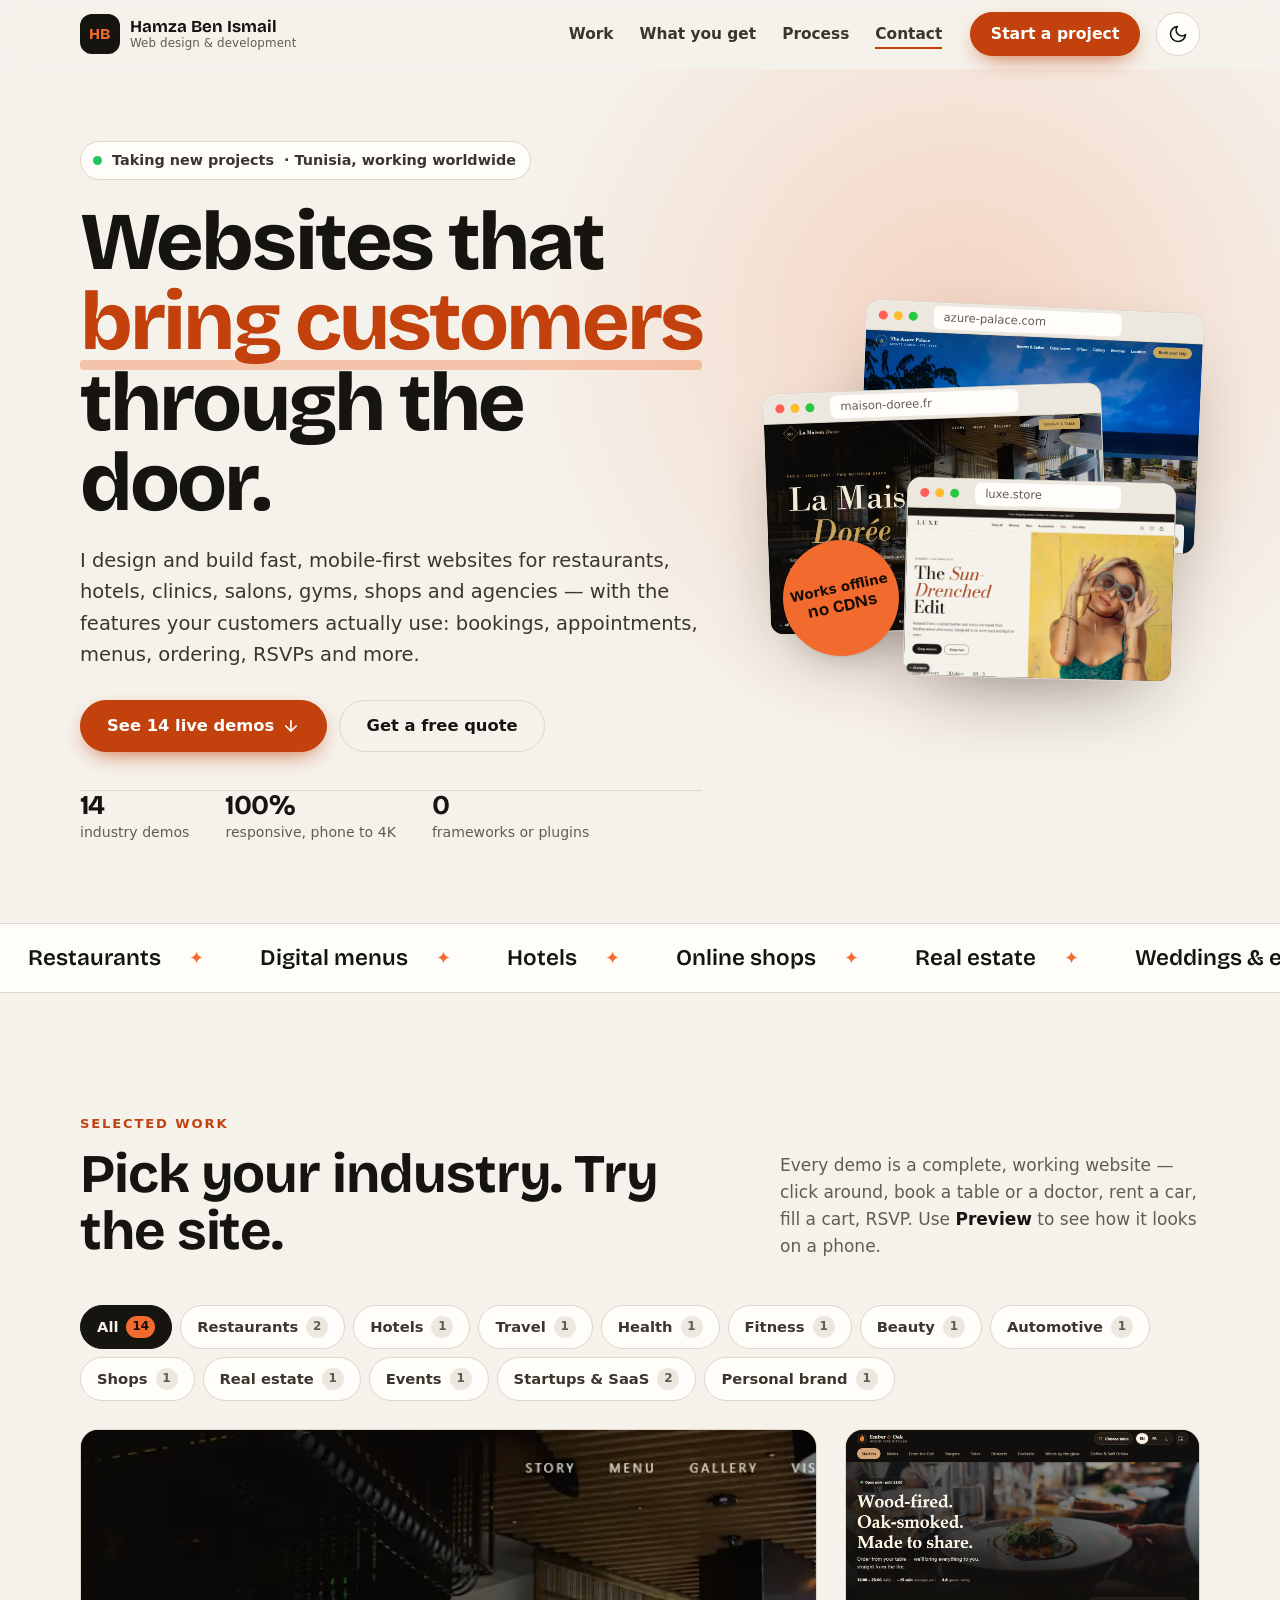
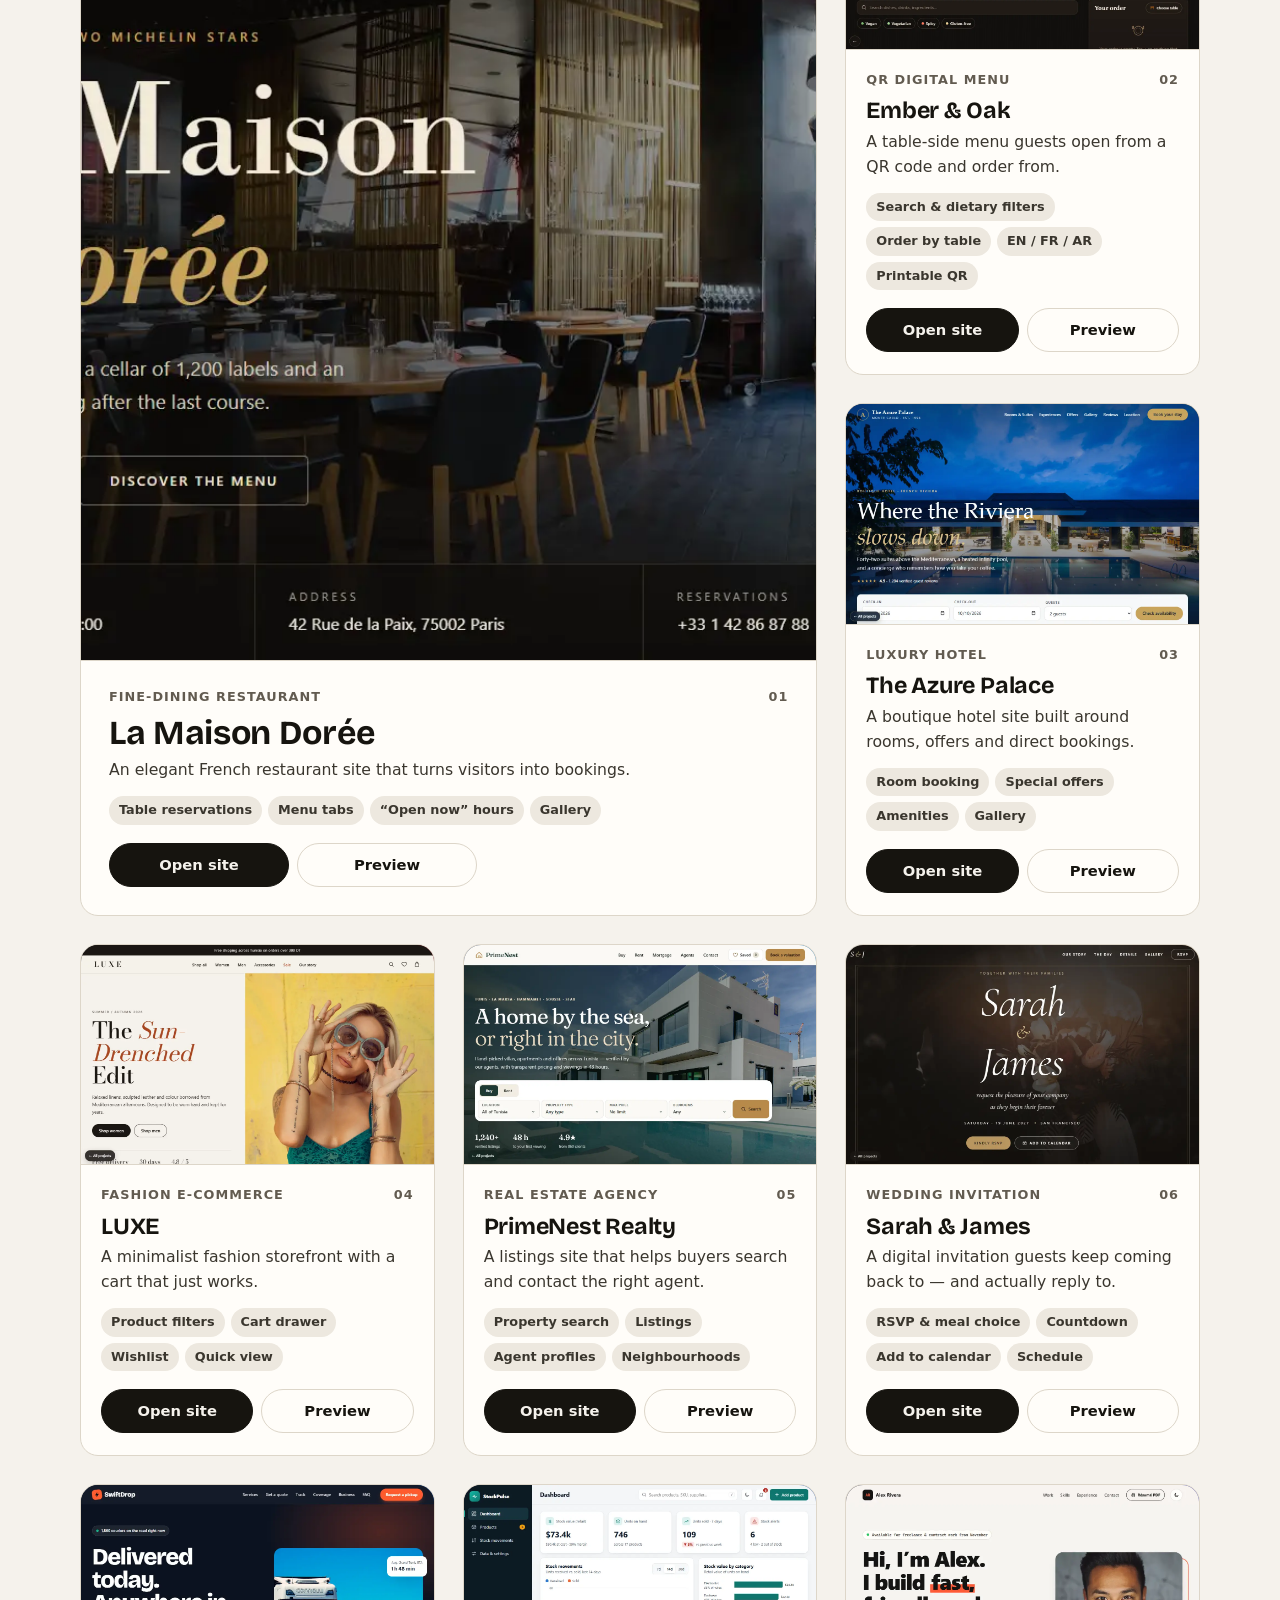
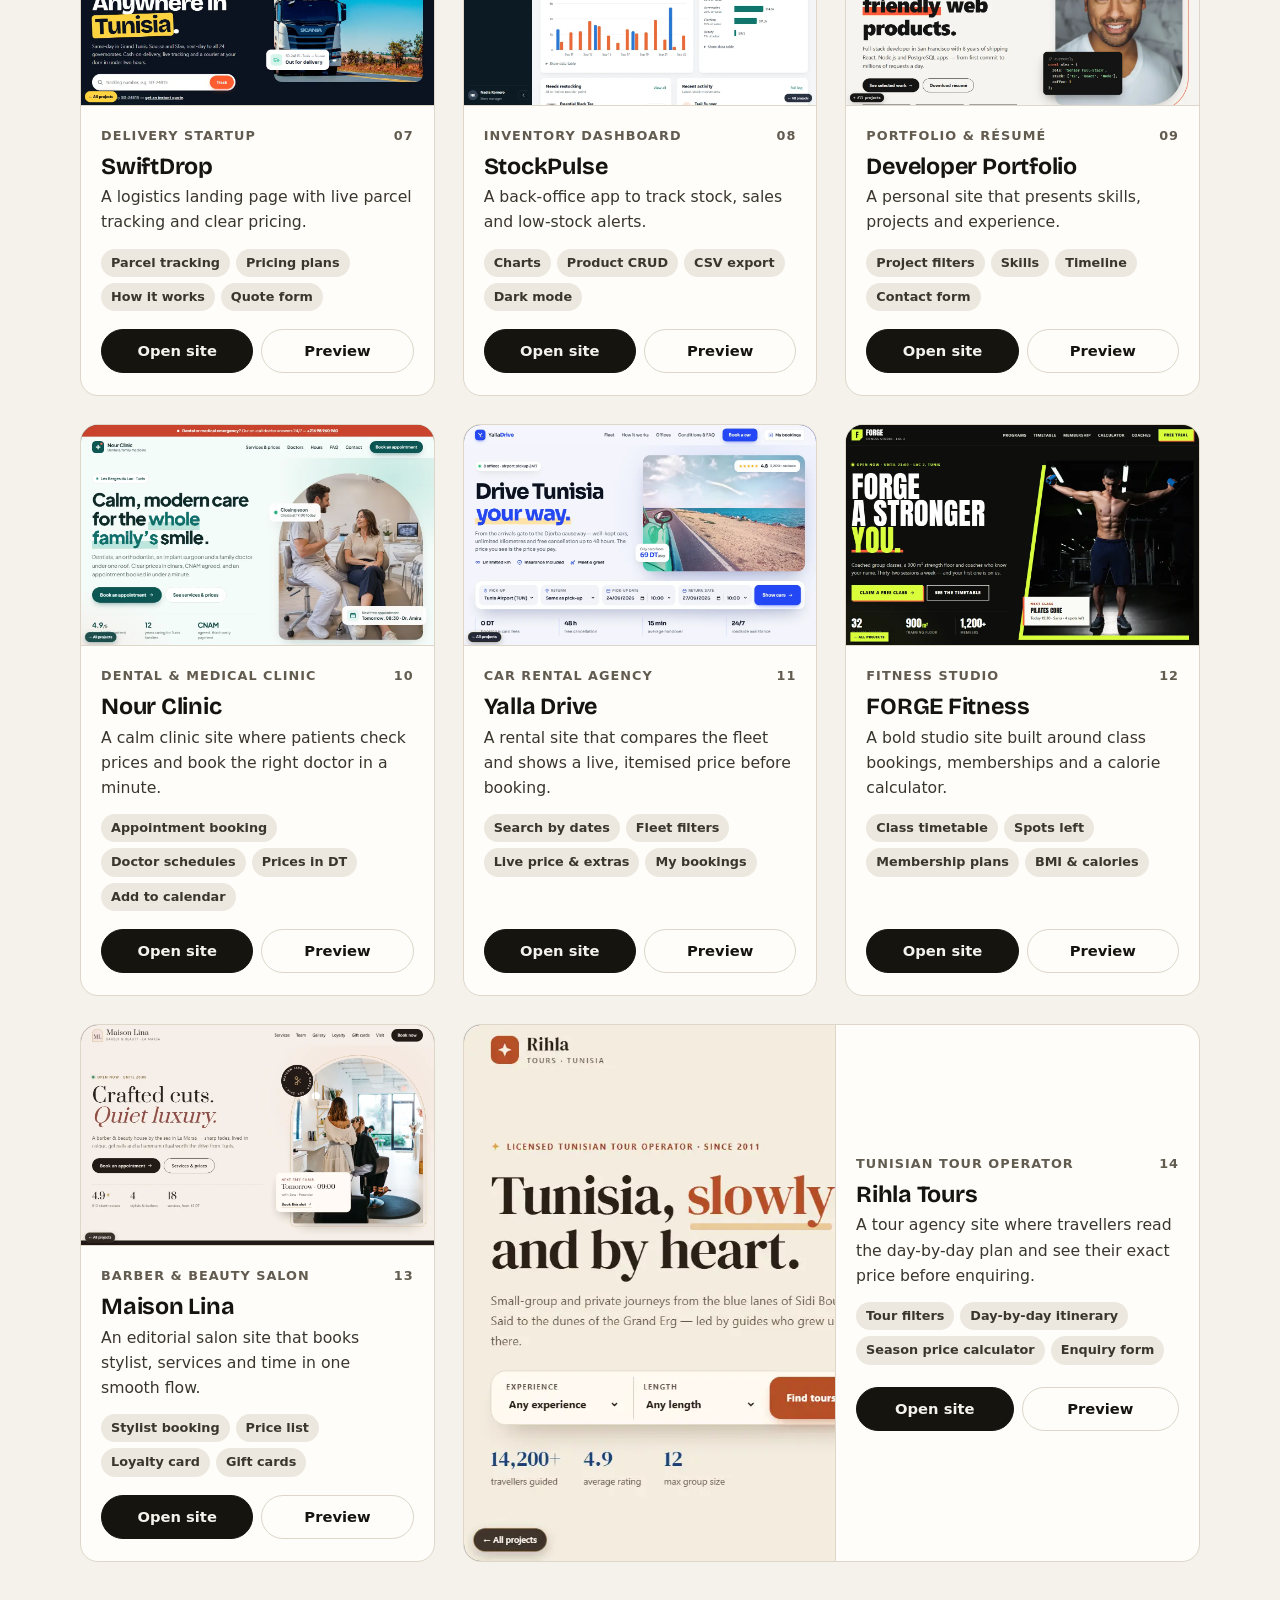
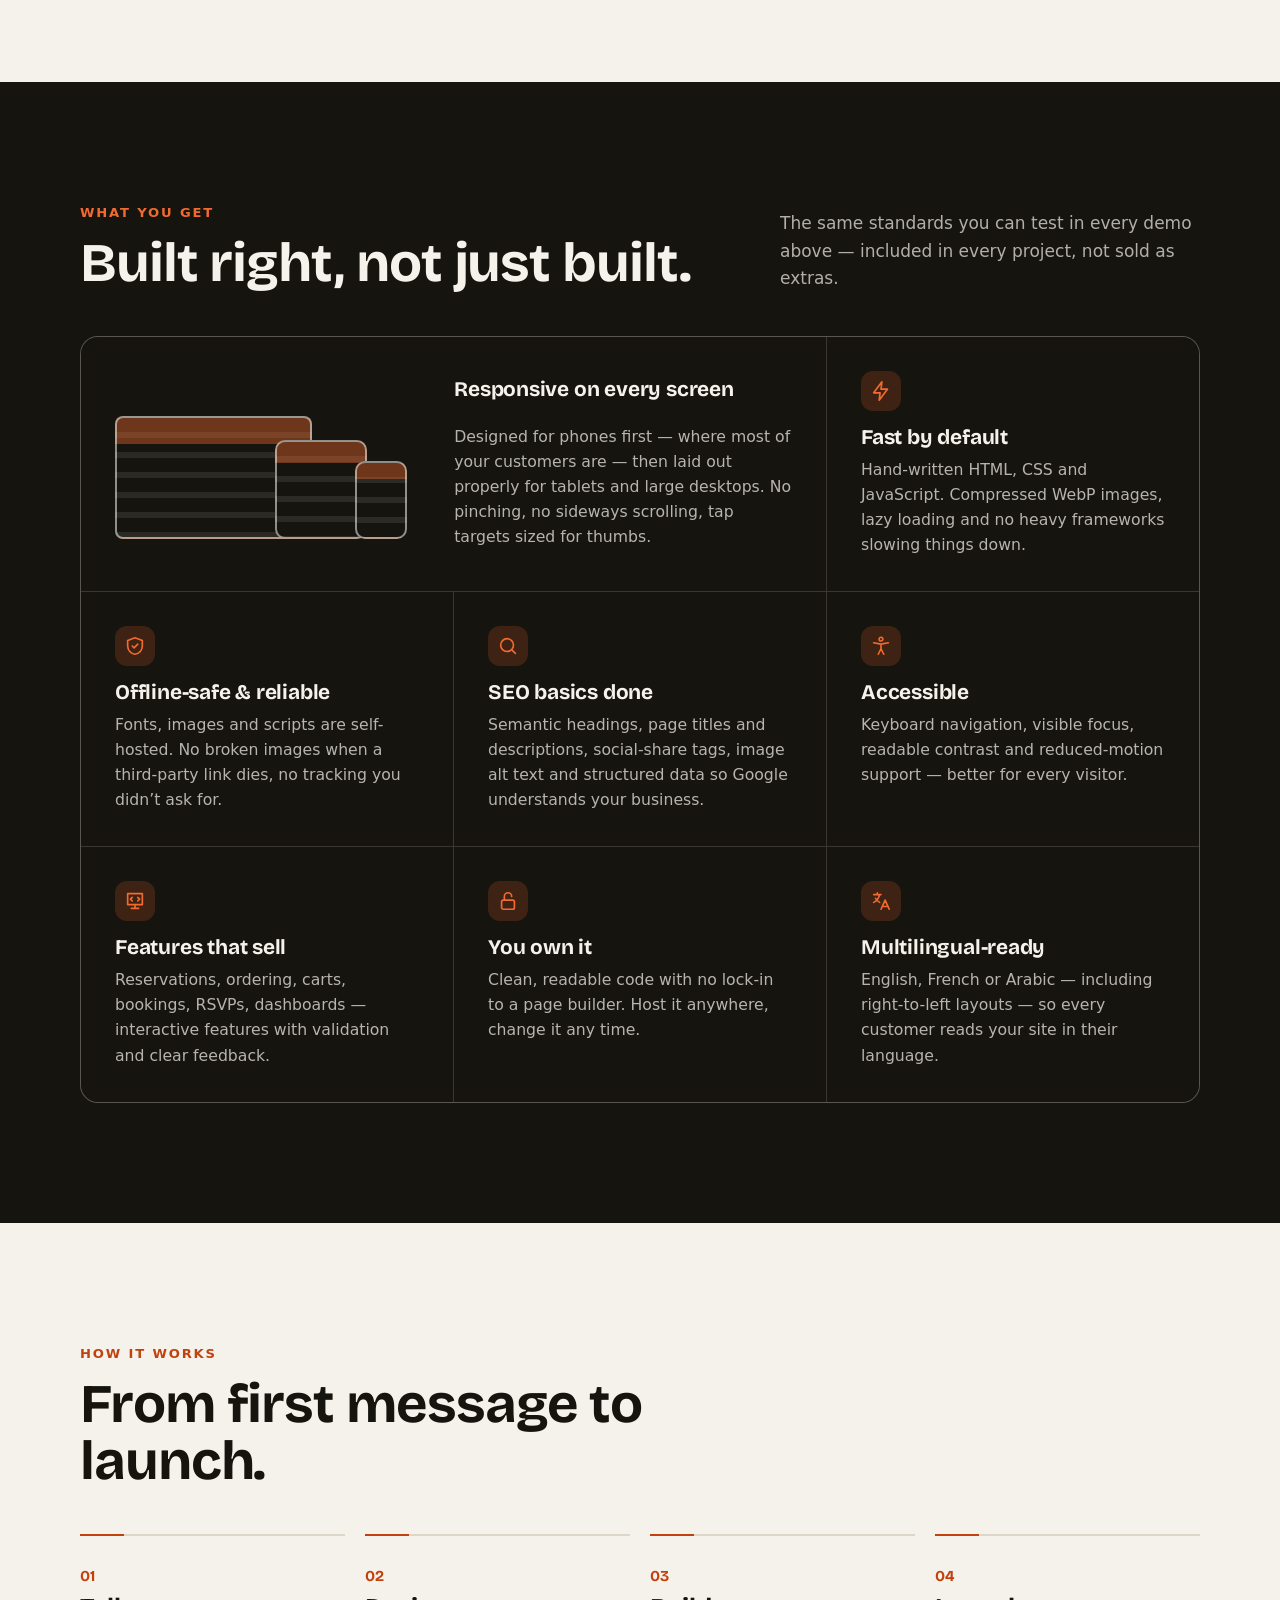
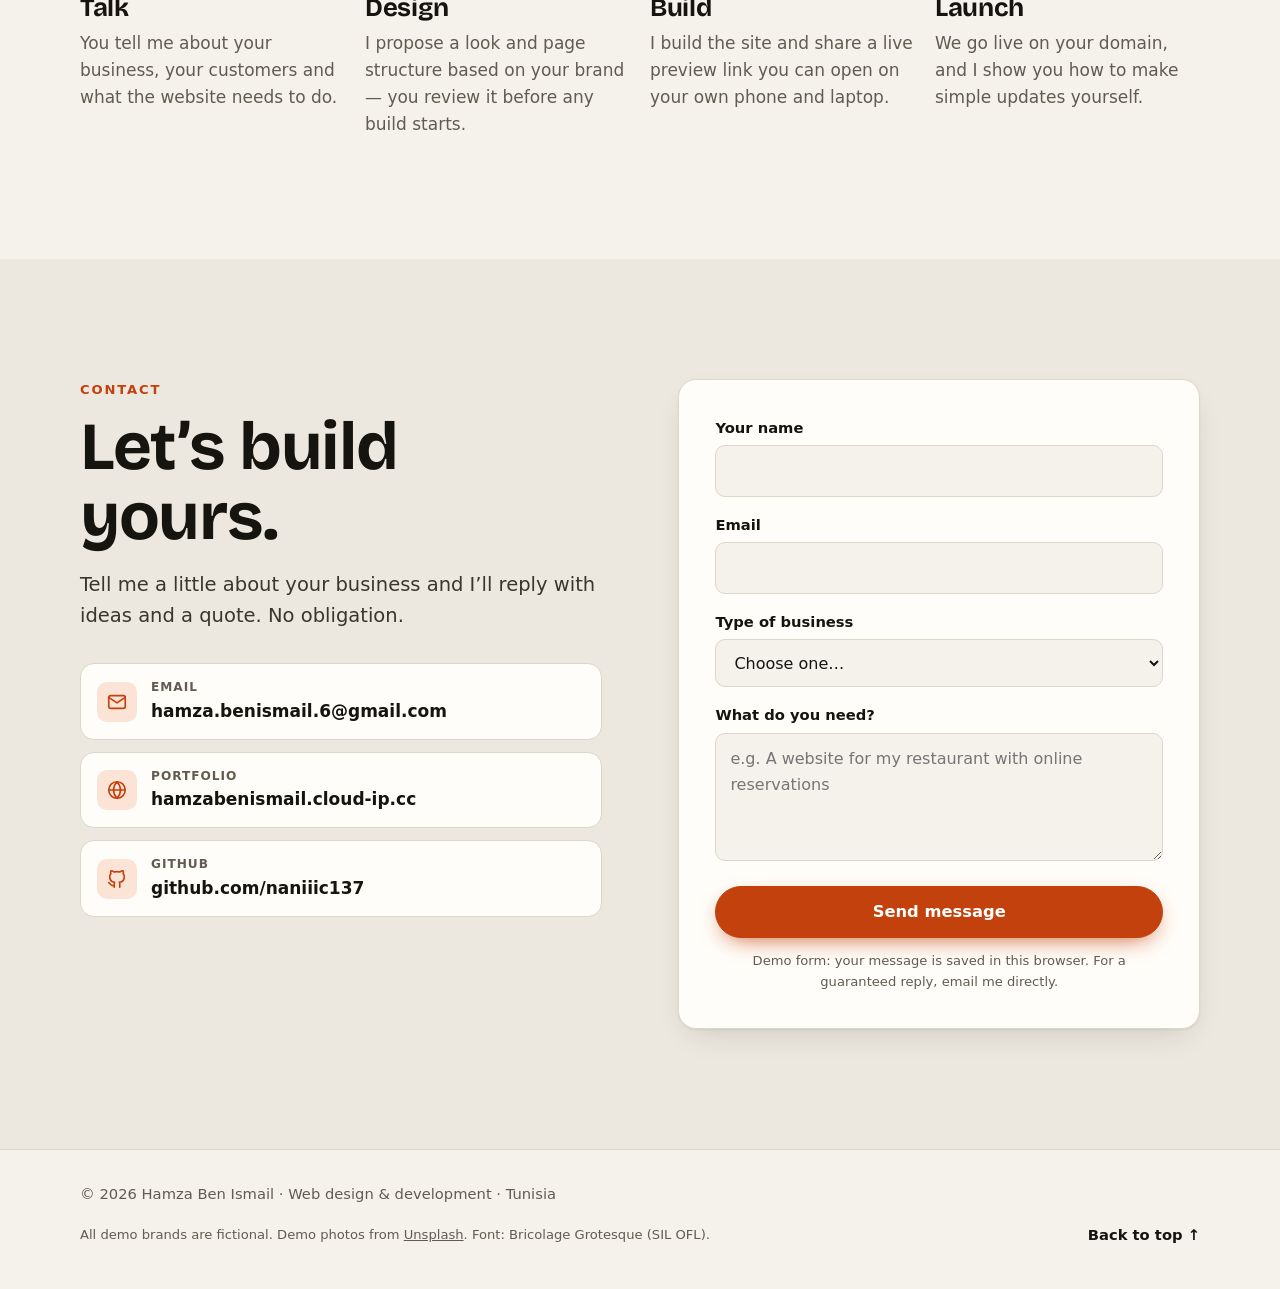
==== commit b3037bc8: "Add 5 new sites: clinic, car rental, gym, salon and travel agency - Nour Clinic: doctor/day/slot boo" ====
--- a/index.html
+++ b/index.html
@@ -3,15 +3,15 @@
 <head>
 <meta charset="UTF-8">
 <meta name="viewport" content="width=device-width, initial-scale=1">
-<title>Hamza Ben Ismail — Websites for businesses | 9 live demos</title>
-<meta name="description" content="Hamza Ben Ismail designs and builds fast, mobile-first websites for restaurants, hotels, shops, agencies and events. Browse 9 live client-style demos and preview them on desktop or phone.">
+<title>Hamza Ben Ismail — Websites for businesses | 14 live demos</title>
+<meta name="description" content="Hamza Ben Ismail designs and builds fast, mobile-first websites for restaurants, hotels, shops, clinics, gyms, salons, travel agencies and events. Browse 14 live client-style demos and preview them on desktop or phone.">
 <meta name="author" content="Hamza Ben Ismail">
 <meta name="theme-color" content="#f5f2ec" media="(prefers-color-scheme: light)">
 <meta name="theme-color" content="#12110f" media="(prefers-color-scheme: dark)">
 <link rel="canonical" href="https://websites-preview.netlify.app/">
 <meta property="og:type" content="website">
 <meta property="og:title" content="Hamza Ben Ismail — Websites for businesses">
-<meta property="og:description" content="9 live, responsive website demos: restaurants, hotels, e-commerce, real estate, events and dashboards.">
+<meta property="og:description" content="14 live, responsive website demos: restaurants, hotels, clinics, car rental, gyms, travel, salons, e-commerce, real estate, events and dashboards.">
 <meta property="og:url" content="https://websites-preview.netlify.app/">
 <meta property="og:image" content="https://websites-preview.netlify.app/previews/restaurant-website.webp">
 <meta name="twitter:card" content="summary_large_image">
@@ -36,7 +36,7 @@
   "founder": { "@type": "Person", "name": "Hamza Ben Ismail", "url": "https://www.hamzabenismail.cloud-ip.cc", "sameAs": ["https://github.com/naniiic137"] },
   "address": { "@type": "PostalAddress", "addressCountry": "TN" },
   "areaServed": "Worldwide",
-  "serviceType": ["Website design", "Website development", "Restaurant websites", "E-commerce websites"]
+  "serviceType": ["Website design", "Website development", "Restaurant websites", "E-commerce websites", "Booking websites"]
 }
 </script>
 </head>
@@ -78,15 +78,15 @@
       <div class="hero-copy">
         <p class="eyebrow"><span class="status-dot" aria-hidden="true"></span> Taking new projects<span class="hide-xs"> · Tunisia, working worldwide</span></p>
         <h1 id="hero-title">Websites that <em>bring customers</em> through the door.</h1>
-        <p class="lead">I design and build fast, mobile-first websites for restaurants, hotels, shops, agencies and events — with the features your customers actually use: bookings, menus, ordering, RSVPs and more.</p>
+        <p class="lead">I design and build fast, mobile-first websites for restaurants, hotels, clinics, salons, gyms, shops and agencies — with the features your customers actually use: bookings, appointments, menus, ordering, RSVPs and more.</p>
         <div class="hero-cta">
-          <a href="#work" class="btn btn-accent btn-lg">See 9 live demos
+          <a href="#work" class="btn btn-accent btn-lg">See 14 live demos
             <svg viewBox="0 0 24 24" aria-hidden="true"><path d="M12 5v14M5 12l7 7 7-7"/></svg>
           </a>
           <a href="#contact" class="btn btn-ghost btn-lg">Get a free quote</a>
         </div>
         <ul class="hero-proof" aria-label="Highlights">
-          <li><strong>9</strong><span>industry demos</span></li>
+          <li><strong>14</strong><span>industry demos</span></li>
           <li><strong>100%</strong><span>responsive, phone to 4K</span></li>
           <li><strong>0</strong><span>frameworks or plugins</span></li>
         </ul>
@@ -113,8 +113,8 @@
 
     <div class="marquee" aria-hidden="true">
       <div class="marquee-track">
-        <span>Restaurants</span><span>Digital menus</span><span>Hotels</span><span>Online shops</span><span>Real estate</span><span>Weddings &amp; events</span><span>Delivery startups</span><span>Dashboards</span><span>Personal brands</span>
-        <span>Restaurants</span><span>Digital menus</span><span>Hotels</span><span>Online shops</span><span>Real estate</span><span>Weddings &amp; events</span><span>Delivery startups</span><span>Dashboards</span><span>Personal brands</span>
+        <span>Restaurants</span><span>Digital menus</span><span>Hotels</span><span>Online shops</span><span>Real estate</span><span>Weddings &amp; events</span><span>Delivery startups</span><span>Dashboards</span><span>Clinics</span><span>Car rental</span><span>Gyms</span><span>Tour operators</span><span>Salons</span><span>Personal brands</span>
+        <span>Restaurants</span><span>Digital menus</span><span>Hotels</span><span>Online shops</span><span>Real estate</span><span>Weddings &amp; events</span><span>Delivery startups</span><span>Dashboards</span><span>Clinics</span><span>Car rental</span><span>Gyms</span><span>Tour operators</span><span>Salons</span><span>Personal brands</span>
       </div>
     </div>
   </section>
@@ -127,13 +127,18 @@
           <p class="kicker">Selected work</p>
           <h2 id="work-title">Pick your industry. Try the site.</h2>
         </div>
-        <p class="section-intro">Every demo is a complete, working website — click around, book a table, fill a cart, RSVP. Use <strong>Preview</strong> to see how it looks on a phone.</p>
+        <p class="section-intro">Every demo is a complete, working website — click around, book a table or a doctor, rent a car, fill a cart, RSVP. Use <strong>Preview</strong> to see how it looks on a phone.</p>
       </div>
 
       <div class="chips" role="toolbar" aria-label="Filter projects by industry" id="chips">
-        <button type="button" class="chip" data-filter="all" aria-pressed="true">All <span class="count">9</span></button>
+        <button type="button" class="chip" data-filter="all" aria-pressed="true">All <span class="count">14</span></button>
         <button type="button" class="chip" data-filter="food" aria-pressed="false">Restaurants <span class="count">2</span></button>
         <button type="button" class="chip" data-filter="hospitality" aria-pressed="false">Hotels <span class="count">1</span></button>
+        <button type="button" class="chip" data-filter="travel" aria-pressed="false">Travel <span class="count">1</span></button>
+        <button type="button" class="chip" data-filter="health" aria-pressed="false">Health <span class="count">1</span></button>
+        <button type="button" class="chip" data-filter="fitness" aria-pressed="false">Fitness <span class="count">1</span></button>
+        <button type="button" class="chip" data-filter="beauty" aria-pressed="false">Beauty <span class="count">1</span></button>
+        <button type="button" class="chip" data-filter="automotive" aria-pressed="false">Automotive <span class="count">1</span></button>
         <button type="button" class="chip" data-filter="retail" aria-pressed="false">Shops <span class="count">1</span></button>
         <button type="button" class="chip" data-filter="realestate" aria-pressed="false">Real estate <span class="count">1</span></button>
         <button type="button" class="chip" data-filter="events" aria-pressed="false">Events <span class="count">1</span></button>
@@ -284,6 +289,86 @@
             <div class="project-actions">
               <a class="btn btn-small btn-solid" href="portfolio-resume/index.html">Open site</a>
               <button type="button" class="btn btn-small btn-ghost preview-btn" data-folder="portfolio-resume" data-name="Developer Portfolio">Preview <span class="sr-only">Developer Portfolio</span></button>
+            </div>
+          </div>
+        </li>
+        <li class="project" data-cat="health" data-folder="clinic-website" style="--fb1:#0a3f3e;--fb2:#f0674f">
+          <a class="thumb" href="clinic-website/index.html" tabindex="-1" aria-hidden="true">
+            <span class="shot-fallback">Nour Clinic</span>
+            <img src="previews/clinic-website.webp" width="1280" height="800" loading="lazy" decoding="async" alt="">
+          </a>
+          <div class="project-body">
+            <p class="project-meta"><span>Dental &amp; medical clinic</span><span>10</span></p>
+            <h3><a href="clinic-website/index.html">Nour Clinic</a></h3>
+            <p>A calm clinic site where patients check prices and book the right doctor in a minute.</p>
+            <ul class="feats"><li>Appointment booking</li><li>Doctor schedules</li><li>Prices in DT</li><li>Add to calendar</li></ul>
+            <div class="project-actions">
+              <a class="btn btn-small btn-solid" href="clinic-website/index.html">Open site</a>
+              <button type="button" class="btn btn-small btn-ghost preview-btn" data-folder="clinic-website" data-name="Nour Clinic">Preview <span class="sr-only">Nour Clinic</span></button>
+            </div>
+          </div>
+        </li>
+        <li class="project" data-cat="automotive" data-folder="car-rental-website" style="--fb1:#0c1222;--fb2:#2447f5">
+          <a class="thumb" href="car-rental-website/index.html" tabindex="-1" aria-hidden="true">
+            <span class="shot-fallback">Yalla Drive</span>
+            <img src="previews/car-rental-website.webp" width="1280" height="800" loading="lazy" decoding="async" alt="">
+          </a>
+          <div class="project-body">
+            <p class="project-meta"><span>Car rental agency</span><span>11</span></p>
+            <h3><a href="car-rental-website/index.html">Yalla Drive</a></h3>
+            <p>A rental site that compares the fleet and shows a live, itemised price before booking.</p>
+            <ul class="feats"><li>Search by dates</li><li>Fleet filters</li><li>Live price &amp; extras</li><li>My bookings</li></ul>
+            <div class="project-actions">
+              <a class="btn btn-small btn-solid" href="car-rental-website/index.html">Open site</a>
+              <button type="button" class="btn btn-small btn-ghost preview-btn" data-folder="car-rental-website" data-name="Yalla Drive">Preview <span class="sr-only">Yalla Drive</span></button>
+            </div>
+          </div>
+        </li>
+        <li class="project" data-cat="fitness" data-folder="gym-website" style="--fb1:#0d0e0c;--fb2:#d7ff3a">
+          <a class="thumb" href="gym-website/index.html" tabindex="-1" aria-hidden="true">
+            <span class="shot-fallback">FORGE Fitness</span>
+            <img src="previews/gym-website.webp" width="1280" height="800" loading="lazy" decoding="async" alt="">
+          </a>
+          <div class="project-body">
+            <p class="project-meta"><span>Fitness studio</span><span>12</span></p>
+            <h3><a href="gym-website/index.html">FORGE Fitness</a></h3>
+            <p>A bold studio site built around class bookings, memberships and a calorie calculator.</p>
+            <ul class="feats"><li>Class timetable</li><li>Spots left</li><li>Membership plans</li><li>BMI &amp; calories</li></ul>
+            <div class="project-actions">
+              <a class="btn btn-small btn-solid" href="gym-website/index.html">Open site</a>
+              <button type="button" class="btn btn-small btn-ghost preview-btn" data-folder="gym-website" data-name="FORGE Fitness">Preview <span class="sr-only">FORGE Fitness</span></button>
+            </div>
+          </div>
+        </li>
+        <li class="project" data-cat="beauty" data-folder="salon-website" style="--fb1:#231a17;--fb2:#c9a46a">
+          <a class="thumb" href="salon-website/index.html" tabindex="-1" aria-hidden="true">
+            <span class="shot-fallback">Maison Lina</span>
+            <img src="previews/salon-website.webp" width="1280" height="800" loading="lazy" decoding="async" alt="">
+          </a>
+          <div class="project-body">
+            <p class="project-meta"><span>Barber &amp; beauty salon</span><span>13</span></p>
+            <h3><a href="salon-website/index.html">Maison Lina</a></h3>
+            <p>An editorial salon site that books stylist, services and time in one smooth flow.</p>
+            <ul class="feats"><li>Stylist booking</li><li>Price list</li><li>Loyalty card</li><li>Gift cards</li></ul>
+            <div class="project-actions">
+              <a class="btn btn-small btn-solid" href="salon-website/index.html">Open site</a>
+              <button type="button" class="btn btn-small btn-ghost preview-btn" data-folder="salon-website" data-name="Maison Lina">Preview <span class="sr-only">Maison Lina</span></button>
+            </div>
+          </div>
+        </li>
+        <li class="project" data-cat="travel" data-folder="travel-agency-website" style="--fb1:#0f2d52;--fb2:#b64e27">
+          <a class="thumb" href="travel-agency-website/index.html" tabindex="-1" aria-hidden="true">
+            <span class="shot-fallback">Rihla Tours</span>
+            <img src="previews/travel-agency-website.webp" width="1280" height="800" loading="lazy" decoding="async" alt="">
+          </a>
+          <div class="project-body">
+            <p class="project-meta"><span>Tunisian tour operator</span><span>14</span></p>
+            <h3><a href="travel-agency-website/index.html">Rihla Tours</a></h3>
+            <p>A tour agency site where travellers read the day-by-day plan and see their exact price before enquiring.</p>
+            <ul class="feats"><li>Tour filters</li><li>Day-by-day itinerary</li><li>Season price calculator</li><li>Enquiry form</li></ul>
+            <div class="project-actions">
+              <a class="btn btn-small btn-solid" href="travel-agency-website/index.html">Open site</a>
+              <button type="button" class="btn btn-small btn-ghost preview-btn" data-folder="travel-agency-website" data-name="Rihla Tours">Preview <span class="sr-only">Rihla Tours</span></button>
             </div>
           </div>
         </li>
@@ -415,6 +500,9 @@
               <option>Hotel or guest house</option>
               <option>Shop / e-commerce</option>
               <option>Real estate</option>
+              <option>Clinic or health practice</option>
+              <option>Gym, salon or spa</option>
+              <option>Travel agency or car rental</option>
               <option>Event or wedding</option>
               <option>Startup or SaaS</option>
               <option>Personal brand / portfolio</option>
--- a/assets/css/landing.css
+++ b/assets/css/landing.css
@@ -503,3 +503,12 @@
   .projects.all .project:first-child h3 { font-size: 1.8rem; }
   .projects.all .project:first-child .project-actions { margin-top: 4px; }
 }
+
+/* wide last card (tablet + desktop): with the featured first card, 14 cards fill both the 3-col and 2-col grids */
+@media (min-width: 641px) {
+  .projects.all .project:last-child { grid-column: span 2; flex-direction: row; }
+  .projects.all .project:last-child .thumb { flex: 1.15; aspect-ratio: auto; min-height: 260px; border-bottom: 0; border-right: 1px solid var(--line); }
+  .projects.all .project:last-child .thumb img { object-position: left top; }
+  .projects.all .project:last-child .project-body { flex: 1; justify-content: center; }
+  .projects.all .project:last-child .project-actions { margin-top: 4px; }
+}
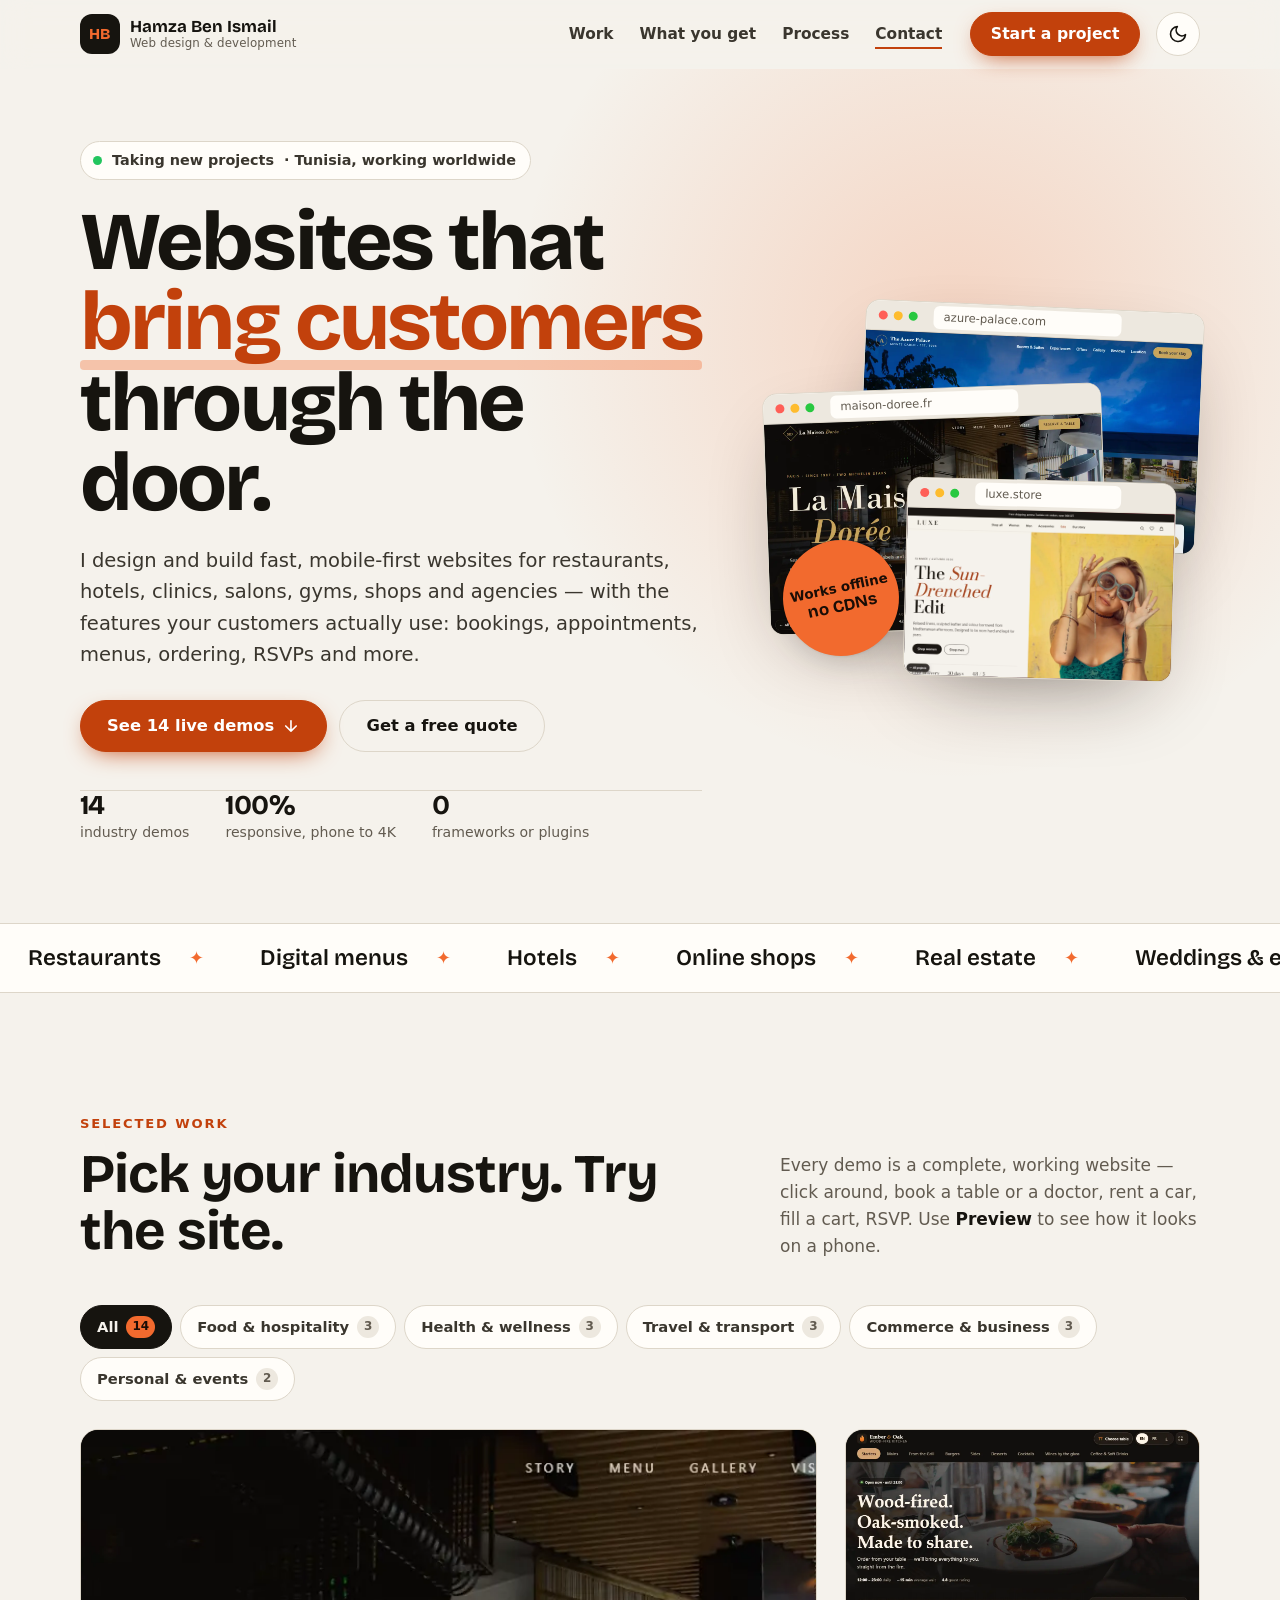
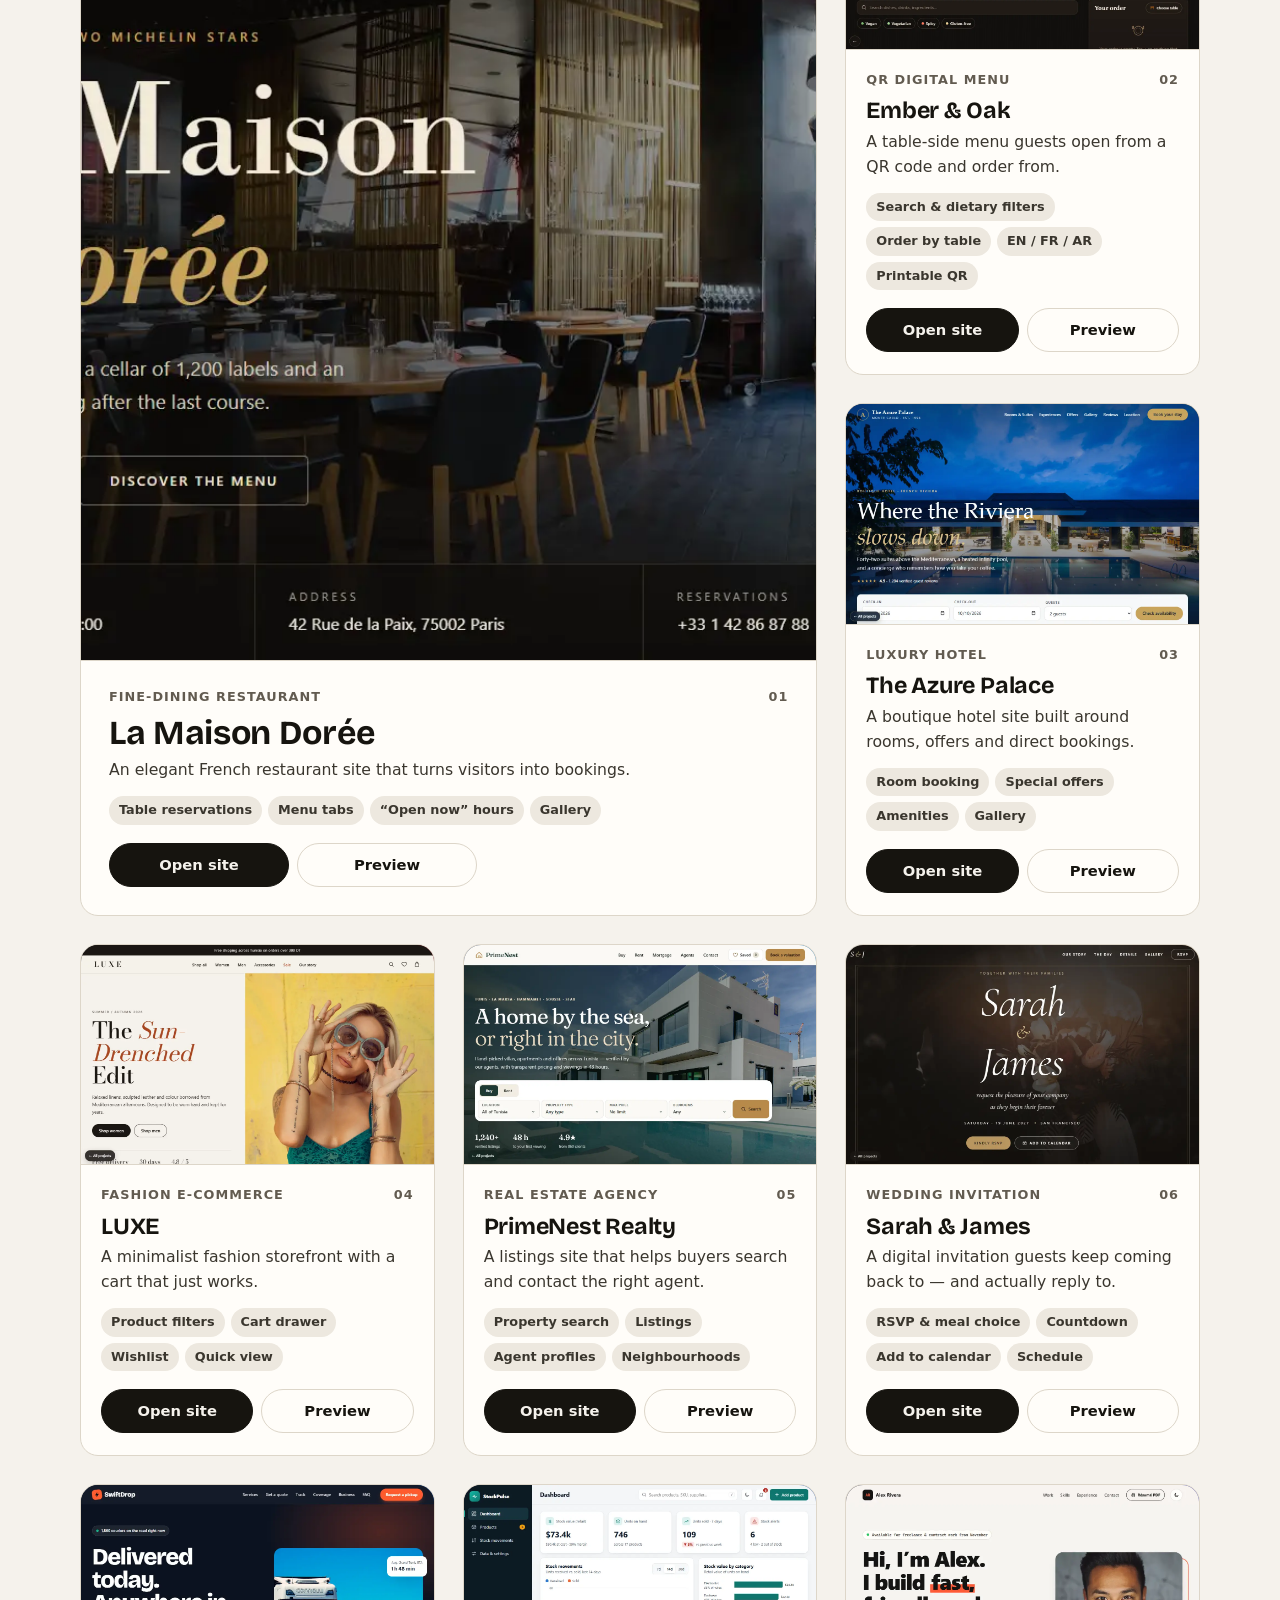
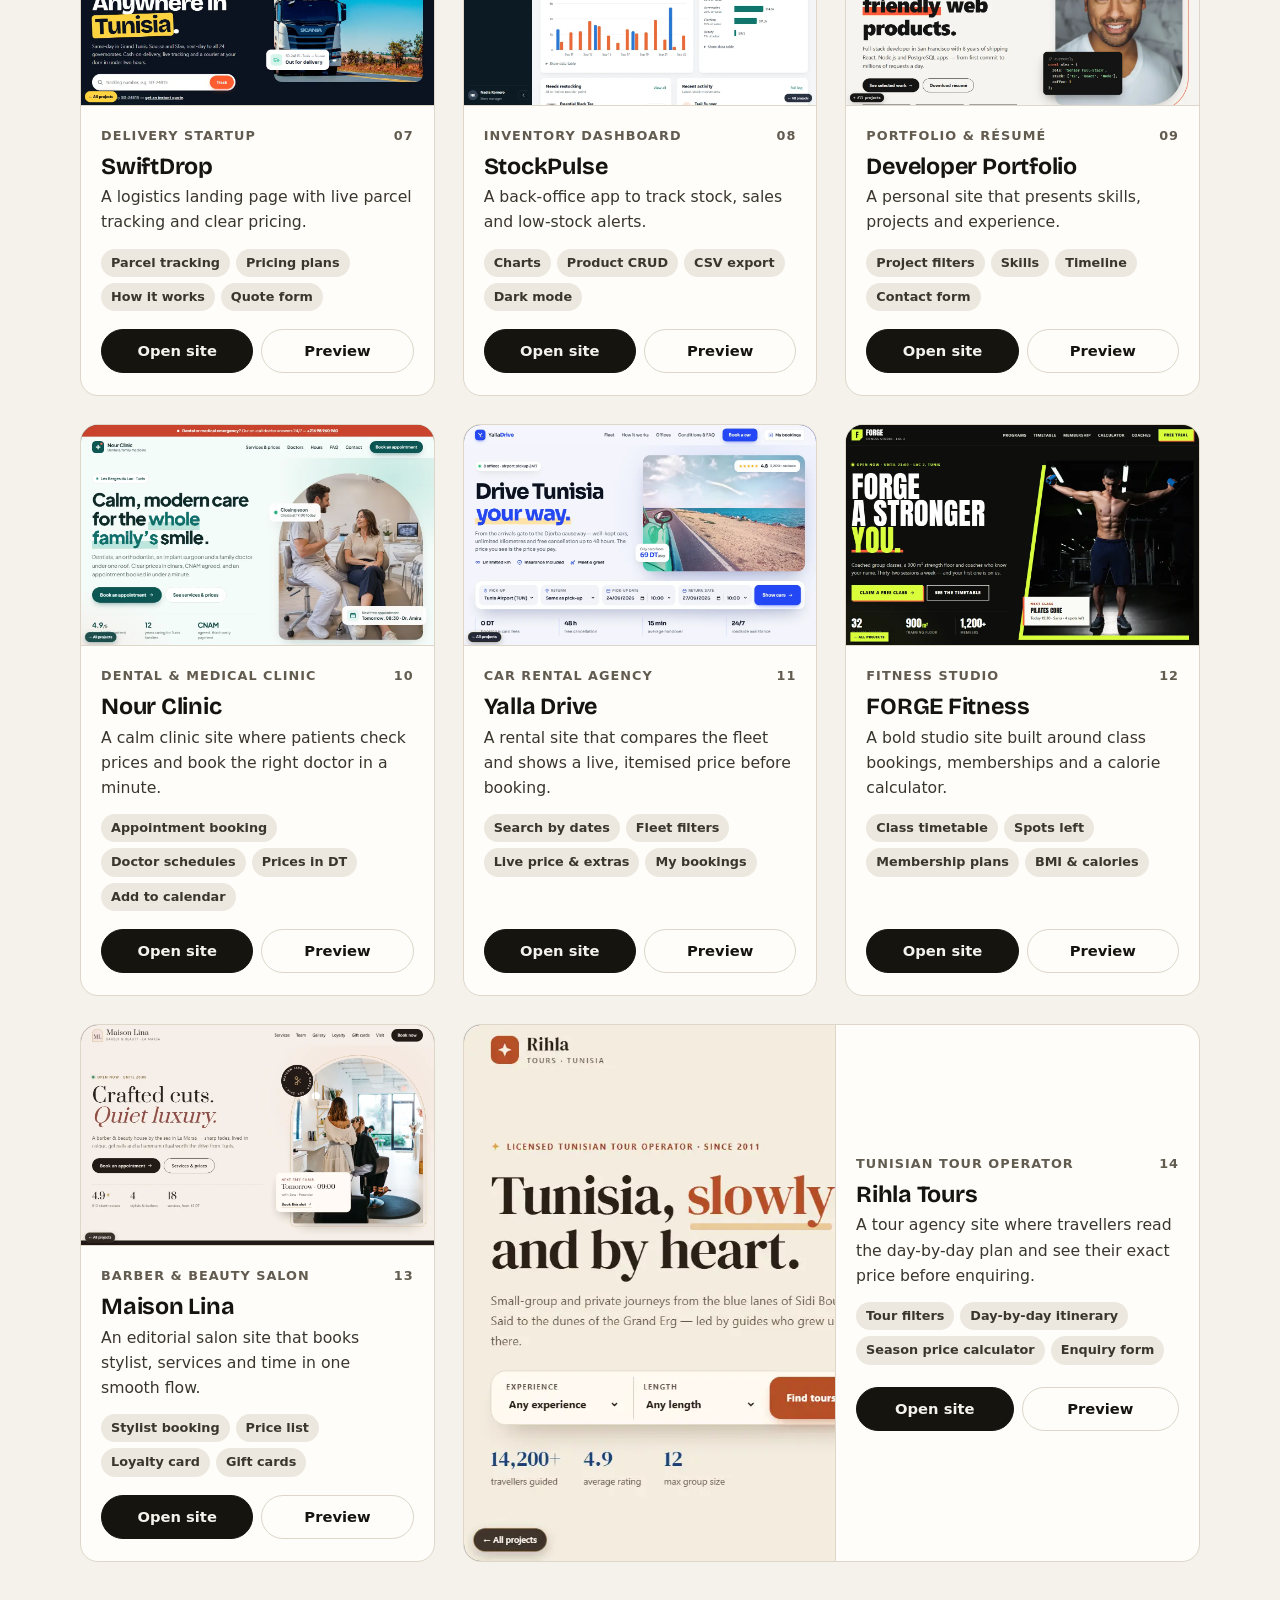
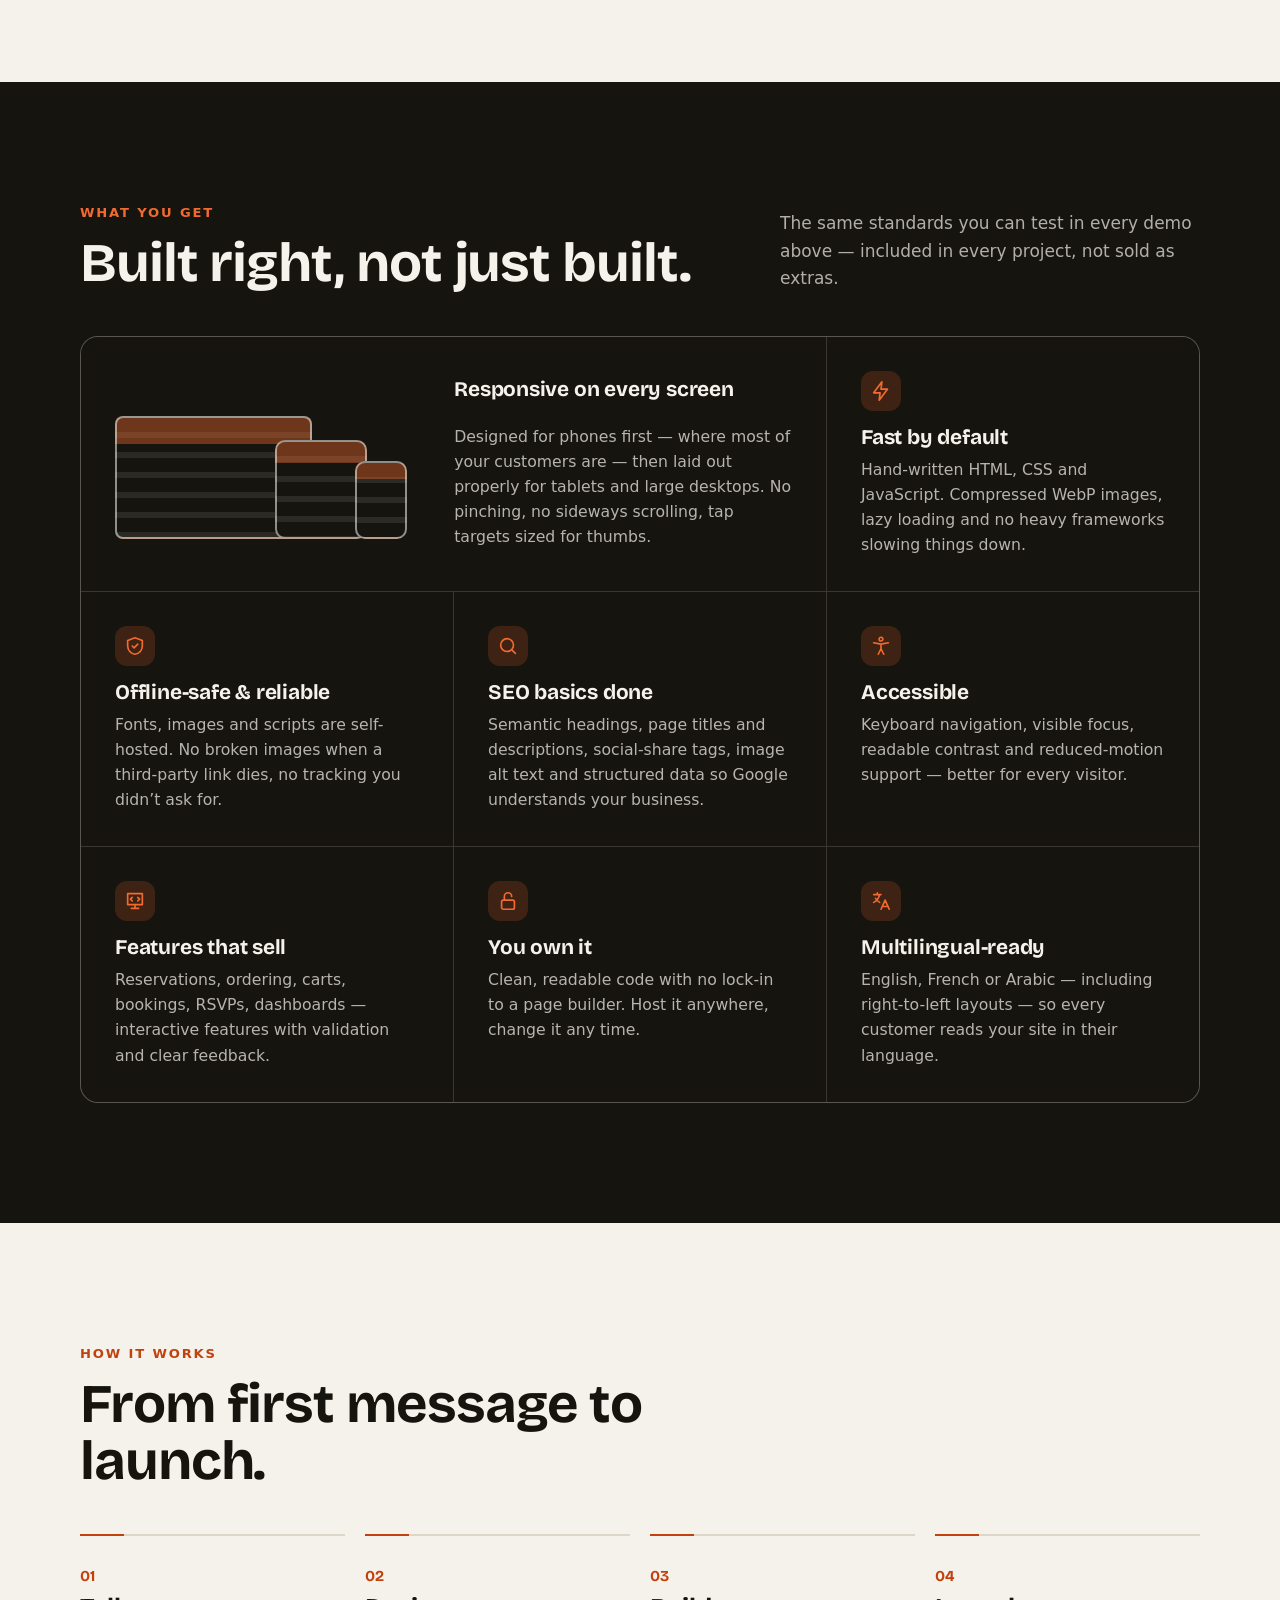
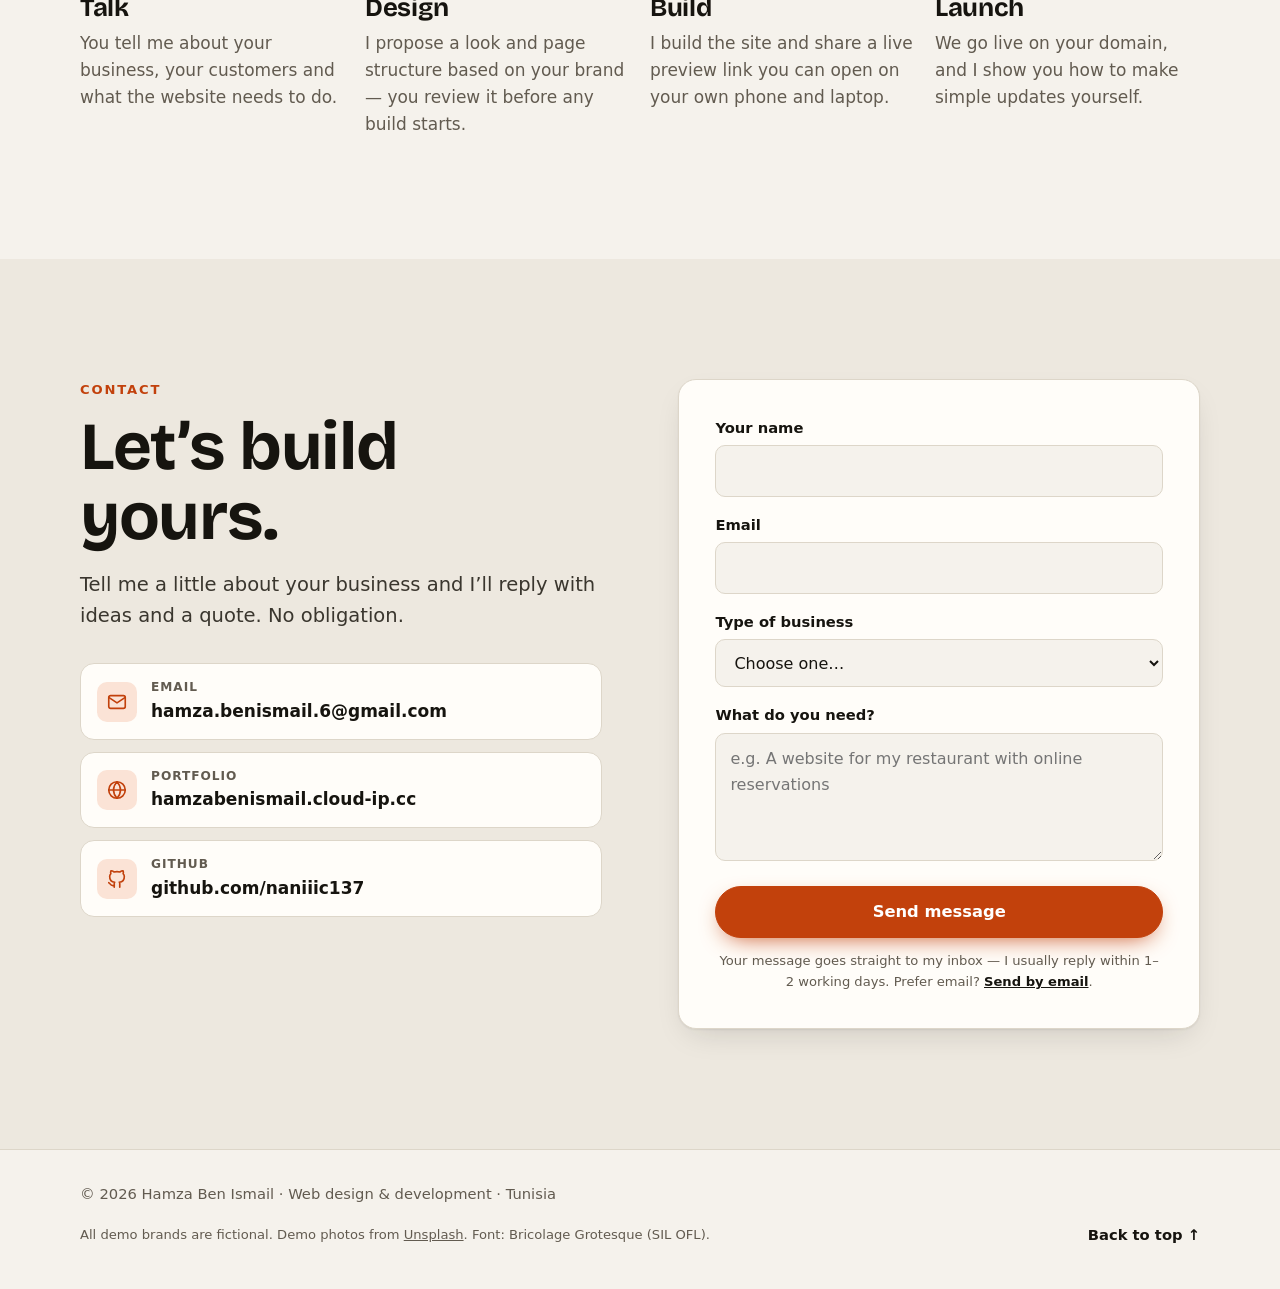
==== commit b9948b6e: "Landing: working Netlify contact form, 5 industry filters, phone preview notch - Contact form is now" ====
--- a/index.html
+++ b/index.html
@@ -132,18 +132,11 @@
 
       <div class="chips" role="toolbar" aria-label="Filter projects by industry" id="chips">
         <button type="button" class="chip" data-filter="all" aria-pressed="true">All <span class="count">14</span></button>
-        <button type="button" class="chip" data-filter="food" aria-pressed="false">Restaurants <span class="count">2</span></button>
-        <button type="button" class="chip" data-filter="hospitality" aria-pressed="false">Hotels <span class="count">1</span></button>
-        <button type="button" class="chip" data-filter="travel" aria-pressed="false">Travel <span class="count">1</span></button>
-        <button type="button" class="chip" data-filter="health" aria-pressed="false">Health <span class="count">1</span></button>
-        <button type="button" class="chip" data-filter="fitness" aria-pressed="false">Fitness <span class="count">1</span></button>
-        <button type="button" class="chip" data-filter="beauty" aria-pressed="false">Beauty <span class="count">1</span></button>
-        <button type="button" class="chip" data-filter="automotive" aria-pressed="false">Automotive <span class="count">1</span></button>
-        <button type="button" class="chip" data-filter="retail" aria-pressed="false">Shops <span class="count">1</span></button>
-        <button type="button" class="chip" data-filter="realestate" aria-pressed="false">Real estate <span class="count">1</span></button>
-        <button type="button" class="chip" data-filter="events" aria-pressed="false">Events <span class="count">1</span></button>
-        <button type="button" class="chip" data-filter="business" aria-pressed="false">Startups &amp; SaaS <span class="count">2</span></button>
-        <button type="button" class="chip" data-filter="personal" aria-pressed="false">Personal brand <span class="count">1</span></button>
+        <button type="button" class="chip" data-filter="food" aria-pressed="false">Food &amp; hospitality <span class="count">3</span></button>
+        <button type="button" class="chip" data-filter="wellness" aria-pressed="false">Health &amp; wellness <span class="count">3</span></button>
+        <button type="button" class="chip" data-filter="travel" aria-pressed="false">Travel &amp; transport <span class="count">3</span></button>
+        <button type="button" class="chip" data-filter="business" aria-pressed="false">Commerce &amp; business <span class="count">3</span></button>
+        <button type="button" class="chip" data-filter="personal" aria-pressed="false">Personal &amp; events <span class="count">2</span></button>
       </div>
       <p class="sr-only" id="filterStatus" aria-live="polite"></p>
 
@@ -180,7 +173,7 @@
             </div>
           </div>
         </li>
-        <li class="project" data-cat="hospitality" data-folder="hotel-website" style="--fb1:#0c1b33;--fb2:#c9a96e">
+        <li class="project" data-cat="food" data-folder="hotel-website" style="--fb1:#0c1b33;--fb2:#c9a96e">
           <a class="thumb" href="hotel-website/index.html" tabindex="-1" aria-hidden="true">
             <span class="shot-fallback">The Azure Palace</span>
             <img src="previews/hotel-website.webp" width="1280" height="800" loading="lazy" decoding="async" alt="">
@@ -196,7 +189,7 @@
             </div>
           </div>
         </li>
-        <li class="project" data-cat="retail" data-folder="ecommerce-store" style="--fb1:#111111;--fb2:#c8102e">
+        <li class="project" data-cat="business" data-folder="ecommerce-store" style="--fb1:#111111;--fb2:#c8102e">
           <a class="thumb" href="ecommerce-store/index.html" tabindex="-1" aria-hidden="true">
             <span class="shot-fallback">LUXE</span>
             <img src="previews/ecommerce-store.webp" width="1280" height="800" loading="lazy" decoding="async" alt="">
@@ -212,7 +205,7 @@
             </div>
           </div>
         </li>
-        <li class="project" data-cat="realestate" data-folder="real-estate-website" style="--fb1:#1b2a4a;--fb2:#0ea5e9">
+        <li class="project" data-cat="business" data-folder="real-estate-website" style="--fb1:#1b2a4a;--fb2:#0ea5e9">
           <a class="thumb" href="real-estate-website/index.html" tabindex="-1" aria-hidden="true">
             <span class="shot-fallback">PrimeNest Realty</span>
             <img src="previews/real-estate-website.webp" width="1280" height="800" loading="lazy" decoding="async" alt="">
@@ -228,7 +221,7 @@
             </div>
           </div>
         </li>
-        <li class="project" data-cat="events" data-folder="wedding-invitation" style="--fb1:#faf8f5;--fb2:#c9a96e;--fbt:#2a2a2a">
+        <li class="project" data-cat="personal" data-folder="wedding-invitation" style="--fb1:#faf8f5;--fb2:#c9a96e;--fbt:#2a2a2a">
           <a class="thumb" href="wedding-invitation/index.html" tabindex="-1" aria-hidden="true">
             <span class="shot-fallback">Sarah &amp; James</span>
             <img src="previews/wedding-invitation.webp" width="1280" height="800" loading="lazy" decoding="async" alt="">
@@ -244,7 +237,7 @@
             </div>
           </div>
         </li>
-        <li class="project" data-cat="business" data-folder="delivery-website" style="--fb1:#0a1628;--fb2:#0066ff">
+        <li class="project" data-cat="travel" data-folder="delivery-website" style="--fb1:#0a1628;--fb2:#0066ff">
           <a class="thumb" href="delivery-website/index.html" tabindex="-1" aria-hidden="true">
             <span class="shot-fallback">SwiftDrop</span>
             <img src="previews/delivery-website.webp" width="1280" height="800" loading="lazy" decoding="async" alt="">
@@ -292,7 +285,7 @@
             </div>
           </div>
         </li>
-        <li class="project" data-cat="health" data-folder="clinic-website" style="--fb1:#0a3f3e;--fb2:#f0674f">
+        <li class="project" data-cat="wellness" data-folder="clinic-website" style="--fb1:#0a3f3e;--fb2:#f0674f">
           <a class="thumb" href="clinic-website/index.html" tabindex="-1" aria-hidden="true">
             <span class="shot-fallback">Nour Clinic</span>
             <img src="previews/clinic-website.webp" width="1280" height="800" loading="lazy" decoding="async" alt="">
@@ -308,7 +301,7 @@
             </div>
           </div>
         </li>
-        <li class="project" data-cat="automotive" data-folder="car-rental-website" style="--fb1:#0c1222;--fb2:#2447f5">
+        <li class="project" data-cat="travel" data-folder="car-rental-website" style="--fb1:#0c1222;--fb2:#2447f5">
           <a class="thumb" href="car-rental-website/index.html" tabindex="-1" aria-hidden="true">
             <span class="shot-fallback">Yalla Drive</span>
             <img src="previews/car-rental-website.webp" width="1280" height="800" loading="lazy" decoding="async" alt="">
@@ -324,7 +317,7 @@
             </div>
           </div>
         </li>
-        <li class="project" data-cat="fitness" data-folder="gym-website" style="--fb1:#0d0e0c;--fb2:#d7ff3a">
+        <li class="project" data-cat="wellness" data-folder="gym-website" style="--fb1:#0d0e0c;--fb2:#d7ff3a">
           <a class="thumb" href="gym-website/index.html" tabindex="-1" aria-hidden="true">
             <span class="shot-fallback">FORGE Fitness</span>
             <img src="previews/gym-website.webp" width="1280" height="800" loading="lazy" decoding="async" alt="">
@@ -340,7 +333,7 @@
             </div>
           </div>
         </li>
-        <li class="project" data-cat="beauty" data-folder="salon-website" style="--fb1:#231a17;--fb2:#c9a46a">
+        <li class="project" data-cat="wellness" data-folder="salon-website" style="--fb1:#231a17;--fb2:#c9a46a">
           <a class="thumb" href="salon-website/index.html" tabindex="-1" aria-hidden="true">
             <span class="shot-fallback">Maison Lina</span>
             <img src="previews/salon-website.webp" width="1280" height="800" loading="lazy" decoding="async" alt="">
@@ -481,7 +474,11 @@
       </div>
 
       <div class="form-card">
-        <form id="contactForm" novalidate>
+        <form id="contactForm" name="contact" method="POST" action="/" data-netlify="true" netlify-honeypot="bot-field" novalidate>
+          <input type="hidden" name="form-name" value="contact">
+          <p class="hp-field" aria-hidden="true">
+            <label>Leave this field empty <input name="bot-field" tabindex="-1" autocomplete="off"></label>
+          </p>
           <div class="field">
             <label for="cf-name">Your name</label>
             <input id="cf-name" name="name" type="text" autocomplete="name" required minlength="2" aria-describedby="cf-name-err">
@@ -515,14 +512,17 @@
             <textarea id="cf-msg" name="message" rows="4" required minlength="10" aria-describedby="cf-msg-err" placeholder="e.g. A website for my restaurant with online reservations"></textarea>
             <p class="field-error" id="cf-msg-err"></p>
           </div>
-          <button type="submit" class="btn btn-accent btn-lg btn-block">Send message</button>
-          <p class="form-note">Demo form: your message is saved in this browser. For a guaranteed reply, email me directly.</p>
+          <button type="submit" class="btn btn-accent btn-lg btn-block" id="contactSubmit">Send message</button>
+          <div class="form-alert" id="formError" role="alert" hidden>
+            <p><strong>Sorry, your message couldn’t be sent right now.</strong> Nothing was lost — you can send the same message from your email app instead:</p>
+            <a class="btn btn-accent btn-small" id="mailtoFallback" href="mailto:hamza.benismail.6@gmail.com">Send by email</a>
+          </div>
+          <p class="form-note">Your message goes straight to my inbox — I usually reply within 1–2 working days. Prefer email? <a id="mailtoNote" href="mailto:hamza.benismail.6@gmail.com">Send by email</a>.</p>
         </form>
         <div class="form-success" id="formSuccess" hidden tabindex="-1">
           <svg viewBox="0 0 24 24" aria-hidden="true"><circle cx="12" cy="12" r="10"/><path d="m7.5 12.5 3 3 6-6"/></svg>
           <h3>Thanks, <span id="successName">friend</span>!</h3>
-          <p>Your message is saved. To make sure it reaches me right away, send it by email too:</p>
-          <a class="btn btn-accent" id="mailtoLink" href="mailto:hamza.benismail.6@gmail.com">Send by email</a>
+          <p>Your message has been sent. I’ll reply to <strong id="successEmail">your email</strong> within 1–2 working days.</p>
           <button type="button" class="btn btn-ghost" id="newMessage">Write another message</button>
         </div>
       </div>
--- a/assets/css/landing.css
+++ b/assets/css/landing.css
@@ -289,9 +289,8 @@
 .chip[aria-pressed="true"] .count { background: var(--accent-hot); color: #1a0d06; }
 
 @media (max-width: 640px) {
-  .chips { flex-wrap: nowrap; overflow-x: auto; margin-inline: calc(var(--gutter) * -1); padding: 2px var(--gutter) 6px; scrollbar-width: none; scroll-snap-type: x proximity; }
-  .chips::-webkit-scrollbar { display: none; }
-  .chip { flex: none; scroll-snap-align: start; }
+  .chips { gap: 6px; margin-bottom: 22px; }
+  .chip { min-height: 40px; padding: 6px 12px; font-size: .86rem; gap: 6px; }
 }
 
 /* ---------- Project grid ---------- */
@@ -395,6 +394,11 @@
 .field-error { color: var(--err); font-size: .85rem; font-weight: 600; min-height: 0; margin-top: 4px; }
 .field-error:empty { display: none; }
 .form-note { margin-top: 12px; font-size: .82rem; color: var(--muted); text-align: center; }
+.form-note a { color: var(--ink); font-weight: 600; }
+.form-alert { margin-top: 14px; padding: 14px 16px; border-radius: var(--radius-sm); border: 1.5px solid var(--err); background: color-mix(in srgb, var(--err) 8%, var(--surface)); font-size: .92rem; }
+.form-alert p { margin-bottom: 10px; }
+.hp-field { position: absolute !important; left: -9999px; width: 1px; height: 1px; overflow: hidden; }
+#contactSubmit[disabled] { opacity: .7; cursor: progress; }
 .form-success { text-align: center; padding: 20px 0; }
 .form-success:focus { outline: none; }
 .form-success svg { width: 64px; height: 64px; margin: 0 auto 12px; fill: none; stroke: var(--ok); stroke-width: 1.8; stroke-linecap: round; stroke-linejoin: round; }
@@ -427,9 +431,10 @@
 .device { position: relative; flex: none; background: #0d0c0b; transform-origin: center center; }
 .device iframe { width: 100%; height: 100%; border: 0; background: #fff; }
 .device.desktop { border-radius: 10px; padding: 0; box-shadow: var(--shadow-lg); overflow: hidden; }
-.device.phone { padding: 14px; border-radius: 52px; box-shadow: var(--shadow-lg), inset 0 0 0 2px #3a3733; }
-.device.phone iframe { border-radius: 40px; }
-.device.phone::before { content: ""; position: absolute; top: 24px; left: 50%; width: 96px; height: 26px; margin-left: -48px; border-radius: 20px; background: #0d0c0b; z-index: 2; pointer-events: none; }
+.device.phone { padding: 40px 14px 22px; border-radius: 52px; box-shadow: var(--shadow-lg), inset 0 0 0 2px #3a3733; }
+.device.phone iframe { border-radius: 8px 8px 34px 34px; }
+/* notch sits in the top bezel so it never covers the site's own header */
+.device.phone::before { content: ""; position: absolute; top: 12px; left: 50%; width: 96px; height: 18px; margin-left: -48px; border-radius: 12px; background: #26231f; z-index: 2; pointer-events: none; }
 
 @media (max-width: 640px) {
   .preview { width: 100vw; height: 100dvh; border-radius: 0; border: 0; }
